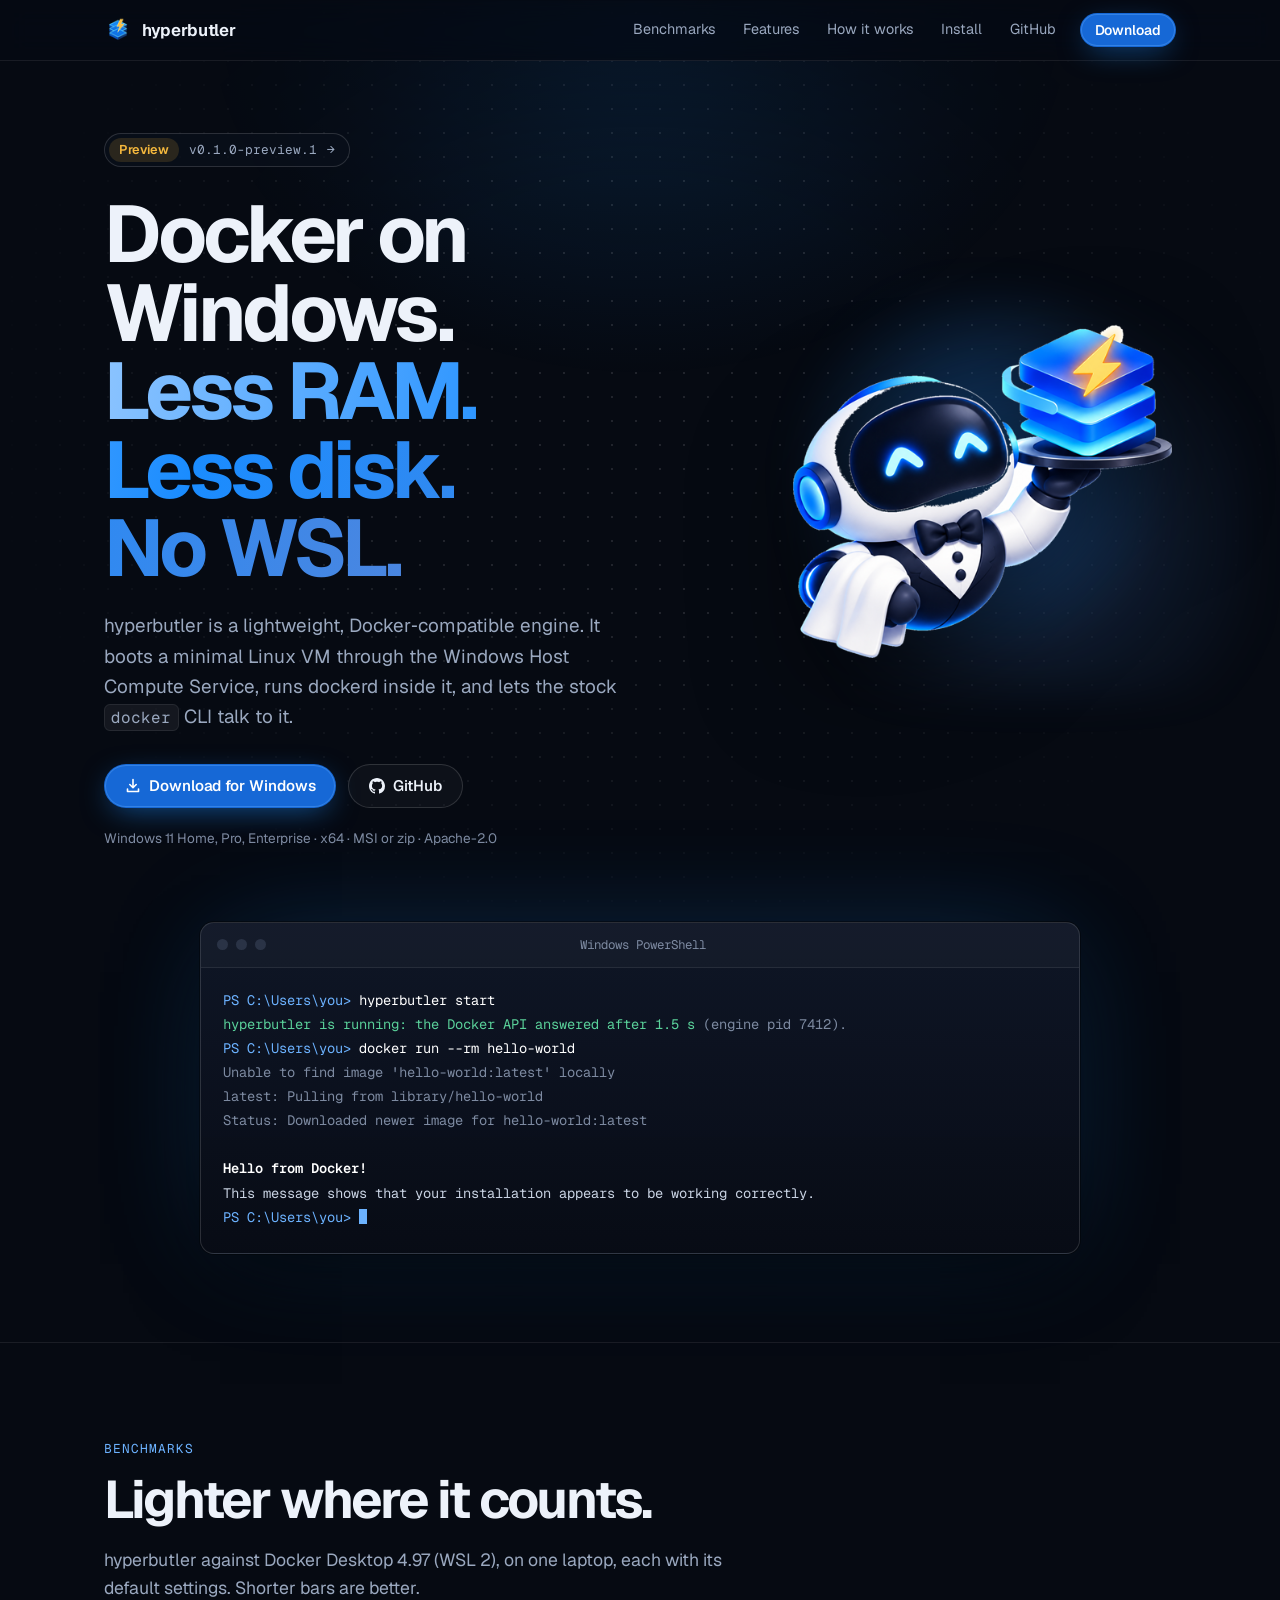
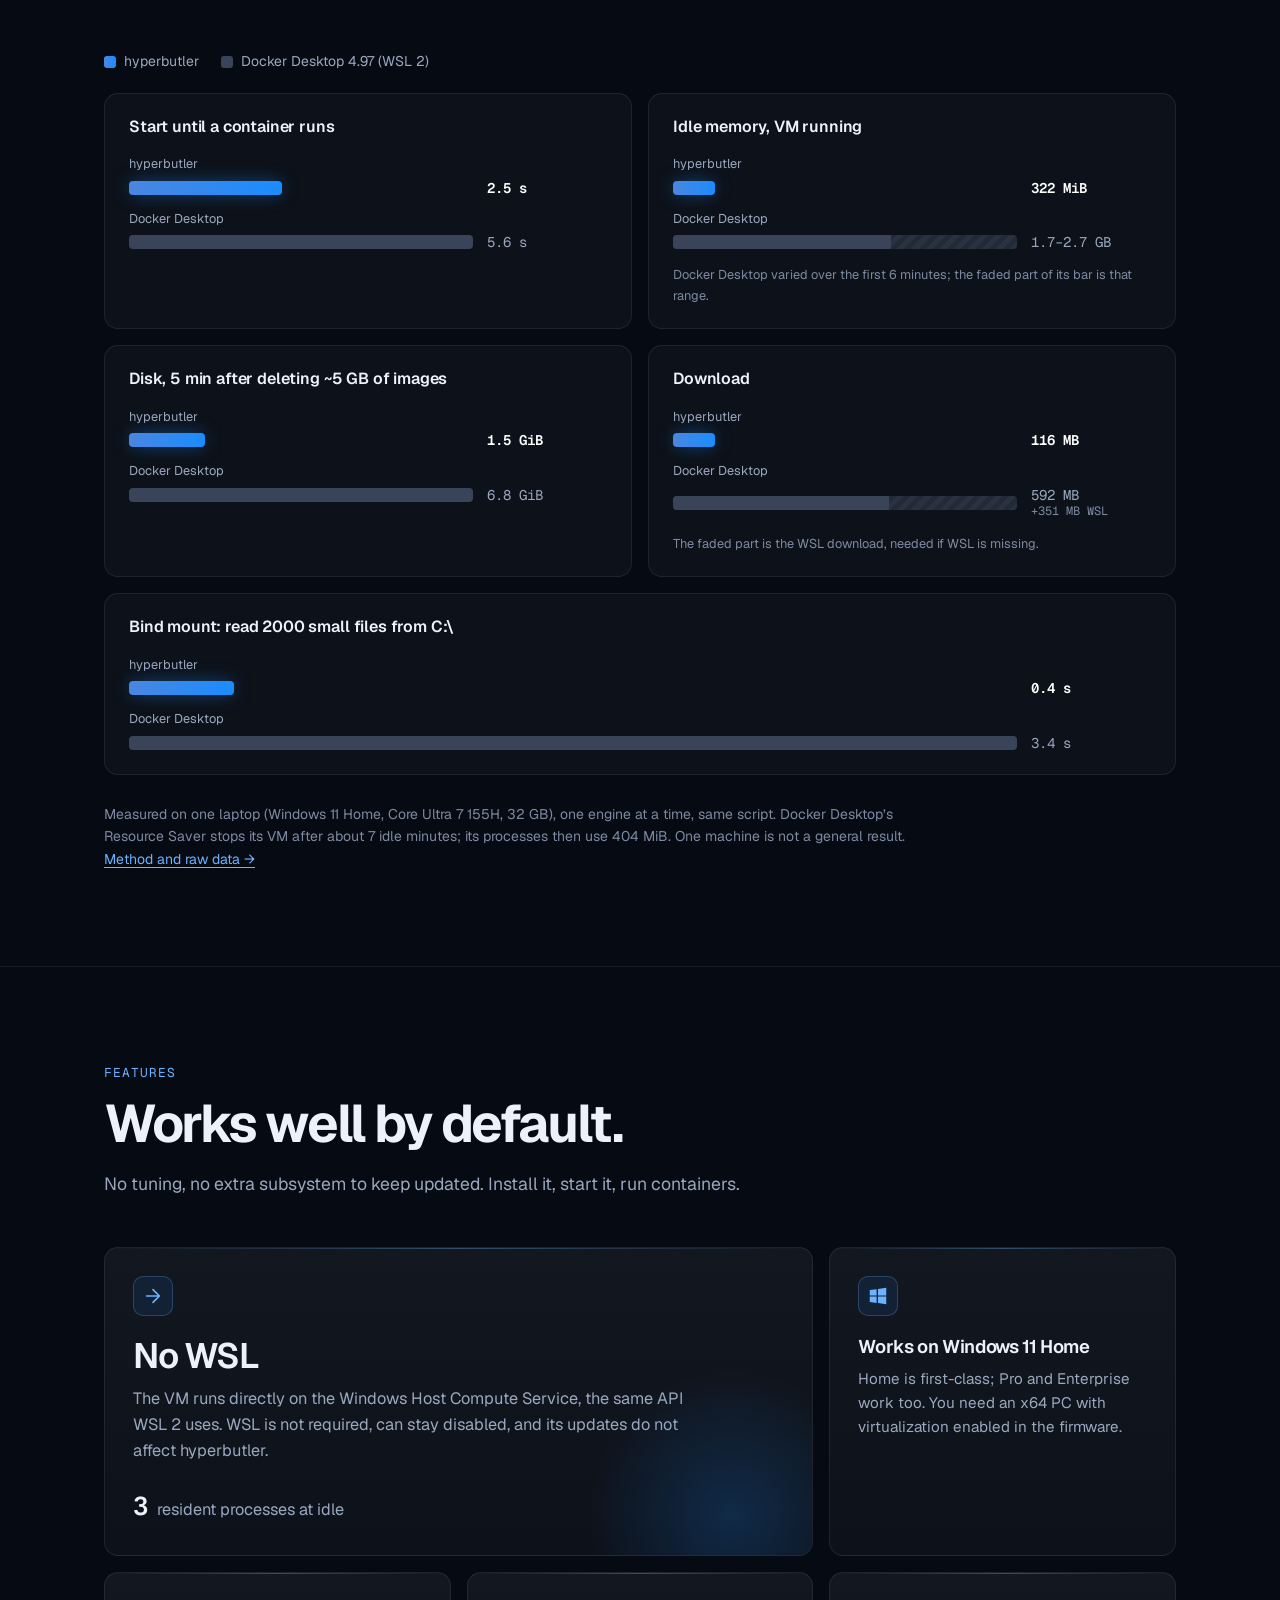
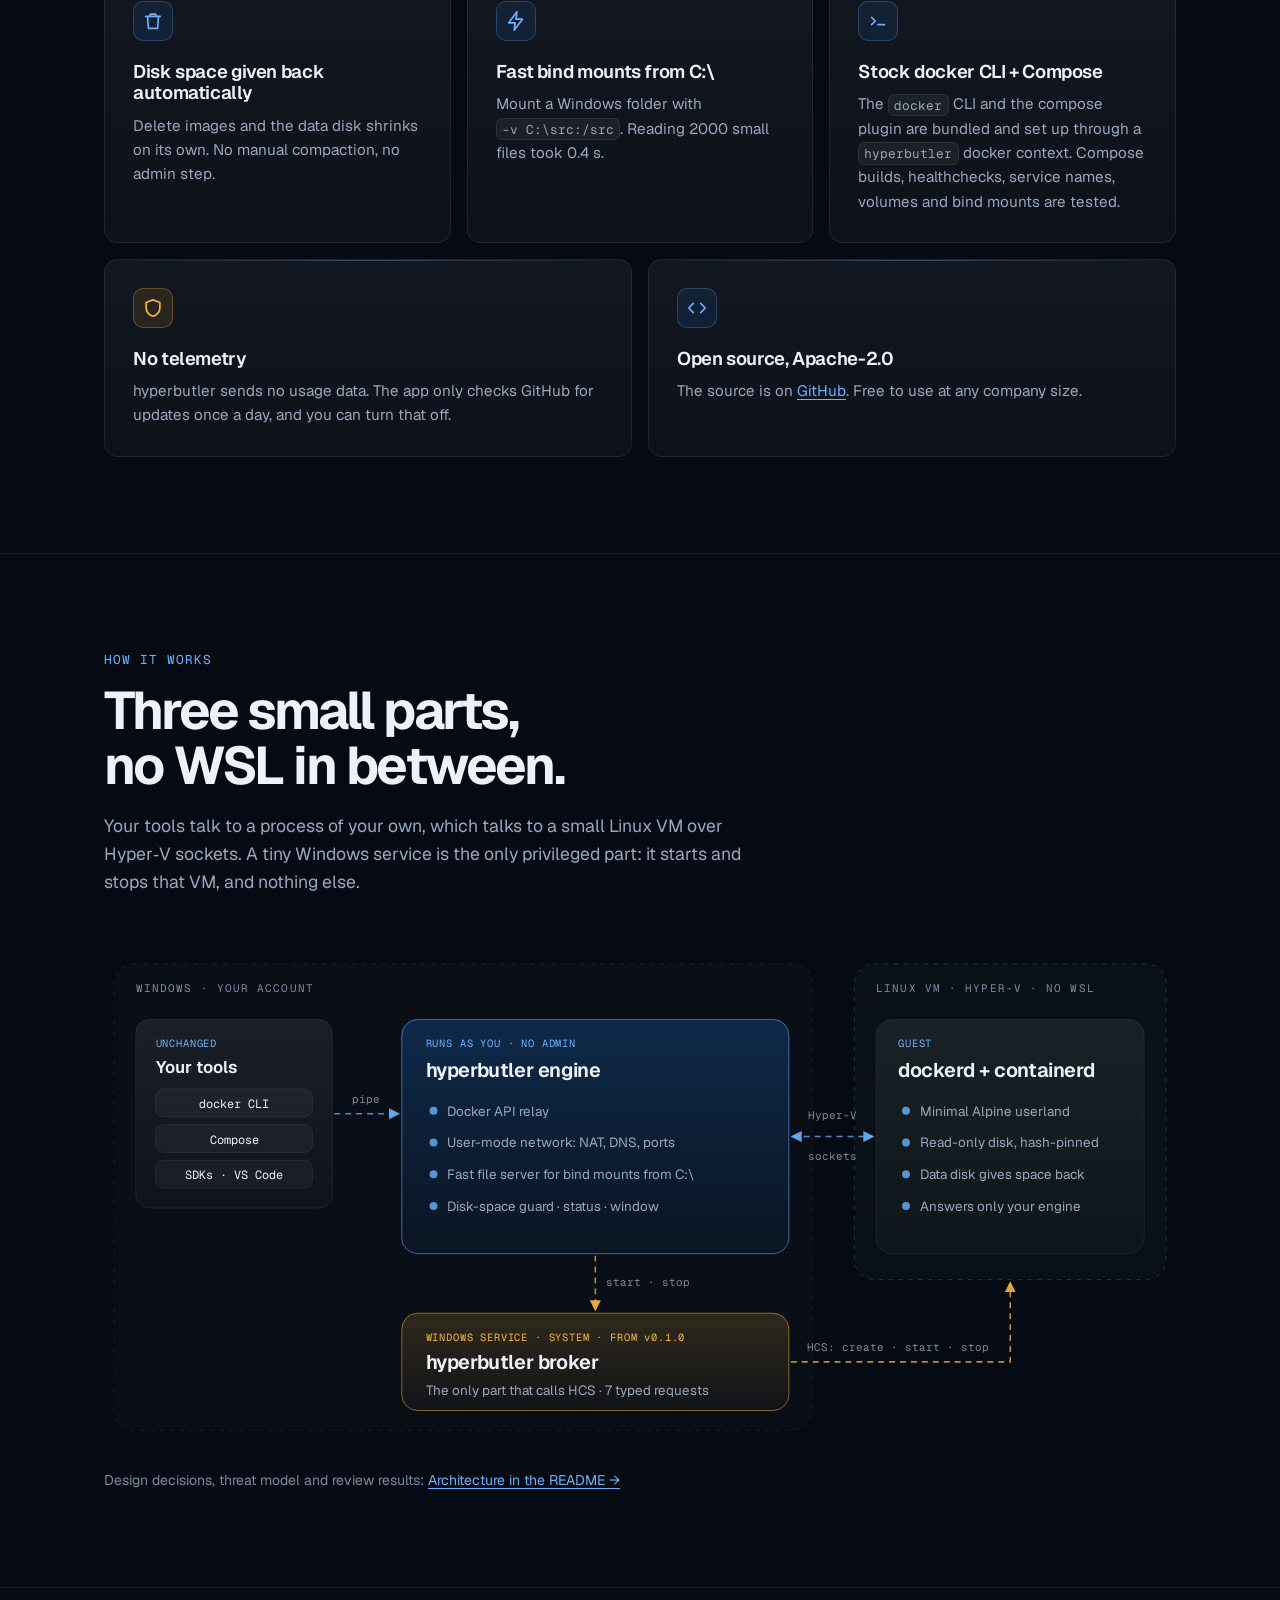
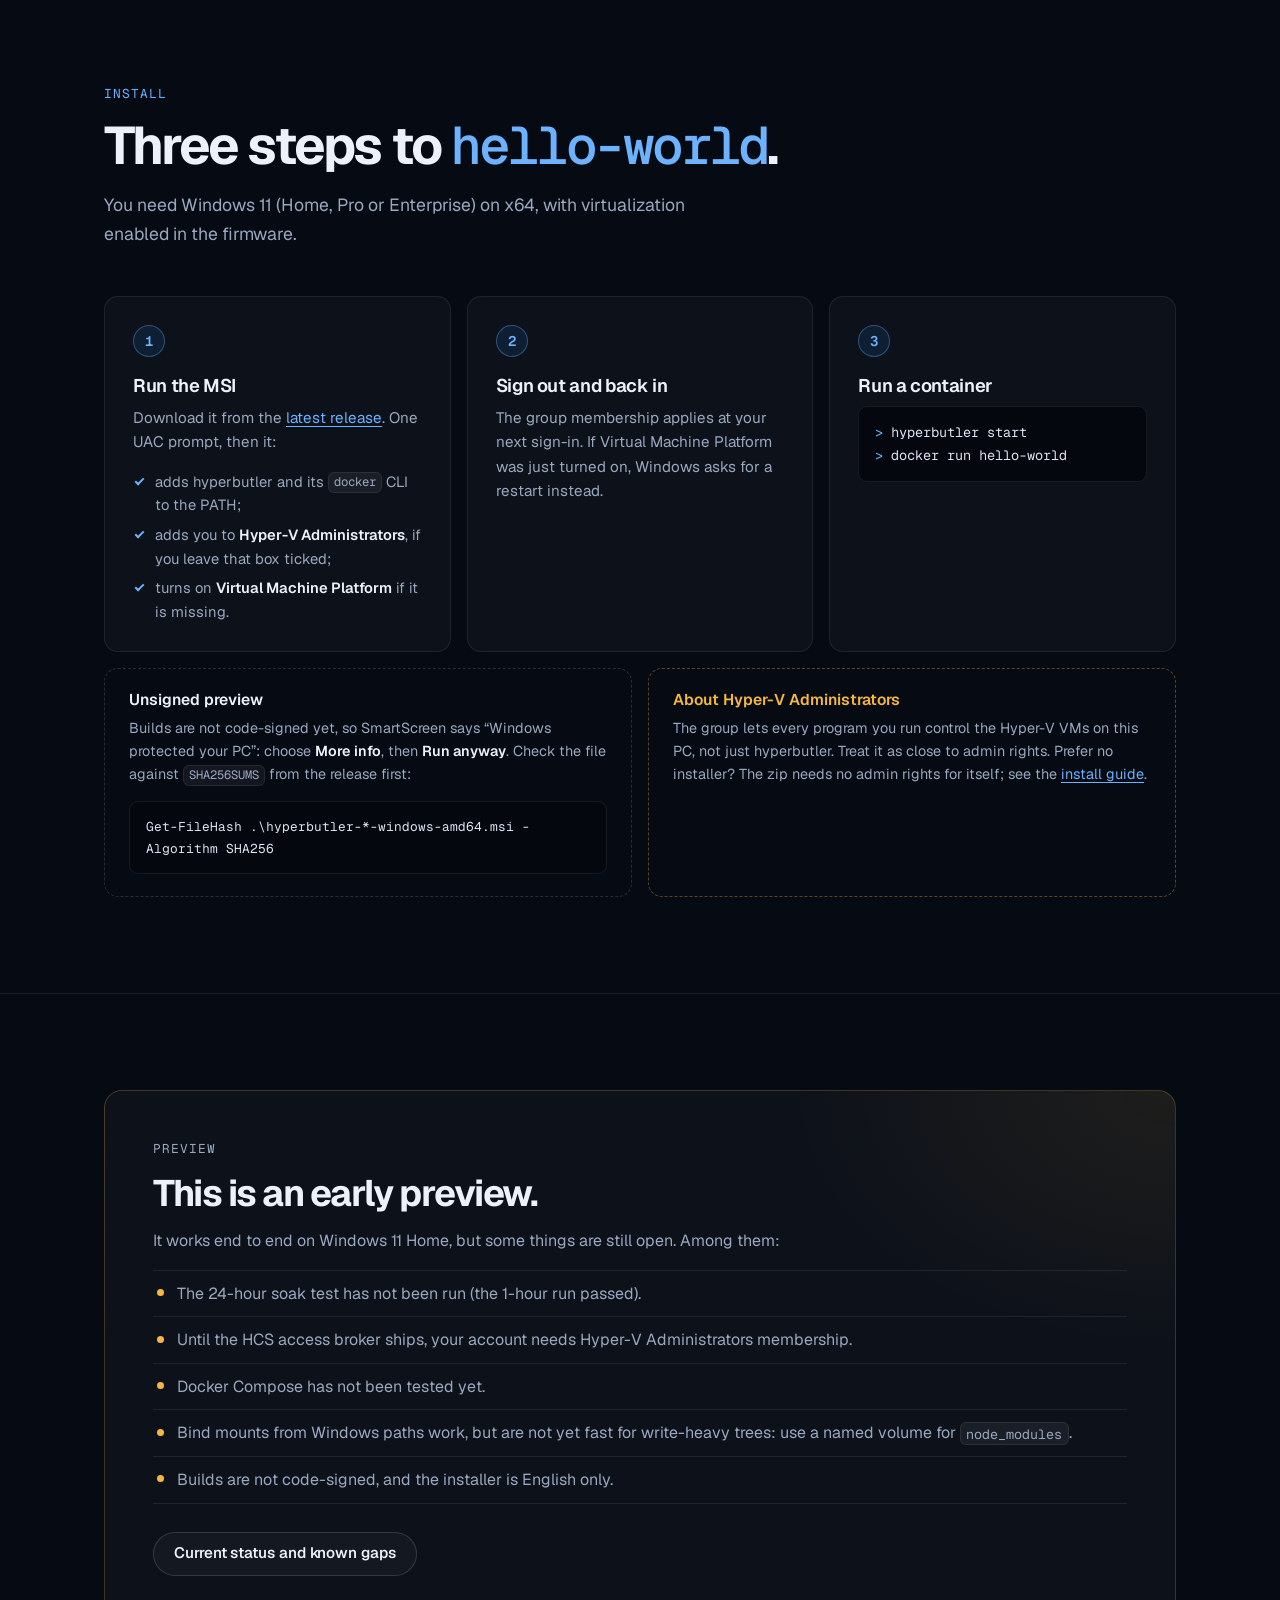
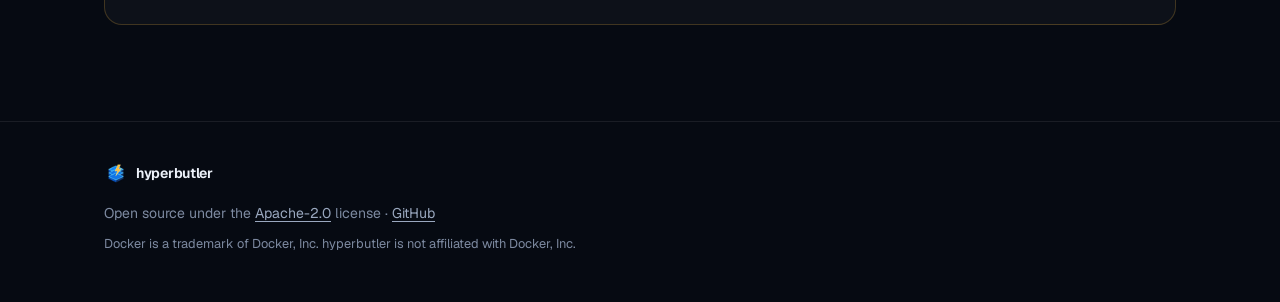
==== public/index.html @ 921aefa5 "Link to the README's How it works section Signed-off-by: SangheeSon <sonsanghee3@gmail.com>" ====
<!doctype html>
<html lang="en">
<head>
  <meta charset="utf-8">
  <meta name="viewport" content="width=device-width, initial-scale=1">
  <title>hyperbutler: Docker on Windows with less RAM, less disk, and no WSL</title>
  <meta name="description" content="Run Docker on Windows with less RAM, less disk, and no WSL. hyperbutler runs dockerd in a small Hyper-V VM through the Host Compute Service and works with the stock docker CLI and Compose. Open source, Apache-2.0.">
  <meta name="color-scheme" content="dark">
  <meta name="theme-color" content="#060a12">

  <!--
    SITE URL: the only places that name the domain (link-preview crawlers ignore a
    relative og:image); every other URL on the site is relative.
  -->
  <link rel="canonical" href="https://hyperbutler.dev/">
  <meta property="og:url" content="https://hyperbutler.dev/">
  <meta property="og:image" content="https://hyperbutler.dev/img/preview-light.png">

  <meta property="og:type" content="website">
  <meta property="og:site_name" content="hyperbutler">
  <meta property="og:title" content="hyperbutler: Docker on Windows with less RAM, less disk, and no WSL">
  <meta property="og:description" content="Run Docker on Windows with less RAM, less disk, and no WSL. Works with the stock docker CLI and Compose. Open source, Apache-2.0.">
  <meta property="og:image:width" content="1600">
  <meta property="og:image:height" content="650">
  <meta property="og:image:alt" content="The hyperbutler logo: a robot butler carrying a stack of layers on a tray">
  <meta name="twitter:card" content="summary_large_image">

  <link rel="icon" type="image/png" sizes="32x32" href="img/icon-32.png">
  <link rel="icon" type="image/png" sizes="256x256" href="img/icon-256.png">
  <link rel="apple-touch-icon" href="img/icon-256.png">
  <link rel="preload" href="fonts/Geist-Variable.woff2" as="font" type="font/woff2" crossorigin>
  <link rel="stylesheet" href="style.css">
</head>
<body>
  <a class="skip" href="#main">Skip to content</a>

  <header class="nav">
    <div class="wrap nav-row">
      <a class="brand" href="./" aria-label="hyperbutler home">
        <img src="img/icon-32.png" width="32" height="32" alt="">
        <span>hyperbutler</span>
      </a>
      <nav class="nav-links" aria-label="Main">
        <ul>
          <li class="nav-sec"><a href="#benchmarks">Benchmarks</a></li>
          <li class="nav-sec"><a href="#features">Features</a></li>
          <li class="nav-sec"><a href="#how">How it works</a></li>
          <li class="nav-sec"><a href="#install">Install</a></li>
          <li><a href="https://github.com/Higangssh/hyperbutler">GitHub</a></li>
          <li><a class="btn btn-sm btn-primary" href="https://github.com/Higangssh/hyperbutler/releases/latest">Download</a></li>
        </ul>
      </nav>
    </div>
  </header>

  <main id="main">
    <section class="hero" aria-labelledby="hero-title">
      <div class="hero-bg" aria-hidden="true"></div>
      <div class="wrap hero-grid">
        <div class="hero-copy">
          <a class="pill" href="#preview">
            <span class="pill-tag">Preview</span>
            <span>v0.1.0-preview.1</span>
            <span class="pill-arrow" aria-hidden="true">&rarr;</span>
          </a>
          <h1 id="hero-title" class="hero-title">Docker on Windows.<br><span class="grad">Less&nbsp;RAM. Less&nbsp;disk. No&nbsp;WSL.</span></h1>
          <p class="hero-sub">
            hyperbutler is a lightweight, Docker&#8209;compatible engine. It boots a minimal Linux
            VM through the Windows Host Compute Service, runs dockerd inside it, and lets the
            stock <code>docker</code> CLI talk to it.
          </p>
          <div class="cta">
            <a class="btn btn-primary" href="https://github.com/Higangssh/hyperbutler/releases/latest">
              <svg class="btn-ico" viewBox="0 0 16 16" width="16" height="16" aria-hidden="true"><path d="M8 1.5v8.2m0 0L4.8 6.5M8 9.7l3.2-3.2M2.5 11v2.5h11V11" fill="none" stroke="currentColor" stroke-width="1.6" stroke-linecap="round" stroke-linejoin="round"/></svg>
              Download for Windows
            </a>
            <a class="btn btn-ghost" href="https://github.com/Higangssh/hyperbutler">
              <svg class="btn-ico" viewBox="0 0 16 16" width="16" height="16" aria-hidden="true"><path fill="currentColor" d="M8 0C3.58 0 0 3.58 0 8c0 3.54 2.29 6.53 5.47 7.59.4.07.55-.17.55-.38 0-.19-.01-.82-.01-1.49-2.01.37-2.53-.49-2.69-.94-.09-.23-.48-.94-.82-1.13-.28-.15-.68-.52-.01-.53.63-.01 1.08.58 1.23.82.72 1.21 1.87.87 2.33.66.07-.52.28-.87.51-1.07-1.78-.2-3.64-.89-3.64-3.95 0-.87.31-1.59.82-2.15-.08-.2-.36-1.02.08-2.12 0 0 .67-.21 2.2.82.64-.18 1.32-.27 2-.27.68 0 1.36.09 2 .27 1.53-1.04 2.2-.82 2.2-.82.44 1.1.16 1.92.08 2.12.51.56.82 1.27.82 2.15 0 3.07-1.87 3.75-3.65 3.95.29.25.54.73.54 1.48 0 1.07-.01 1.93-.01 2.2 0 .21.15.46.55.38A8.01 8.01 0 0 0 16 8c0-4.42-3.58-8-8-8Z"/></svg>
              GitHub
            </a>
          </div>
          <p class="hero-meta">Windows 11 Home, Pro, Enterprise &middot; x64 &middot; MSI or zip &middot; Apache-2.0</p>
        </div>
        <div class="hero-art">
          <div class="glow" aria-hidden="true"></div>
          <img src="img/mascot-480.png" width="480" height="423"
               alt="The hyperbutler mascot, a robot butler in a bow tie, holding up a tray with a glowing stack of layers">
        </div>
      </div>

      <div class="wrap">
        <figure class="term" aria-labelledby="term-cap">
          <div class="term-bar" aria-hidden="true">
            <span class="dot"></span><span class="dot"></span><span class="dot"></span>
            <span class="term-title">Windows PowerShell</span>
          </div>
<pre class="term-body"><code><span class="ln l1"><span class="ps">PS C:\Users\you&gt;</span> <span class="cmd">hyperbutler start</span></span>
<span class="ln l2"><span class="ok">hyperbutler is running: the Docker API answered after 1.5 s</span> <span class="dim">(engine pid 7412).</span></span>
<span class="ln l3"><span class="ps">PS C:\Users\you&gt;</span> <span class="cmd">docker run --rm hello-world</span></span>
<span class="ln l4"><span class="dim">Unable to find image 'hello-world:latest' locally</span></span>
<span class="ln l5"><span class="dim">latest: Pulling from library/hello-world</span></span>
<span class="ln l6"><span class="dim">Status: Downloaded newer image for hello-world:latest</span></span>
<span class="ln l7"></span>
<span class="ln l8"><span class="hi">Hello from Docker!</span></span>
<span class="ln l9">This message shows that your installation appears to be working correctly.</span>
<span class="ln l10"><span class="ps">PS C:\Users\you&gt;</span> <span class="cursor"></span></span></code></pre>
          <figcaption id="term-cap" class="sr-only">A PowerShell session: hyperbutler start reports that the Docker API answered after 1.5 seconds, then docker run hello-world prints Hello from Docker.</figcaption>
        </figure>
      </div>
    </section>

    <section id="benchmarks" class="section" aria-labelledby="bench-title">
      <div class="wrap">
        <p class="eyebrow">Benchmarks</p>
        <h2 id="bench-title" class="h2">Lighter where it counts.</h2>
        <p class="lead">
          hyperbutler against Docker Desktop 4.97 (WSL&nbsp;2), on one laptop, each with its
          default settings. Shorter bars are better.
        </p>

        <div class="legend" aria-hidden="true">
          <span class="key key-hb">hyperbutler</span>
          <span class="key key-dd">Docker Desktop 4.97 (WSL 2)</span>
        </div>

        <div class="bench-grid">
          <article class="bench">
            <h3>Start until a container runs</h3>
            <dl class="bars">
              <div class="bar-row">
                <dt>hyperbutler</dt>
                <dd><span class="bar bar-hb w-start-hb"></span><span class="val val-hb">2.5 s</span></dd>
              </div>
              <div class="bar-row">
                <dt>Docker Desktop</dt>
                <dd><span class="bar bar-dd w-full"></span><span class="val">5.6 s</span></dd>
              </div>
            </dl>
          </article>

          <article class="bench">
            <h3>Idle memory, VM running</h3>
            <dl class="bars">
              <div class="bar-row">
                <dt>hyperbutler</dt>
                <dd><span class="bar bar-hb w-mem-hb"></span><span class="val val-hb">322 MiB</span></dd>
              </div>
              <div class="bar-row">
                <dt>Docker Desktop</dt>
                <dd><span class="bar bar-dd bar-range w-full"><span class="seg w-mem-dd-lo"></span></span><span class="val">1.7&ndash;2.7 GB</span></dd>
              </div>
            </dl>
            <p class="bench-note">Docker Desktop varied over the first 6 minutes; the faded part of its bar is that range.</p>
          </article>

          <article class="bench">
            <h3>Disk, 5 min after deleting ~5&nbsp;GB of images</h3>
            <dl class="bars">
              <div class="bar-row">
                <dt>hyperbutler</dt>
                <dd><span class="bar bar-hb w-disk-hb"></span><span class="val val-hb">1.5 GiB</span></dd>
              </div>
              <div class="bar-row">
                <dt>Docker Desktop</dt>
                <dd><span class="bar bar-dd w-full"></span><span class="val">6.8 GiB</span></dd>
              </div>
            </dl>
          </article>

          <article class="bench">
            <h3>Download</h3>
            <dl class="bars">
              <div class="bar-row">
                <dt>hyperbutler</dt>
                <dd><span class="bar bar-hb w-dl-hb"></span><span class="val val-hb">116 MB</span></dd>
              </div>
              <div class="bar-row">
                <dt>Docker Desktop</dt>
                <dd><span class="bar bar-dd bar-range w-full"><span class="seg w-dl-dd"></span></span><span class="val">592 MB <span class="val-extra">+351 MB WSL</span></span></dd>
              </div>
            </dl>
            <p class="bench-note">The faded part is the WSL download, needed if WSL is missing.</p>
          </article>

          <article class="bench bench-wide">
            <h3>Bind mount: read 2000 small files from C:\</h3>
            <dl class="bars">
              <div class="bar-row">
                <dt>hyperbutler</dt>
                <dd><span class="bar bar-hb w-bind-hb"></span><span class="val val-hb">0.4 s</span></dd>
              </div>
              <div class="bar-row">
                <dt>Docker Desktop</dt>
                <dd><span class="bar bar-dd w-full"></span><span class="val">3.4 s</span></dd>
              </div>
            </dl>
          </article>
        </div>

        <p class="footnote">
          Measured on one laptop (Windows 11 Home, Core Ultra 7 155H, 32 GB), one engine at a
          time, same script. Docker Desktop&rsquo;s Resource Saver stops its VM after about 7 idle
          minutes; its processes then use 404&nbsp;MiB. One machine is not a general result.
          <a href="https://github.com/Higangssh/hyperbutler/blob/main/docs/compare-docker-desktop.md">Method and raw data<span aria-hidden="true"> &rarr;</span></a>
        </p>
      </div>
    </section>

    <section id="features" class="section" aria-labelledby="feat-title">
      <div class="wrap">
        <p class="eyebrow">Features</p>
        <h2 id="feat-title" class="h2">Works well by default.</h2>
        <p class="lead">No tuning, no extra subsystem to keep updated. Install it, start it, run containers.</p>

        <ul class="bento">
          <li class="tile tile-hero">
            <span class="tile-ico" aria-hidden="true">
              <svg viewBox="0 0 24 24" width="22" height="22"><path d="M5 12h14M12 5l7 7-7 7" fill="none" stroke="currentColor" stroke-width="1.8" stroke-linecap="round" stroke-linejoin="round"/></svg>
            </span>
            <h3>No WSL</h3>
            <p>
              The VM runs directly on the Windows Host Compute Service, the same API WSL&nbsp;2
              uses. WSL is not required, can stay disabled, and its updates do not affect
              hyperbutler.
            </p>
            <p class="tile-stat"><span class="num">3</span> resident processes at idle</p>
          </li>
          <li class="tile">
            <span class="tile-ico" aria-hidden="true">
              <svg viewBox="0 0 24 24" width="22" height="22"><path d="M3 5.5 10.5 4.5v7H3zM12 4.3 21 3v8.5h-9zM3 12.5h7.5v7L3 18.5zM12 12.5h9V21l-9-1.3z" fill="currentColor"/></svg>
            </span>
            <h3>Works on Windows&nbsp;11 Home</h3>
            <p>Home is first-class; Pro and Enterprise work too. You need an x64 PC with virtualization enabled in the firmware.</p>
          </li>
          <li class="tile">
            <span class="tile-ico" aria-hidden="true">
              <svg viewBox="0 0 24 24" width="22" height="22"><path d="M4 7h16M9 7V4.5h6V7M6 7l1 13h10l1-13" fill="none" stroke="currentColor" stroke-width="1.8" stroke-linecap="round" stroke-linejoin="round"/></svg>
            </span>
            <h3>Disk space given back automatically</h3>
            <p>Delete images and the data disk shrinks on its own. No manual compaction, no admin step.</p>
          </li>
          <li class="tile">
            <span class="tile-ico" aria-hidden="true">
              <svg viewBox="0 0 24 24" width="22" height="22"><path d="M13 2 4 14h7l-1 8 9-12h-7z" fill="none" stroke="currentColor" stroke-width="1.8" stroke-linejoin="round"/></svg>
            </span>
            <h3>Fast bind mounts from C:\</h3>
            <p>Mount a Windows folder with <code>-v C:\src:/src</code>. Reading 2000 small files took 0.4&nbsp;s.</p>
          </li>
          <li class="tile">
            <span class="tile-ico" aria-hidden="true">
              <svg viewBox="0 0 24 24" width="22" height="22"><path d="m5 8 4 4-4 4M12 16h7" fill="none" stroke="currentColor" stroke-width="1.8" stroke-linecap="round" stroke-linejoin="round"/></svg>
            </span>
            <h3>Stock docker CLI + Compose</h3>
            <p>The <code>docker</code> CLI and the compose plugin are bundled and set up through a <code>hyperbutler</code> docker context. Compose builds, healthchecks, service names, volumes and bind mounts are tested.</p>
          </li>
          <li class="tile tile-half">
            <span class="tile-ico tile-ico-amber" aria-hidden="true">
              <svg viewBox="0 0 24 24" width="22" height="22"><path d="M12 3 4.5 6v5.5c0 4.5 3.2 8.2 7.5 9.5 4.3-1.3 7.5-5 7.5-9.5V6z" fill="none" stroke="currentColor" stroke-width="1.8" stroke-linejoin="round"/></svg>
            </span>
            <h3>No telemetry</h3>
            <p>hyperbutler sends no usage data. The app only checks GitHub for updates once a day, and you can turn that off.</p>
          </li>
          <li class="tile tile-half">
            <span class="tile-ico" aria-hidden="true">
              <svg viewBox="0 0 24 24" width="22" height="22"><path d="m8 7-5 5 5 5M16 7l5 5-5 5" fill="none" stroke="currentColor" stroke-width="1.8" stroke-linecap="round" stroke-linejoin="round"/></svg>
            </span>
            <h3>Open source, Apache-2.0</h3>
            <p>The source is on <a href="https://github.com/Higangssh/hyperbutler">GitHub</a>. Free to use at any company size.</p>
          </li>
        </ul>
      </div>
    </section>

    <section id="how" class="section" aria-labelledby="how-title">
      <div class="wrap">
        <p class="eyebrow">How it works</p>
        <h2 id="how-title" class="h2">Three small parts, no WSL in between.</h2>
        <p class="lead">
          Your tools talk to a process of your own, which talks to a small Linux VM over Hyper&#8209;V
          sockets. A tiny Windows service is the only privileged part: it starts and stops that VM,
          and nothing else.
        </p>

        <svg class="arch-svg" viewBox="0 0 1080 500" role="img" aria-labelledby="arch-svg-title">
          <title id="arch-svg-title">Your tools talk over a named pipe to the hyperbutler engine, which runs as you. The engine talks over Hyper-V sockets to a Linux VM running dockerd. The broker service starts and stops that VM through the Windows Host Compute Service.</title>
          <defs>
            <marker id="ah" viewBox="0 0 10 10" refX="8" refY="5" markerWidth="7" markerHeight="7" orient="auto-start-reverse">
              <path d="M0 0 10 5 0 10z" class="ah"/>
            </marker>
            <marker id="ah-amber" viewBox="0 0 10 10" refX="8" refY="5" markerWidth="7" markerHeight="7" orient="auto-start-reverse">
              <path d="M0 0 10 5 0 10z" class="ah-amber"/>
            </marker>
            <linearGradient id="g-engine" x1="0" y1="0" x2="0" y2="1">
              <stop offset="0" stop-color="#1a8cff" stop-opacity=".22"/>
              <stop offset="1" stop-color="#1a8cff" stop-opacity=".05"/>
            </linearGradient>
            <linearGradient id="g-node" x1="0" y1="0" x2="0" y2="1">
              <stop offset="0" stop-color="#ffffff" stop-opacity=".07"/>
              <stop offset="1" stop-color="#ffffff" stop-opacity=".02"/>
            </linearGradient>
            <linearGradient id="g-broker" x1="0" y1="0" x2="0" y2="1">
              <stop offset="0" stop-color="#f5b83d" stop-opacity=".16"/>
              <stop offset="1" stop-color="#f5b83d" stop-opacity=".03"/>
            </linearGradient>
          </defs>

          <rect class="region" x="10" y="20" width="704" height="470" rx="20"/>
          <text class="region-label" x="32" y="48">WINDOWS · YOUR ACCOUNT</text>
          <rect class="region region-vm" x="756" y="20" width="314" height="318" rx="20"/>
          <text class="region-label" x="778" y="48">LINUX VM · HYPER-V · NO WSL</text>

          <!-- your tools -->
          <rect class="node" x="32" y="76" width="198" height="190" rx="14" fill="url(#g-node)"/>
          <text class="eyebrow-s" x="52" y="104">UNCHANGED</text>
          <text class="title-s" x="52" y="130">Your tools</text>
          <rect class="chip" x="52" y="146" width="158" height="28" rx="8"/>
          <text class="chip-t" x="131" y="165">docker CLI</text>
          <rect class="chip" x="52" y="182" width="158" height="28" rx="8"/>
          <text class="chip-t" x="131" y="201">Compose</text>
          <rect class="chip" x="52" y="218" width="158" height="28" rx="8"/>
          <text class="chip-t" x="131" y="237">SDKs · VS Code</text>

          <!-- engine -->
          <rect class="node node-engine" x="300" y="76" width="390" height="236" rx="16" fill="url(#g-engine)"/>
          <text class="eyebrow-s" x="324" y="104">RUNS AS YOU · NO ADMIN</text>
          <text class="title-l" x="324" y="134">hyperbutler engine</text>
          <g class="row"><circle cx="332" cy="168" r="4"/><text x="346" y="173">Docker API relay</text></g>
          <g class="row"><circle cx="332" cy="200" r="4"/><text x="346" y="205">User-mode network: NAT, DNS, ports</text></g>
          <g class="row"><circle cx="332" cy="232" r="4"/><text x="346" y="237">Fast file server for bind mounts from C:\</text></g>
          <g class="row"><circle cx="332" cy="264" r="4"/><text x="346" y="269">Disk-space guard · status · window</text></g>

          <!-- guest -->
          <rect class="node" x="778" y="76" width="270" height="236" rx="16" fill="url(#g-node)"/>
          <text class="eyebrow-s" x="800" y="104">GUEST</text>
          <text class="title-l" x="800" y="134">dockerd + containerd</text>
          <g class="row"><circle cx="808" cy="168" r="4"/><text x="822" y="173">Minimal Alpine userland</text></g>
          <g class="row"><circle cx="808" cy="200" r="4"/><text x="822" y="205">Read-only disk, hash-pinned</text></g>
          <g class="row"><circle cx="808" cy="232" r="4"/><text x="822" y="237">Data disk gives space back</text></g>
          <g class="row"><circle cx="808" cy="264" r="4"/><text x="822" y="269">Answers only your engine</text></g>

          <!-- broker -->
          <rect class="node node-broker" x="300" y="372" width="390" height="98" rx="16" fill="url(#g-broker)"/>
          <text class="eyebrow-s eyebrow-amber" x="324" y="400">WINDOWS SERVICE · SYSTEM · FROM v0.1.0</text>
          <text class="title-l" x="324" y="428">hyperbutler broker</text>
          <text class="body-s" x="324" y="454">The only part that calls HCS · 7 typed requests</text>

          <!-- links -->
          <path class="link flow" d="M232 171 H296" marker-end="url(#ah)"/>
          <text class="link-t" x="264" y="160" text-anchor="middle">pipe</text>
          <path class="link flow" d="M694 194 H774" marker-start="url(#ah)" marker-end="url(#ah)"/>
          <text class="link-t" x="734" y="176" text-anchor="middle">Hyper-V</text>
          <text class="link-t" x="734" y="218" text-anchor="middle">sockets</text>
          <path class="link link-amber flow" d="M495 314 V368" marker-end="url(#ah-amber)"/>
          <text class="link-t" x="506" y="345">start · stop</text>
          <path class="link link-amber flow" d="M692 421 H913 V342" marker-end="url(#ah-amber)"/>
          <text class="link-t" x="800" y="410" text-anchor="middle">HCS: create · start · stop</text>
        </svg>

        <div class="arch" role="img" aria-label="The docker CLI and Compose talk over a named pipe to the hyperbutler engine, which runs as you. The engine talks over Hyper-V sockets to a Linux VM running dockerd. The broker service starts and stops the VM through the Windows Host Compute Service.">
          <div class="arch-node arch-apps">
            <p class="arch-who">Your tools</p>
            <h3>docker CLI &middot; Compose &middot; SDKs</h3>
            <p>Unchanged. They use a <code>hyperbutler</code> docker context.</p>
          </div>
          <div class="arch-link" aria-hidden="true"><span>named pipe</span></div>
          <div class="arch-node arch-engine">
            <p class="arch-who">Runs as you, no admin</p>
            <h3>hyperbutler engine</h3>
            <ul>
              <li>Docker API relay</li>
              <li>User-mode network: NAT, DNS, published ports</li>
              <li>Fast file server for bind mounts from <code>C:\</code></li>
              <li>Disk-space guard, status, the window</li>
            </ul>
          </div>
          <div class="arch-link" aria-hidden="true"><span>Hyper&#8209;V sockets</span></div>
          <div class="arch-node arch-vm">
            <p class="arch-who">Linux VM on HCS</p>
            <h3>dockerd + containerd</h3>
            <ul>
              <li>Minimal Alpine, read-only system disk pinned by hash</li>
              <li>Data disk gives freed space back to Windows</li>
              <li>Answers only your engine, with a per-VM secret</li>
            </ul>
          </div>
          <div class="arch-node arch-broker">
            <p class="arch-who">Windows service <span class="arch-tag">from v0.1.0</span></p>
            <h3>hyperbutler broker</h3>
            <p>
              The only part that calls the Host Compute Service. Seven short, typed requests
              (start, stop, status&hellip;) over a pipe only you can open, a fixed VM template, and
              no paths or command lines from the caller. So you need neither admin rights nor the
              Hyper&#8209;V Administrators group.
            </p>
          </div>
        </div>

        <p class="footnote">
          Design decisions, threat model and review results:
          <a href="https://github.com/Higangssh/hyperbutler#how-it-works">Architecture in the README<span aria-hidden="true"> &rarr;</span></a>
        </p>
      </div>
    </section>

    <section id="install" class="section" aria-labelledby="install-title">
      <div class="wrap">
        <p class="eyebrow">Install</p>
        <h2 id="install-title" class="h2">Three steps to <span class="mono-inline">hello-world</span>.</h2>
        <p class="lead">You need Windows 11 (Home, Pro or Enterprise) on x64, with virtualization enabled in the firmware.</p>

        <ol class="steps">
          <li class="step">
            <span class="step-num" aria-hidden="true">1</span>
            <h3>Run the MSI</h3>
            <p>Download it from the <a href="https://github.com/Higangssh/hyperbutler/releases/latest">latest release</a>. One UAC prompt, then it:</p>
            <ul class="ticks">
              <li>adds hyperbutler and its <code>docker</code> CLI to the PATH;</li>
              <li>adds you to <strong>Hyper-V Administrators</strong>, if you leave that box ticked;</li>
              <li>turns on <strong>Virtual Machine Platform</strong> if it is missing.</li>
            </ul>
          </li>
          <li class="step">
            <span class="step-num" aria-hidden="true">2</span>
            <h3>Sign out and back in</h3>
            <p>The group membership applies at your next sign-in. If Virtual Machine Platform was just turned on, Windows asks for a restart instead.</p>
          </li>
          <li class="step">
            <span class="step-num" aria-hidden="true">3</span>
            <h3>Run a container</h3>
<pre class="code"><code><span class="ps">&gt;</span> hyperbutler start
<span class="ps">&gt;</span> docker run hello-world</code></pre>
          </li>
        </ol>

        <div class="callouts">
          <div class="callout">
            <h3>Unsigned preview</h3>
            <p>
              Builds are not code-signed yet, so SmartScreen says &ldquo;Windows protected your
              PC&rdquo;: choose <strong>More info</strong>, then <strong>Run anyway</strong>.
              Check the file against <code>SHA256SUMS</code> from the release first:
            </p>
<pre class="code"><code>Get-FileHash .\hyperbutler-*-windows-amd64.msi -Algorithm SHA256</code></pre>
          </div>
          <div class="callout callout-warn">
            <h3>About Hyper-V Administrators</h3>
            <p>
              The group lets every program you run control the Hyper-V VMs on this PC, not just
              hyperbutler. Treat it as close to admin rights. Prefer no installer? The zip needs
              no admin rights for itself; see the
              <a href="https://github.com/Higangssh/hyperbutler/blob/main/docs/install.md">install guide</a>.
            </p>
          </div>
        </div>
      </div>
    </section>

    <section id="preview" class="section" aria-labelledby="preview-title">
      <div class="wrap">
        <div class="preview-card">
          <p class="eyebrow eyebrow-amber">Preview</p>
          <h2 id="preview-title" class="h2 h2-sm">This is an early preview.</h2>
          <p>It works end to end on Windows 11 Home, but some things are still open. Among them:</p>
          <ul class="gaps">
            <li>The 24-hour soak test has not been run (the 1-hour run passed).</li>
            <li>Until the HCS access broker ships, your account needs Hyper-V Administrators membership.</li>
            <li>Docker Compose has not been tested yet.</li>
            <li>Bind mounts from Windows paths work, but are not yet fast for write-heavy trees: use a named volume for <code>node_modules</code>.</li>
            <li>Builds are not code-signed, and the installer is English only.</li>
          </ul>
          <p><a class="btn btn-ghost" href="https://github.com/Higangssh/hyperbutler#current-status">Current status and known gaps</a></p>
        </div>
      </div>
    </section>
  </main>

  <footer class="footer">
    <div class="wrap footer-row">
      <div class="footer-brand">
        <img src="img/icon-32.png" width="24" height="24" alt="">
        <span>hyperbutler</span>
      </div>
      <p>
        Open source under the
        <a href="https://github.com/Higangssh/hyperbutler/blob/main/LICENSE">Apache-2.0</a> license
        &middot; <a href="https://github.com/Higangssh/hyperbutler">GitHub</a>
      </p>
      <p class="fine">Docker is a trademark of Docker, Inc. hyperbutler is not affiliated with Docker, Inc.</p>
    </div>
  </footer>
</body>
</html>
---- public/style.css ----
/* hyperbutler.dev: one stylesheet, no inline styles (the CSP has no 'unsafe-inline'). */

@font-face {
  font-family: "Geist";
  src: url("fonts/Geist-Variable.woff2") format("woff2");
  font-weight: 100 900;
  font-style: normal;
  font-display: swap;
}

@font-face {
  font-family: "Geist Mono";
  src: url("fonts/GeistMono-Variable.woff2") format("woff2");
  font-weight: 100 900;
  font-style: normal;
  font-display: swap;
}

:root {
  color-scheme: dark;
  --bg: #060a12;
  --surface: rgba(255, 255, 255, 0.03);
  --surface-2: rgba(255, 255, 255, 0.055);
  --line: rgba(255, 255, 255, 0.08);
  --line-2: rgba(255, 255, 255, 0.14);
  --text: #edf2fa;
  --muted: #9aa8bf;
  --faint: #7d8aa1;
  --blue: #1a8cff;
  --blue-2: #4a86e0;
  --blue-text: #6cb2ff;
  --btn: #1668d6;
  --btn-hover: #1a78f0;
  --amber: #f5b83d;
  --green: #5ad19a;
  --radius: 14px;
  --radius-sm: 9px;
  --wrap: 1120px;
  --sans: "Geist", ui-sans-serif, system-ui, -apple-system, "Segoe UI", Roboto, sans-serif;
  --mono: "Geist Mono", ui-monospace, "Cascadia Code", Consolas, monospace;
}

*,
*::before,
*::after { box-sizing: border-box; }

html {
  -webkit-text-size-adjust: 100%;
  text-size-adjust: 100%;
  scroll-behavior: smooth;
  scroll-padding-top: 76px;
}

body {
  margin: 0;
  background: var(--bg);
  color: var(--text);
  font-family: var(--sans);
  font-size: 1rem;
  line-height: 1.6;
  -webkit-font-smoothing: antialiased;
  -moz-osx-font-smoothing: grayscale;
  overflow-x: hidden;
}

img,
svg { display: block; max-width: 100%; height: auto; }

a { color: var(--blue-text); text-decoration-thickness: 1px; text-underline-offset: 3px; }
a:hover { color: #9dcbff; }

:focus-visible {
  outline: 2px solid var(--blue-text);
  outline-offset: 3px;
  border-radius: 6px;
}

code,
pre { font-family: var(--mono); font-size: 0.9em; }

:not(pre) > code {
  padding: 0.12em 0.4em;
  border: 1px solid var(--line);
  border-radius: 6px;
  background: var(--surface-2);
  font-size: 0.84em;
  white-space: nowrap;
}

h1, h2, h3 { margin: 0; line-height: 1.15; }
p { margin: 0 0 1em; }
p:last-child { margin-bottom: 0; }

.wrap {
  width: 100%;
  max-width: var(--wrap);
  margin: 0 auto;
  padding: 0 24px;
}

.sr-only {
  position: absolute;
  width: 1px;
  height: 1px;
  overflow: hidden;
  clip: rect(0 0 0 0);
  clip-path: inset(50%);
  white-space: nowrap;
}

.skip {
  position: absolute;
  left: 12px;
  top: -60px;
  z-index: 100;
  padding: 10px 14px;
  border-radius: 8px;
  background: var(--text);
  color: var(--bg);
  font-weight: 600;
}
.skip:focus { top: 12px; color: var(--bg); }

/* ---------- Buttons ---------- */

.btn {
  display: inline-flex;
  align-items: center;
  gap: 8px;
  min-height: 44px;
  padding: 0 20px;
  border: 1px solid transparent;
  border-radius: 999px;
  font-weight: 560;
  font-size: 0.95rem;
  letter-spacing: -0.005em;
  text-decoration: none;
  white-space: nowrap;
  transition: background-color 0.15s, border-color 0.15s, transform 0.15s;
}
.btn-ico { flex: none; width: 16px; height: 16px; }

.btn-primary {
  background: var(--btn);
  color: #fff;
  box-shadow: 0 0 0 1px rgba(108, 178, 255, 0.35) inset, 0 8px 30px -8px rgba(26, 140, 255, 0.6);
}
.btn-primary:hover { background: var(--btn-hover); color: #fff; transform: translateY(-1px); }

.btn-ghost {
  border-color: var(--line-2);
  background: var(--surface);
  color: var(--text);
}
.btn-ghost:hover { border-color: rgba(255, 255, 255, 0.28); background: var(--surface-2); color: var(--text); }

.btn-sm { min-height: 34px; padding: 0 14px; font-size: 0.875rem; }

/* ---------- Nav ---------- */

.nav {
  position: sticky;
  top: 0;
  z-index: 50;
  border-bottom: 1px solid var(--line);
  background: rgba(6, 10, 18, 0.72);
  -webkit-backdrop-filter: blur(14px) saturate(150%);
  backdrop-filter: blur(14px) saturate(150%);
}

.nav-row {
  display: flex;
  align-items: center;
  justify-content: space-between;
  gap: 16px;
  min-height: 60px;
}

.brand {
  display: inline-flex;
  align-items: center;
  gap: 10px;
  color: var(--text);
  font-weight: 650;
  font-size: 1.05rem;
  letter-spacing: -0.02em;
  text-decoration: none;
}
.brand:hover { color: var(--text); }
.brand img { width: 28px; height: 28px; }

.nav-links ul {
  display: flex;
  align-items: center;
  gap: 4px;
  margin: 0;
  padding: 0;
  list-style: none;
}
.nav-links a:not(.btn) {
  display: inline-block;
  padding: 8px 12px;
  border-radius: 8px;
  color: var(--muted);
  font-size: 0.9rem;
  text-decoration: none;
}
.nav-links a:not(.btn):hover { color: var(--text); background: var(--surface-2); }
.nav-links li:last-child { margin-left: 8px; }

/* ---------- Hero ---------- */

.hero {
  position: relative;
  padding: 72px 0 88px;
  isolation: isolate;
}

.hero-bg {
  position: absolute;
  inset: -60px 0 0;
  z-index: -1;
  background-image: radial-gradient(rgba(255, 255, 255, 0.11) 1px, transparent 1px);
  background-size: 24px 24px;
  -webkit-mask-image: radial-gradient(ellipse 70% 55% at 50% 30%, #000 30%, transparent 75%);
  mask-image: radial-gradient(ellipse 70% 55% at 50% 30%, #000 30%, transparent 75%);
}
.hero-bg::after {
  content: "";
  position: absolute;
  inset: 0;
  background: radial-gradient(ellipse 50% 40% at 50% 0%, rgba(26, 140, 255, 0.16), transparent 70%);
}

.hero-grid {
  display: grid;
  grid-template-columns: minmax(0, 1.25fr) minmax(0, 0.75fr);
  align-items: center;
  gap: 40px;
}

.pill {
  display: inline-flex;
  align-items: center;
  gap: 10px;
  margin-bottom: 28px;
  padding: 4px 14px 4px 4px;
  border: 1px solid var(--line-2);
  border-radius: 999px;
  background: rgba(10, 16, 28, 0.7);
  color: var(--muted);
  font-family: var(--mono);
  font-size: 0.8rem;
  text-decoration: none;
}
.pill:hover { border-color: rgba(245, 184, 61, 0.5); color: var(--text); }
.pill-tag {
  padding: 2px 10px;
  border-radius: 999px;
  background: rgba(245, 184, 61, 0.14);
  color: var(--amber);
  font-family: var(--sans);
  font-weight: 600;
}
.pill-arrow { transition: transform 0.15s; }
.pill:hover .pill-arrow { transform: translateX(2px); }

.hero-title {
  font-size: clamp(2.6rem, 1.4rem + 5.2vw, 5rem);
  font-weight: 700;
  line-height: 0.98;
  letter-spacing: -0.045em;
  text-wrap: balance;
}
.grad {
  background: linear-gradient(100deg, #8cc4ff 0%, var(--blue) 45%, var(--blue-2) 100%);
  -webkit-background-clip: text;
  background-clip: text;
  color: transparent;
}

.hero-sub {
  max-width: 34rem;
  margin: 24px 0 32px;
  color: var(--muted);
  font-size: clamp(1.02rem, 0.95rem + 0.3vw, 1.18rem);
  line-height: 1.6;
}

.cta { display: flex; flex-wrap: wrap; gap: 12px; }

.hero-meta {
  margin-top: 20px;
  color: var(--faint);
  font-size: 0.85rem;
}

.hero-art {
  position: relative;
  display: grid;
  place-items: center;
}
.hero-art img {
  position: relative;
  width: min(100%, 400px);
  filter: drop-shadow(0 30px 50px rgba(0, 0, 0, 0.5));
}
.glow {
  position: absolute;
  inset: -10% -20%;
  background:
    radial-gradient(circle at 50% 45%, rgba(26, 140, 255, 0.38), transparent 55%),
    radial-gradient(circle at 60% 60%, rgba(74, 134, 224, 0.22), transparent 60%);
  filter: blur(20px);
}

/* ---------- Terminal ---------- */

.term {
  max-width: 880px;
  margin: 72px auto 0;
  border: 1px solid var(--line-2);
  border-radius: var(--radius);
  background: linear-gradient(180deg, rgba(16, 24, 40, 0.92), rgba(8, 12, 22, 0.96));
  box-shadow:
    0 0 0 1px rgba(0, 0, 0, 0.4),
    0 30px 80px -20px rgba(0, 0, 0, 0.8),
    0 0 120px -30px rgba(26, 140, 255, 0.35);
  overflow: hidden;
}

.term-bar {
  display: flex;
  align-items: center;
  gap: 8px;
  padding: 12px 16px;
  border-bottom: 1px solid var(--line);
  background: rgba(255, 255, 255, 0.025);
}
.dot { width: 11px; height: 11px; border-radius: 50%; background: #2a3346; }
.term-title {
  flex: 1;
  margin-right: 51px;
  color: var(--faint);
  font-family: var(--mono);
  font-size: 0.78rem;
  text-align: center;
}

.term-body {
  margin: 0;
  padding: 20px 22px 24px;
  overflow-x: auto;
  color: #c9d3e3;
  font-size: 0.86rem;
  line-height: 1.75;
}
.term-body code { font-size: inherit; }
.ps { color: var(--blue-text); }
.cmd { display: inline-block; color: #fff; vertical-align: top; }
.ok { color: var(--green); }
.dim { color: var(--faint); }
.hi { color: #fff; font-weight: 600; }

.cursor {
  display: inline-block;
  width: 0.6em;
  height: 1.1em;
  vertical-align: -0.2em;
  background: var(--blue-text);
}

/* CSS-only playback: lines appear in turn, commands are "typed". */
@media (prefers-reduced-motion: no-preference) {
  .ln { animation: line-in 0.25s ease-out both; }
  .l1 { animation-delay: 0.3s; }
  .l1 .cmd { animation: type 0.9s steps(17, end) 0.5s both; }
  .l2 { animation-delay: 1.9s; }
  .l3 { animation-delay: 2.5s; }
  .l3 .cmd { animation: type 1.2s steps(27, end) 2.7s both; }
  .l4 { animation-delay: 4.2s; }
  .l5 { animation-delay: 4.5s; }
  .l6 { animation-delay: 5s; }
  .l7, .l8 { animation-delay: 5.5s; }
  .l9 { animation-delay: 5.65s; }
  .l10 { animation-delay: 6s; }
  .cursor { animation: blink 1.1s steps(1, end) 6s infinite; }
}

@keyframes line-in { from { opacity: 0; } to { opacity: 1; } }
@keyframes type { from { clip-path: inset(0 100% 0 0); } to { clip-path: inset(0 0 0 0); } }
@keyframes blink { 50% { opacity: 0; } }

/* ---------- Sections ---------- */

.section { padding: 96px 0; border-top: 1px solid var(--line); }

.eyebrow {
  margin-bottom: 14px;
  color: var(--blue-text);
  font-family: var(--mono);
  font-size: 0.8rem;
  letter-spacing: 0.08em;
  text-transform: uppercase;
}
.eyebrow-amber { color: var(--amber); }

.h2 {
  max-width: 20ch;
  font-size: clamp(2rem, 1.3rem + 2.8vw, 3.3rem);
  font-weight: 680;
  letter-spacing: -0.04em;
  line-height: 1.04;
  text-wrap: balance;
}
.h2-sm { font-size: clamp(1.7rem, 1.3rem + 1.6vw, 2.3rem); }
.mono-inline { font-family: var(--mono); font-weight: 560; letter-spacing: -0.06em; color: var(--blue-text); }

.lead {
  max-width: 40rem;
  margin: 18px 0 48px;
  color: var(--muted);
  font-size: 1.1rem;
}

/* ---------- Benchmarks ---------- */

.legend {
  display: flex;
  flex-wrap: wrap;
  gap: 8px 22px;
  margin-bottom: 20px;
  color: var(--muted);
  font-size: 0.875rem;
}
.key { display: inline-flex; align-items: center; gap: 8px; }
.key::before { content: ""; width: 12px; height: 12px; border-radius: 3px; }
.key-hb::before { background: linear-gradient(90deg, var(--blue-2), var(--blue)); }
.key-dd::before { background: #3a4458; }

.bench-grid {
  display: grid;
  grid-template-columns: repeat(2, minmax(0, 1fr));
  gap: 16px;
}

.bench {
  padding: 24px 24px 22px;
  border: 1px solid var(--line);
  border-radius: var(--radius);
  background: var(--surface);
}
.bench-wide { grid-column: 1 / -1; }
.bench h3 {
  margin-bottom: 18px;
  font-size: 1rem;
  font-weight: 600;
  letter-spacing: -0.01em;
}

.bars { margin: 0; }
.bar-row + .bar-row { margin-top: 12px; }
.bar-row dt {
  margin-bottom: 4px;
  color: var(--muted);
  font-size: 0.8rem;
}
.bar-row dd {
  display: grid;
  grid-template-columns: minmax(0, 1fr) 7.5rem;
  align-items: center;
  gap: 14px;
  margin: 0;
}

.bar {
  position: relative;
  display: block;
  height: 14px;
  min-width: 6px;
  border-radius: 4px;
  overflow: hidden;
}
.bar-hb {
  background: linear-gradient(90deg, var(--blue-2), var(--blue));
  box-shadow: 0 0 18px -2px rgba(26, 140, 255, 0.55);
}
.bar-dd { background: #3a4458; }
.bar-range {
  background: repeating-linear-gradient(-45deg, #2a3242 0 5px, #222937 5px 10px);
}
.seg { display: block; height: 100%; background: #3a4458; }

.val {
  font-family: var(--mono);
  font-size: 0.875rem;
  font-variant-numeric: tabular-nums;
  color: var(--muted);
  line-height: 1.3;
}
.val-hb { color: #fff; font-weight: 600; }
.val-extra { display: block; color: var(--faint); font-size: 0.75rem; }

.bench-note { margin: 14px 0 0; color: var(--faint); font-size: 0.8rem; }

/* Bar lengths, each relative to the longest bar in its chart. */
.w-full { width: 100%; }
.w-start-hb { width: 44.6%; }    /* 2.5 s of 5.6 s */
.w-mem-hb { width: 12.1%; }      /* 322 MiB of 2660 MiB (the top of Docker Desktop's range) */
.w-mem-dd-lo { width: 63.5%; }   /* 1690 MiB of 2660 MiB */
.w-disk-hb { width: 22.1%; }     /* 1.5 GiB of 6.8 GiB */
.w-dl-hb { width: 12.3%; }       /* 116 MB of 943 MB (592 + 351) */
.w-dl-dd { width: 62.8%; }       /* 592 MB of 943 MB */
.w-bind-hb { width: 11.8%; }     /* 0.4 s of 3.4 s */

.footnote {
  max-width: 52rem;
  margin-top: 28px;
  color: var(--faint);
  font-size: 0.875rem;
}

/* ---------- Bento ---------- */

.bento {
  display: grid;
  grid-template-columns: repeat(6, minmax(0, 1fr));
  gap: 16px;
  margin: 0;
  padding: 0;
  list-style: none;
}

.tile {
  position: relative;
  grid-column: span 2;
  padding: 28px;
  border: 1px solid var(--line);
  border-radius: var(--radius);
  background: linear-gradient(180deg, var(--surface-2), var(--surface));
  overflow: hidden;
}
.tile::before {
  content: "";
  position: absolute;
  inset: 0 0 auto;
  height: 1px;
  background: linear-gradient(90deg, transparent, rgba(108, 178, 255, 0.35), transparent);
}
.tile-hero { grid-column: span 4; }
.tile-hero::after {
  content: "";
  position: absolute;
  right: -80px;
  bottom: -120px;
  width: 320px;
  height: 320px;
  background: radial-gradient(circle, rgba(26, 140, 255, 0.2), transparent 65%);
  pointer-events: none;
}
.tile-half { grid-column: span 3; }

.tile h3 {
  margin-bottom: 10px;
  font-size: 1.15rem;
  font-weight: 620;
  letter-spacing: -0.02em;
}
.tile-hero h3 { font-size: clamp(1.6rem, 1.2rem + 1.4vw, 2.2rem); letter-spacing: -0.035em; }
.tile p { color: var(--muted); font-size: 0.95rem; }
.tile-hero p { max-width: 36rem; font-size: 1.02rem; }

.tile-ico {
  display: inline-grid;
  place-items: center;
  width: 40px;
  height: 40px;
  margin-bottom: 20px;
  border: 1px solid rgba(108, 178, 255, 0.25);
  border-radius: 10px;
  background: rgba(26, 140, 255, 0.1);
  color: var(--blue-text);
}
.tile-ico-amber {
  border-color: rgba(245, 184, 61, 0.3);
  background: rgba(245, 184, 61, 0.1);
  color: var(--amber);
}

.tile-stat {
  position: relative;
  z-index: 1;
  margin-top: 22px;
  color: var(--muted);
  font-size: 0.9rem;
}
.tile-stat .num {
  margin-right: 6px;
  color: var(--text);
  font-family: var(--mono);
  font-size: 1.6rem;
  font-weight: 600;
  letter-spacing: -0.04em;
}

/* ---------- How it works ---------- */

/* The drawing on wide screens; the cards below it on narrow ones. */
.arch-svg { display: block; width: 100%; height: auto; overflow: visible; }
.arch-svg + .arch { display: none; }

.arch-svg .region { fill: rgba(255, 255, 255, 0.015); stroke: var(--line); stroke-dasharray: 4 6; }
.arch-svg .region-vm { fill: rgba(90, 209, 154, 0.03); stroke: rgba(90, 209, 154, 0.25); }
.arch-svg .region-label { fill: var(--faint); font-family: var(--mono); font-size: 11px; letter-spacing: 0.1em; }

.arch-svg .node { stroke: var(--line); }
.arch-svg .node-engine { stroke: rgba(108, 178, 255, 0.55); }
.arch-svg .node-broker { stroke: rgba(245, 184, 61, 0.5); }

.arch-svg text { font-family: var(--sans); }
.arch-svg .eyebrow-s { fill: var(--blue-text); font-family: var(--mono); font-size: 10.5px; letter-spacing: 0.08em; }
.arch-svg .eyebrow-amber { fill: var(--amber); }
.arch-svg .title-s { fill: var(--text); font-size: 17px; font-weight: 620; }
.arch-svg .title-l { fill: var(--text); font-size: 20px; font-weight: 640; letter-spacing: -0.02em; }
.arch-svg .body-s, .arch-svg .row text { fill: var(--muted); font-size: 13.5px; }
.arch-svg .row circle { fill: var(--blue-text); opacity: 0.8; }

.arch-svg .chip { fill: rgba(255, 255, 255, 0.04); stroke: var(--line); }
.arch-svg .chip-t { fill: var(--text); font-family: var(--mono); font-size: 12px; text-anchor: middle; }

.arch-svg .link { fill: none; stroke: rgba(108, 178, 255, 0.75); stroke-width: 1.6; }
.arch-svg .link-amber { stroke: rgba(245, 184, 61, 0.75); }
.arch-svg .ah { fill: rgba(108, 178, 255, 0.9); }
.arch-svg .ah-amber { fill: rgba(245, 184, 61, 0.9); }
.arch-svg .link-t { fill: var(--faint); font-family: var(--mono); font-size: 11px; }
.arch-svg .flow { stroke-dasharray: 6 5; animation: arch-flow 1.4s linear infinite; }
@keyframes arch-flow { to { stroke-dashoffset: -22; } }

.arch {
  display: grid;
  grid-template-columns: minmax(0, 0.9fr) 92px minmax(0, 1.2fr) 92px minmax(0, 1.1fr);
  grid-template-areas:
    "apps l1 engine l2 vm"
    ".    .  broker .  .";
  align-items: stretch;
  row-gap: 16px;
}
.arch-apps { grid-area: apps; }
.arch-engine { grid-area: engine; }
.arch-vm { grid-area: vm; }
.arch-broker { grid-area: broker; }
.arch > .arch-link:nth-of-type(2) { grid-area: l1; }
.arch > .arch-link:nth-of-type(4) { grid-area: l2; }

.arch-node {
  position: relative;
  padding: 24px;
  border: 1px solid var(--line);
  border-radius: var(--radius);
  background: linear-gradient(180deg, var(--surface-2), var(--surface));
}
.arch-engine { border-color: rgba(108, 178, 255, 0.35); }
.arch-broker { border-color: rgba(245, 184, 61, 0.3); }
.arch-broker::before {
  content: "";
  position: absolute;
  left: 50%;
  top: -17px;
  width: 1px;
  height: 16px;
  background: rgba(245, 184, 61, 0.5);
}
.arch-who {
  margin-bottom: 6px;
  color: var(--blue-text);
  font-family: var(--mono);
  font-size: 0.75rem;
  letter-spacing: 0.04em;
}
.arch-broker .arch-who { color: var(--amber); }
.arch-tag {
  margin-left: 6px;
  padding: 1px 7px;
  border: 1px solid rgba(245, 184, 61, 0.35);
  border-radius: 99px;
  font-size: 0.7rem;
}
.arch-node h3 { margin-bottom: 10px; font-size: 1.08rem; font-weight: 620; letter-spacing: -0.02em; }
.arch-node p, .arch-node li { color: var(--muted); font-size: 0.9rem; }
.arch-node ul { margin: 0; padding-left: 18px; }
.arch-node li + li { margin-top: 4px; }

.arch-link {
  position: relative;
  display: grid;
  place-items: center;
}
.arch-link::before {
  content: "";
  position: absolute;
  left: 6px;
  right: 6px;
  top: 50%;
  height: 1px;
  background: linear-gradient(90deg, rgba(108, 178, 255, 0.15), rgba(108, 178, 255, 0.7), rgba(108, 178, 255, 0.15));
}
.arch-link span {
  position: relative;
  padding: 2px 6px;
  background: var(--bg);
  color: var(--faint);
  font-family: var(--mono);
  font-size: 0.68rem;
  text-align: center;
}

/* ---------- Install ---------- */

.steps {
  display: grid;
  grid-template-columns: repeat(3, minmax(0, 1fr));
  gap: 16px;
  margin: 0;
  padding: 0;
  list-style: none;
}

.step {
  padding: 28px;
  border: 1px solid var(--line);
  border-radius: var(--radius);
  background: var(--surface);
}
.step h3 { margin-bottom: 10px; font-size: 1.15rem; font-weight: 620; letter-spacing: -0.02em; }
.step p { color: var(--muted); font-size: 0.95rem; }

.step-num {
  display: inline-grid;
  place-items: center;
  width: 32px;
  height: 32px;
  margin-bottom: 18px;
  border: 1px solid rgba(108, 178, 255, 0.35);
  border-radius: 50%;
  background: rgba(26, 140, 255, 0.12);
  color: var(--blue-text);
  font-family: var(--mono);
  font-size: 0.875rem;
  font-weight: 600;
}

.ticks {
  margin: 0;
  padding: 0;
  list-style: none;
  color: var(--muted);
  font-size: 0.92rem;
}
.ticks li { position: relative; padding-left: 22px; }
.ticks li + li { margin-top: 6px; }
.ticks li::before {
  content: "";
  position: absolute;
  left: 2px;
  top: 0.55em;
  width: 9px;
  height: 5px;
  border-left: 2px solid var(--blue-text);
  border-bottom: 2px solid var(--blue-text);
  transform: rotate(-45deg);
}
.ticks strong, .step strong, .callout strong { color: var(--text); font-weight: 600; }

.code {
  margin: 4px 0 0;
  padding: 14px 16px;
  border: 1px solid var(--line);
  border-radius: var(--radius-sm);
  background: #04070d;
  color: #dbe4f2;
  font-size: 0.85rem;
  line-height: 1.7;
  overflow-x: auto;
}
.code code { font-size: inherit; }

.callouts {
  display: grid;
  grid-template-columns: repeat(2, minmax(0, 1fr));
  gap: 16px;
  margin-top: 16px;
}
.callout {
  min-width: 0;
  padding: 22px 24px;
  border: 1px dashed var(--line-2);
  border-radius: var(--radius);
}
.callout h3 { margin-bottom: 8px; font-size: 0.98rem; font-weight: 600; }
.callout p { color: var(--muted); font-size: 0.9rem; }
.callout .code { margin-top: 12px; font-size: 0.8rem; white-space: pre-wrap; overflow-wrap: anywhere; }
.callout-warn { border-color: rgba(245, 184, 61, 0.35); }
.callout-warn h3 { color: var(--amber); }

/* ---------- Preview ---------- */

.preview-card {
  padding: clamp(24px, 4vw, 48px);
  border: 1px solid rgba(245, 184, 61, 0.22);
  border-radius: calc(var(--radius) + 4px);
  background:
    radial-gradient(ellipse 60% 80% at 100% 0%, rgba(245, 184, 61, 0.07), transparent 60%),
    var(--surface);
}
.preview-card > p { color: var(--muted); }
.preview-card .h2 { margin-bottom: 16px; }

.gaps {
  margin: 0 0 28px;
  padding: 0;
  list-style: none;
  color: var(--muted);
}
.gaps li {
  position: relative;
  padding: 10px 0 10px 24px;
  border-top: 1px solid var(--line);
}
.gaps li:last-child { border-bottom: 1px solid var(--line); }
.gaps li::before {
  content: "";
  position: absolute;
  left: 4px;
  top: 1.15em;
  width: 7px;
  height: 7px;
  border-radius: 50%;
  background: var(--amber);
}
.gaps code { white-space: normal; }

/* ---------- Footer ---------- */

.footer {
  padding: 40px 0 48px;
  border-top: 1px solid var(--line);
  color: var(--faint);
  font-size: 0.875rem;
}
.footer-row { display: grid; gap: 10px; }
.footer-brand {
  display: flex;
  align-items: center;
  gap: 8px;
  margin-bottom: 6px;
  color: var(--text);
  font-weight: 650;
  letter-spacing: -0.02em;
}
.footer-brand img { width: 24px; height: 24px; }
.footer p { margin: 0; }
.footer a { color: var(--muted); }
.footer a:hover { color: var(--text); }
.fine { font-size: 0.8rem; }

/* ---------- 404 ---------- */

.notfound {
  position: relative;
  display: grid;
  place-items: center;
  min-height: calc(100vh - 61px);
  padding: 48px 0;
  text-align: center;
  isolation: isolate;
}
.notfound-code {
  margin-bottom: 12px;
  color: var(--blue-text);
  font-family: var(--mono);
  font-size: 0.85rem;
  letter-spacing: 0.08em;
}
.notfound h1 {
  margin-bottom: 14px;
  font-size: clamp(2.4rem, 1.6rem + 3vw, 3.6rem);
  font-weight: 700;
  letter-spacing: -0.045em;
}
.notfound p { color: var(--muted); }
.notfound .cta { justify-content: center; margin-top: 28px; }

/* ---------- Responsive ---------- */

@media (max-width: 960px) {
  .hero-grid { grid-template-columns: 1fr; gap: 16px; }
  .hero-art { order: -1; justify-self: start; }
  .hero-art img { width: 160px; }
  .glow { inset: -30% -40%; }
  .steps { grid-template-columns: 1fr; }
  .tile, .tile-half { grid-column: span 3; }
  .arch {
    grid-template-columns: 1fr;
    grid-template-areas: "apps" "l1" "engine" "l2" "vm" "broker";
    row-gap: 0;
  }
  .arch-link { height: 44px; }
  .arch-link::before { left: 50%; right: auto; top: 0; bottom: 0; width: 1px; height: auto; }
  .arch-broker { margin-top: 16px; }
  .arch-broker::before { display: none; }
  .tile-hero { grid-column: 1 / -1; }
}

@media (max-width: 720px) {
  .nav-sec { display: none; }
  .hero { padding: 32px 0 64px; }
  .term { margin-top: 48px; }
  .section { padding: 72px 0; }
  .bench-grid, .callouts { grid-template-columns: 1fr; }
  .bento { grid-template-columns: 1fr; }
  .tile, .tile-hero, .tile-half { grid-column: 1 / -1; }
  .arch-svg { display: none; }
  .arch-svg + .arch { display: grid; }
  .lead { margin-bottom: 36px; }
  .term-body, .code { white-space: pre-wrap; overflow-wrap: anywhere; }
}

@media (max-width: 420px) {
  .wrap { padding: 0 16px; }
  .btn { padding: 0 16px; }
  .cta .btn { flex: 1 1 100%; justify-content: center; }
  .bench, .tile, .step { padding: 20px; }
  .bar-row dd { grid-template-columns: minmax(0, 1fr) 6.2rem; gap: 10px; }
  .term-body { padding: 16px; font-size: 0.72rem; }
  .term-title { margin-right: 0; }
  .nav-links li:last-child { margin-left: 2px; }
}

@media (prefers-reduced-motion: reduce) {
  html { scroll-behavior: auto; }
  .arch-svg .flow { animation: none; }
  *, *::before, *::after { transition: none !important; }
}
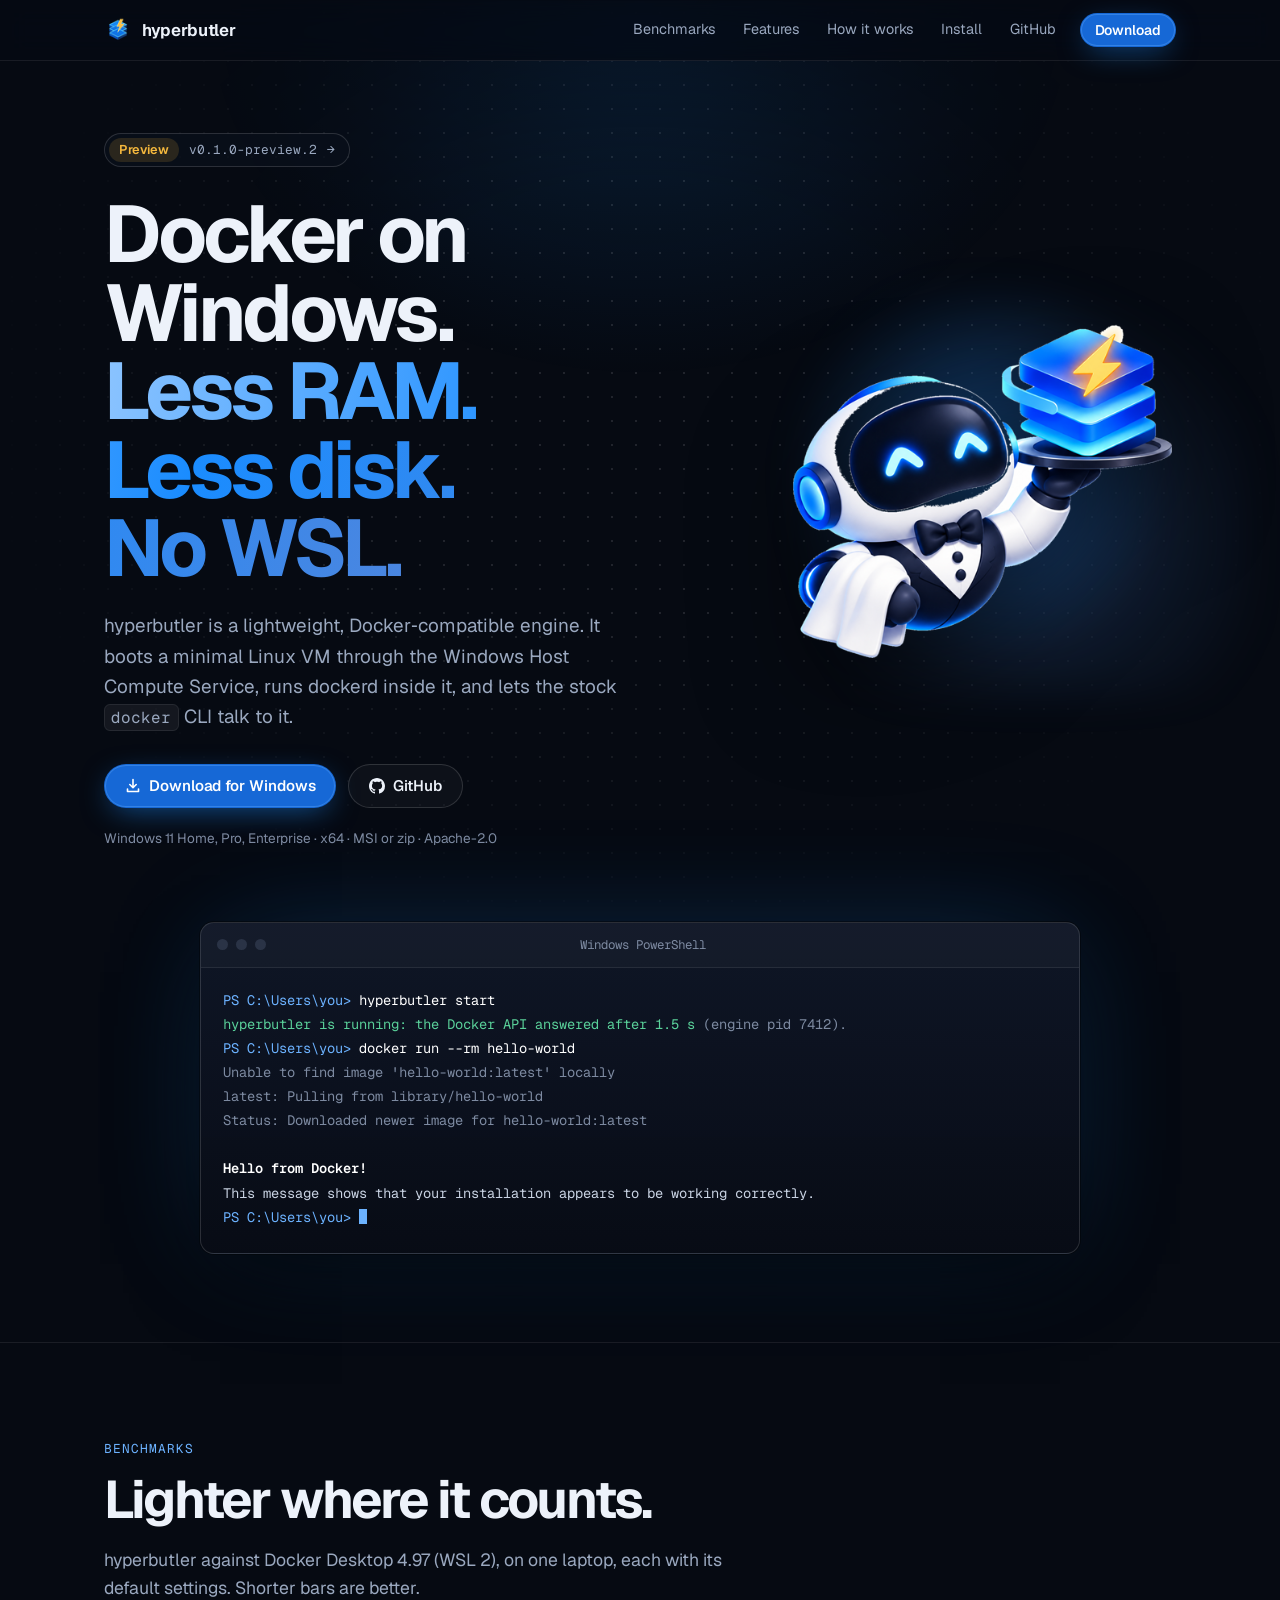
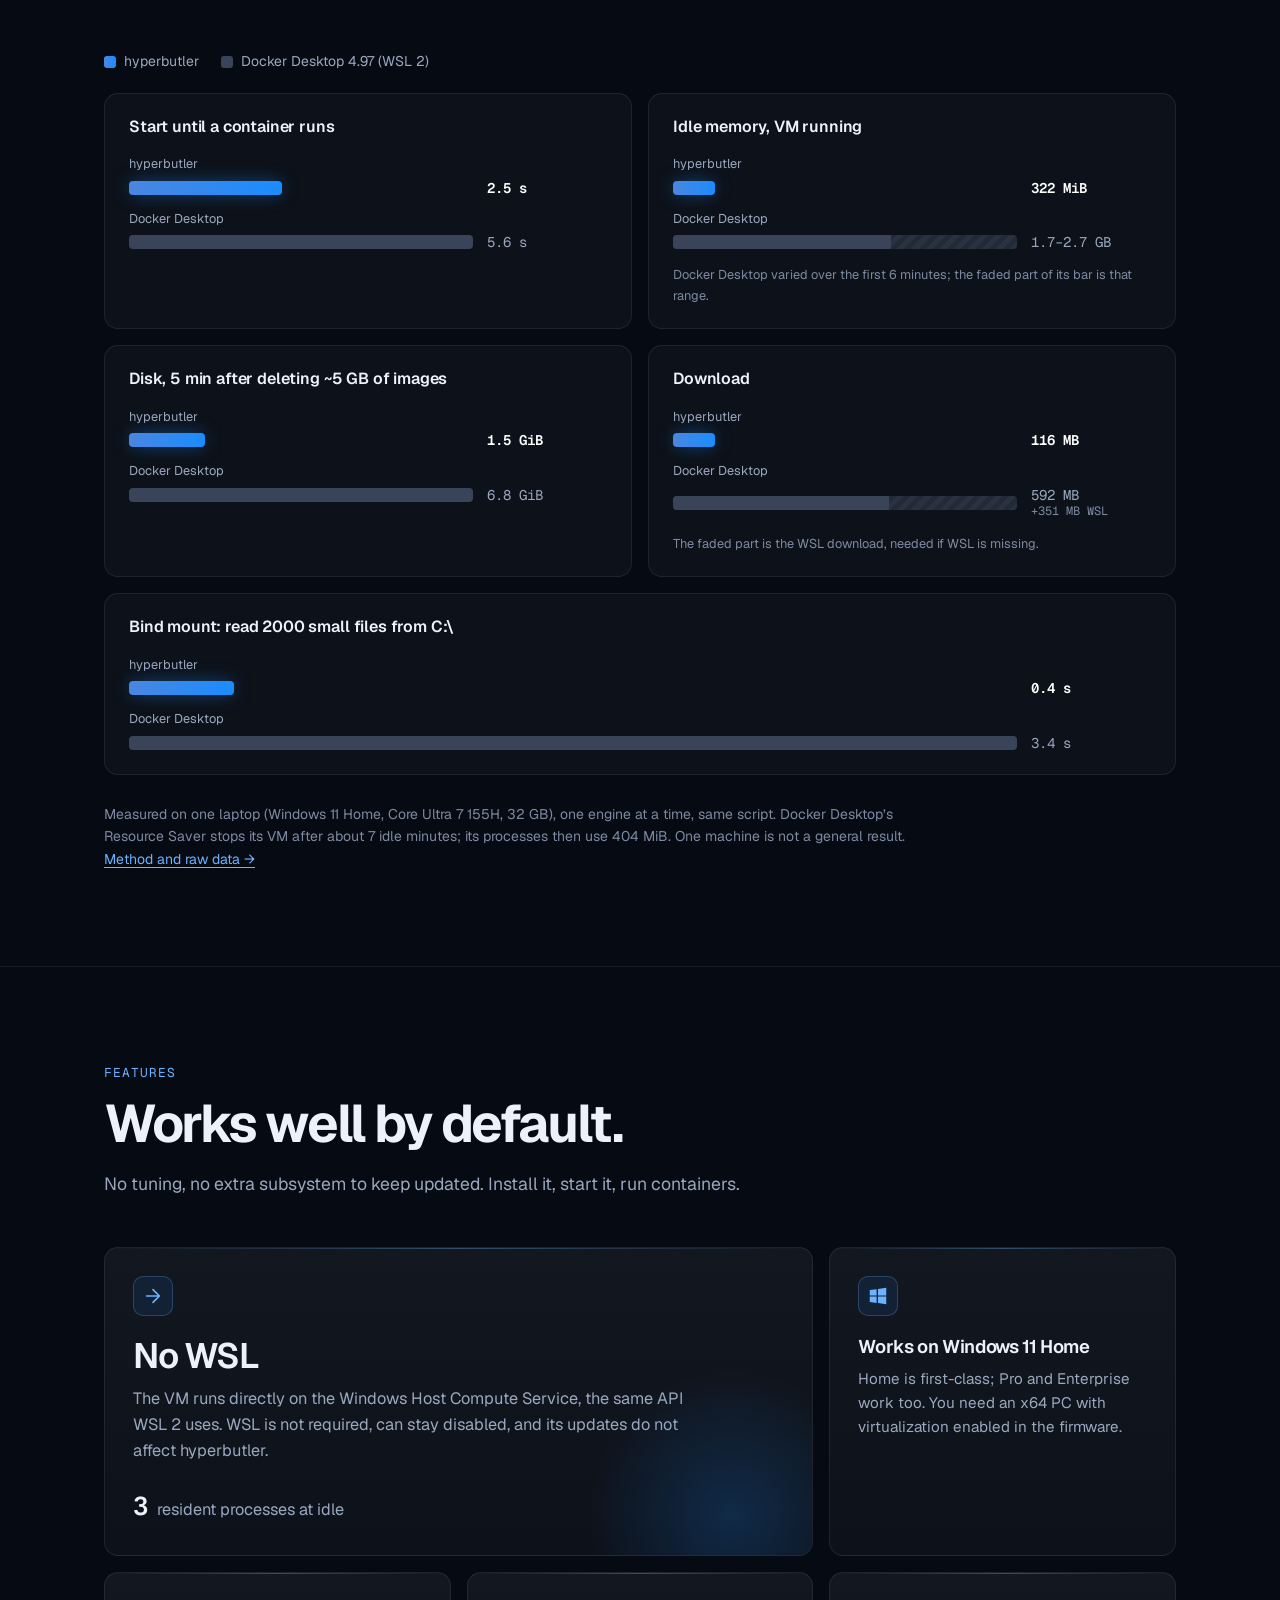
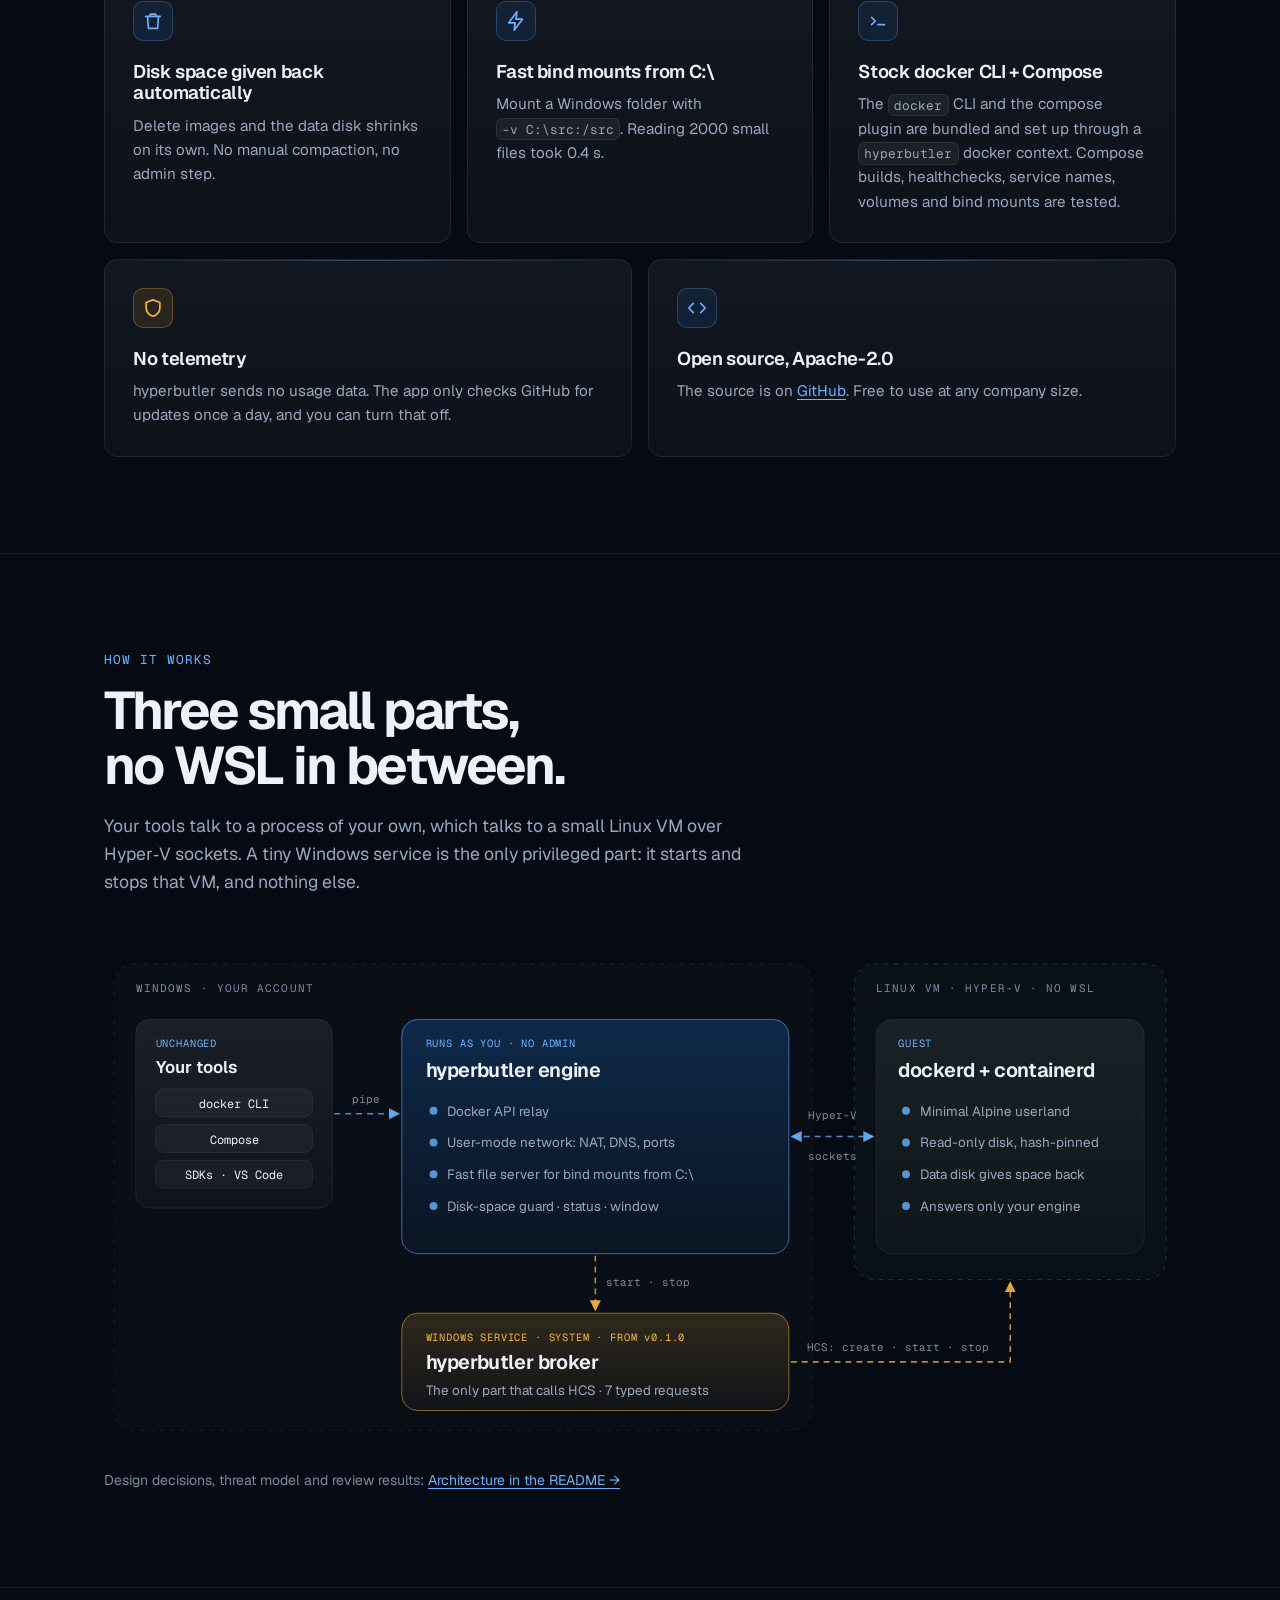
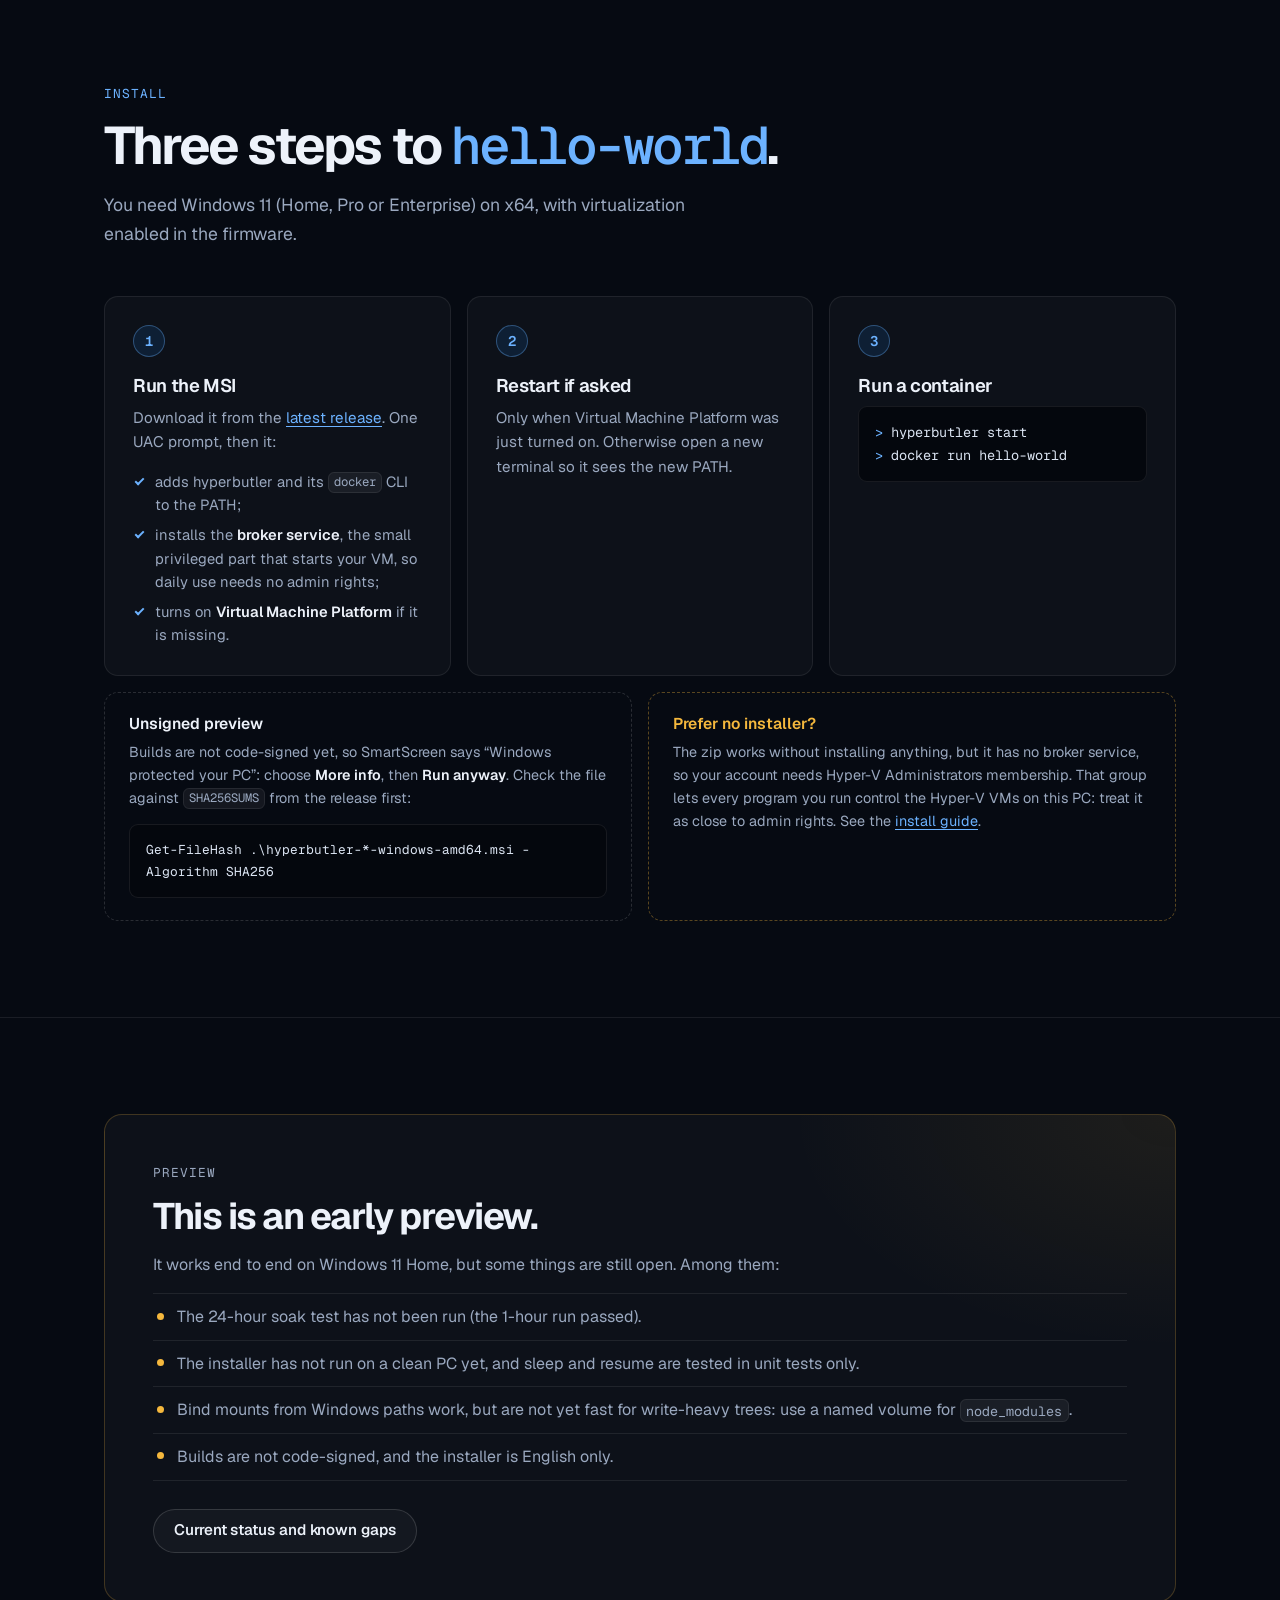
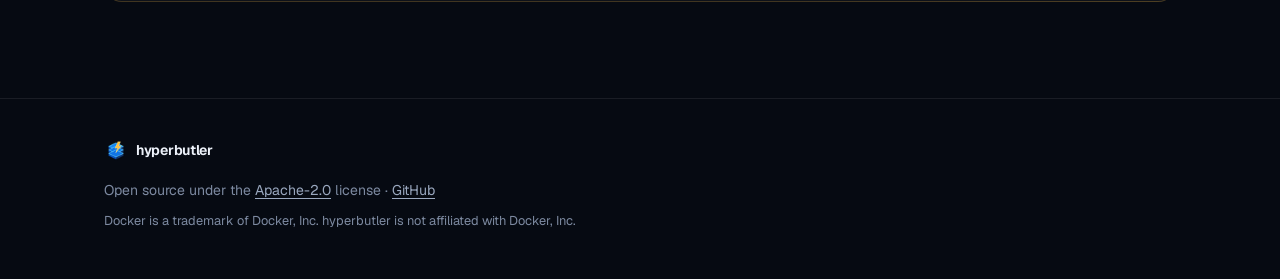
==== commit 43d12722: "site: v0.1.0-preview.2 and the broker install flow The pill names preview.2. The MSI step says it in" ====
--- a/public/index.html
+++ b/public/index.html
@@ -60,7 +60,7 @@
         <div class="hero-copy">
           <a class="pill" href="#preview">
             <span class="pill-tag">Preview</span>
-            <span>v0.1.0-preview.1</span>
+            <span>v0.1.0-preview.2</span>
             <span class="pill-arrow" aria-hidden="true">&rarr;</span>
           </a>
           <h1 id="hero-title" class="hero-title">Docker on Windows.<br><span class="grad">Less&nbsp;RAM. Less&nbsp;disk. No&nbsp;WSL.</span></h1>
@@ -415,14 +415,14 @@
             <p>Download it from the <a href="https://github.com/Higangssh/hyperbutler/releases/latest">latest release</a>. One UAC prompt, then it:</p>
             <ul class="ticks">
               <li>adds hyperbutler and its <code>docker</code> CLI to the PATH;</li>
-              <li>adds you to <strong>Hyper-V Administrators</strong>, if you leave that box ticked;</li>
+              <li>installs the <strong>broker service</strong>, the small privileged part that starts your VM, so daily use needs no admin rights;</li>
               <li>turns on <strong>Virtual Machine Platform</strong> if it is missing.</li>
             </ul>
           </li>
           <li class="step">
             <span class="step-num" aria-hidden="true">2</span>
-            <h3>Sign out and back in</h3>
-            <p>The group membership applies at your next sign-in. If Virtual Machine Platform was just turned on, Windows asks for a restart instead.</p>
+            <h3>Restart if asked</h3>
+            <p>Only when Virtual Machine Platform was just turned on. Otherwise open a new terminal so it sees the new PATH.</p>
           </li>
           <li class="step">
             <span class="step-num" aria-hidden="true">3</span>
@@ -443,11 +443,11 @@
 <pre class="code"><code>Get-FileHash .\hyperbutler-*-windows-amd64.msi -Algorithm SHA256</code></pre>
           </div>
           <div class="callout callout-warn">
-            <h3>About Hyper-V Administrators</h3>
+            <h3>Prefer no installer?</h3>
             <p>
-              The group lets every program you run control the Hyper-V VMs on this PC, not just
-              hyperbutler. Treat it as close to admin rights. Prefer no installer? The zip needs
-              no admin rights for itself; see the
+              The zip works without installing anything, but it has no broker service, so your
+              account needs Hyper-V Administrators membership. That group lets every program you
+              run control the Hyper-V VMs on this PC: treat it as close to admin rights. See the
               <a href="https://github.com/Higangssh/hyperbutler/blob/main/docs/install.md">install guide</a>.
             </p>
           </div>
@@ -463,12 +463,11 @@
           <p>It works end to end on Windows 11 Home, but some things are still open. Among them:</p>
           <ul class="gaps">
             <li>The 24-hour soak test has not been run (the 1-hour run passed).</li>
-            <li>Until the HCS access broker ships, your account needs Hyper-V Administrators membership.</li>
-            <li>Docker Compose has not been tested yet.</li>
+            <li>The installer has not run on a clean PC yet, and sleep and resume are tested in unit tests only.</li>
             <li>Bind mounts from Windows paths work, but are not yet fast for write-heavy trees: use a named volume for <code>node_modules</code>.</li>
             <li>Builds are not code-signed, and the installer is English only.</li>
           </ul>
-          <p><a class="btn btn-ghost" href="https://github.com/Higangssh/hyperbutler#current-status">Current status and known gaps</a></p>
+          <p><a class="btn btn-ghost" href="https://github.com/Higangssh/hyperbutler/blob/main/docs/status.md">Current status and known gaps</a></p>
         </div>
       </div>
     </section>
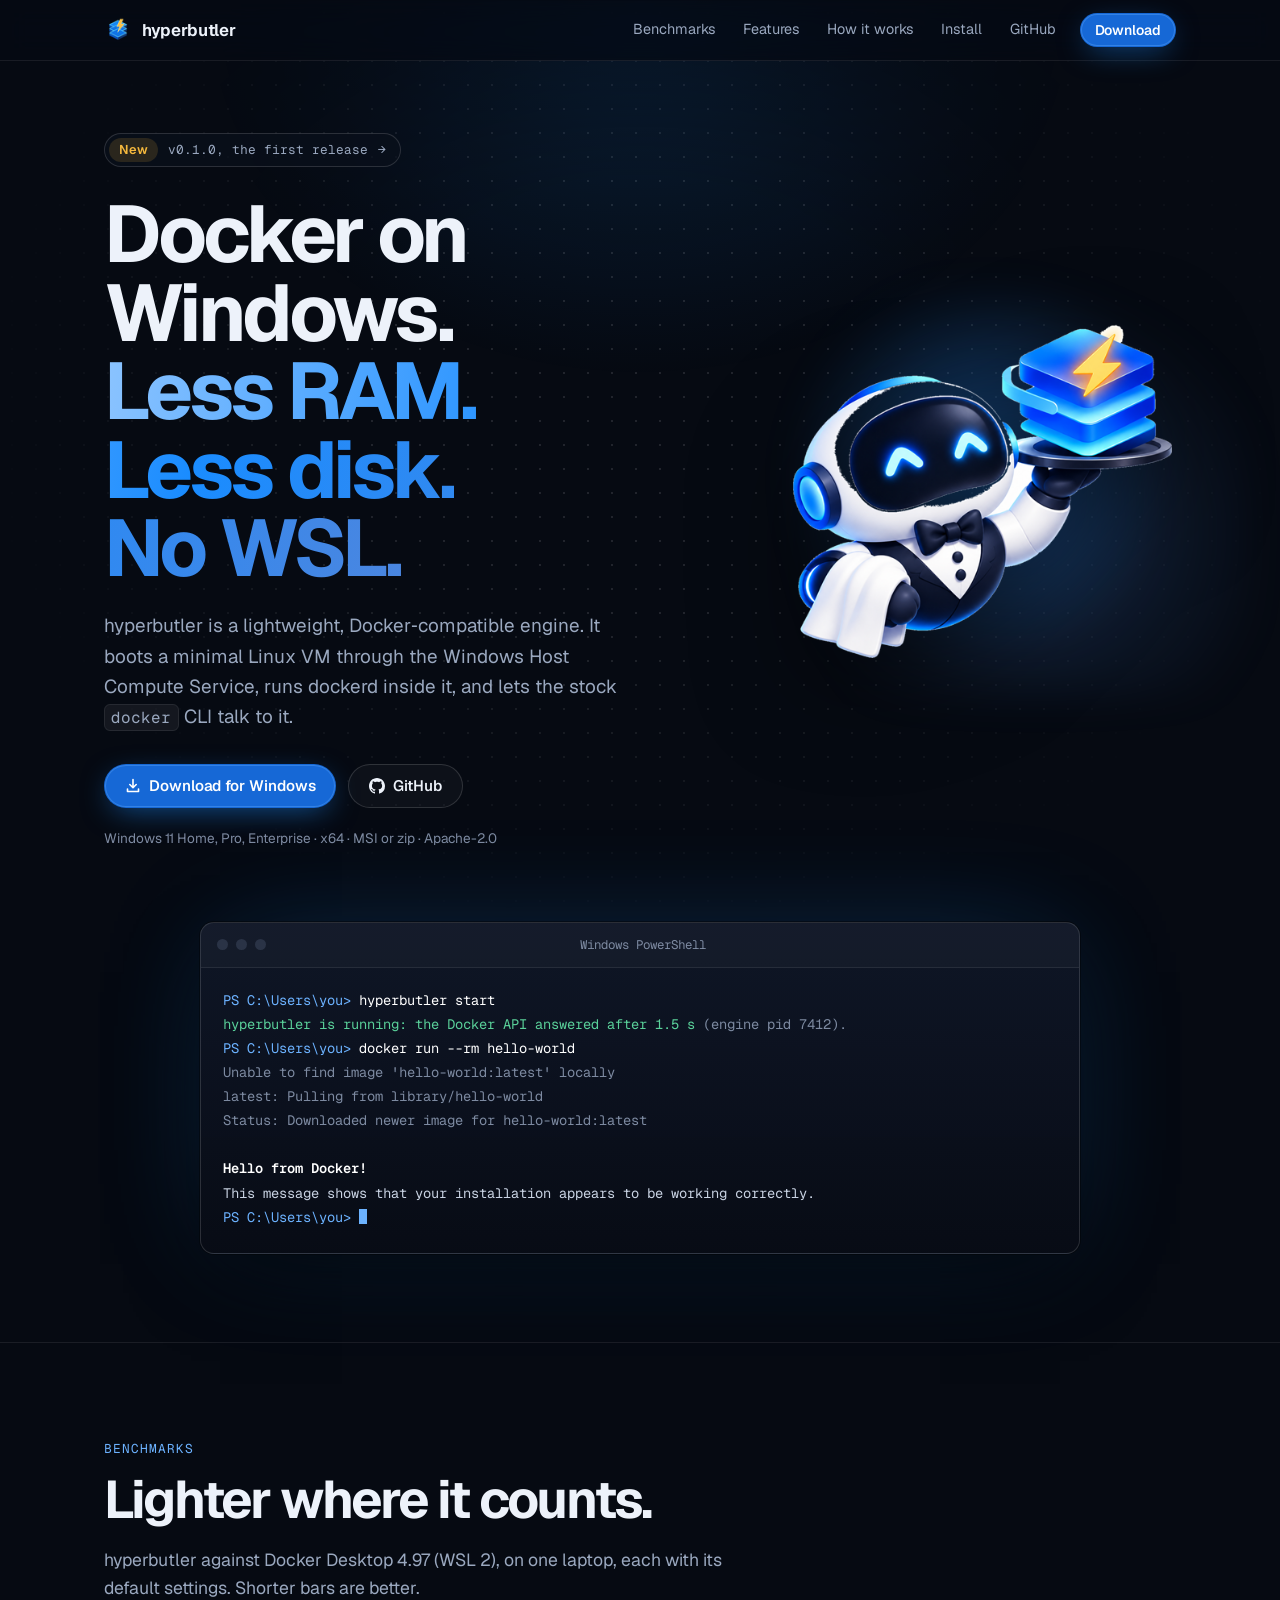
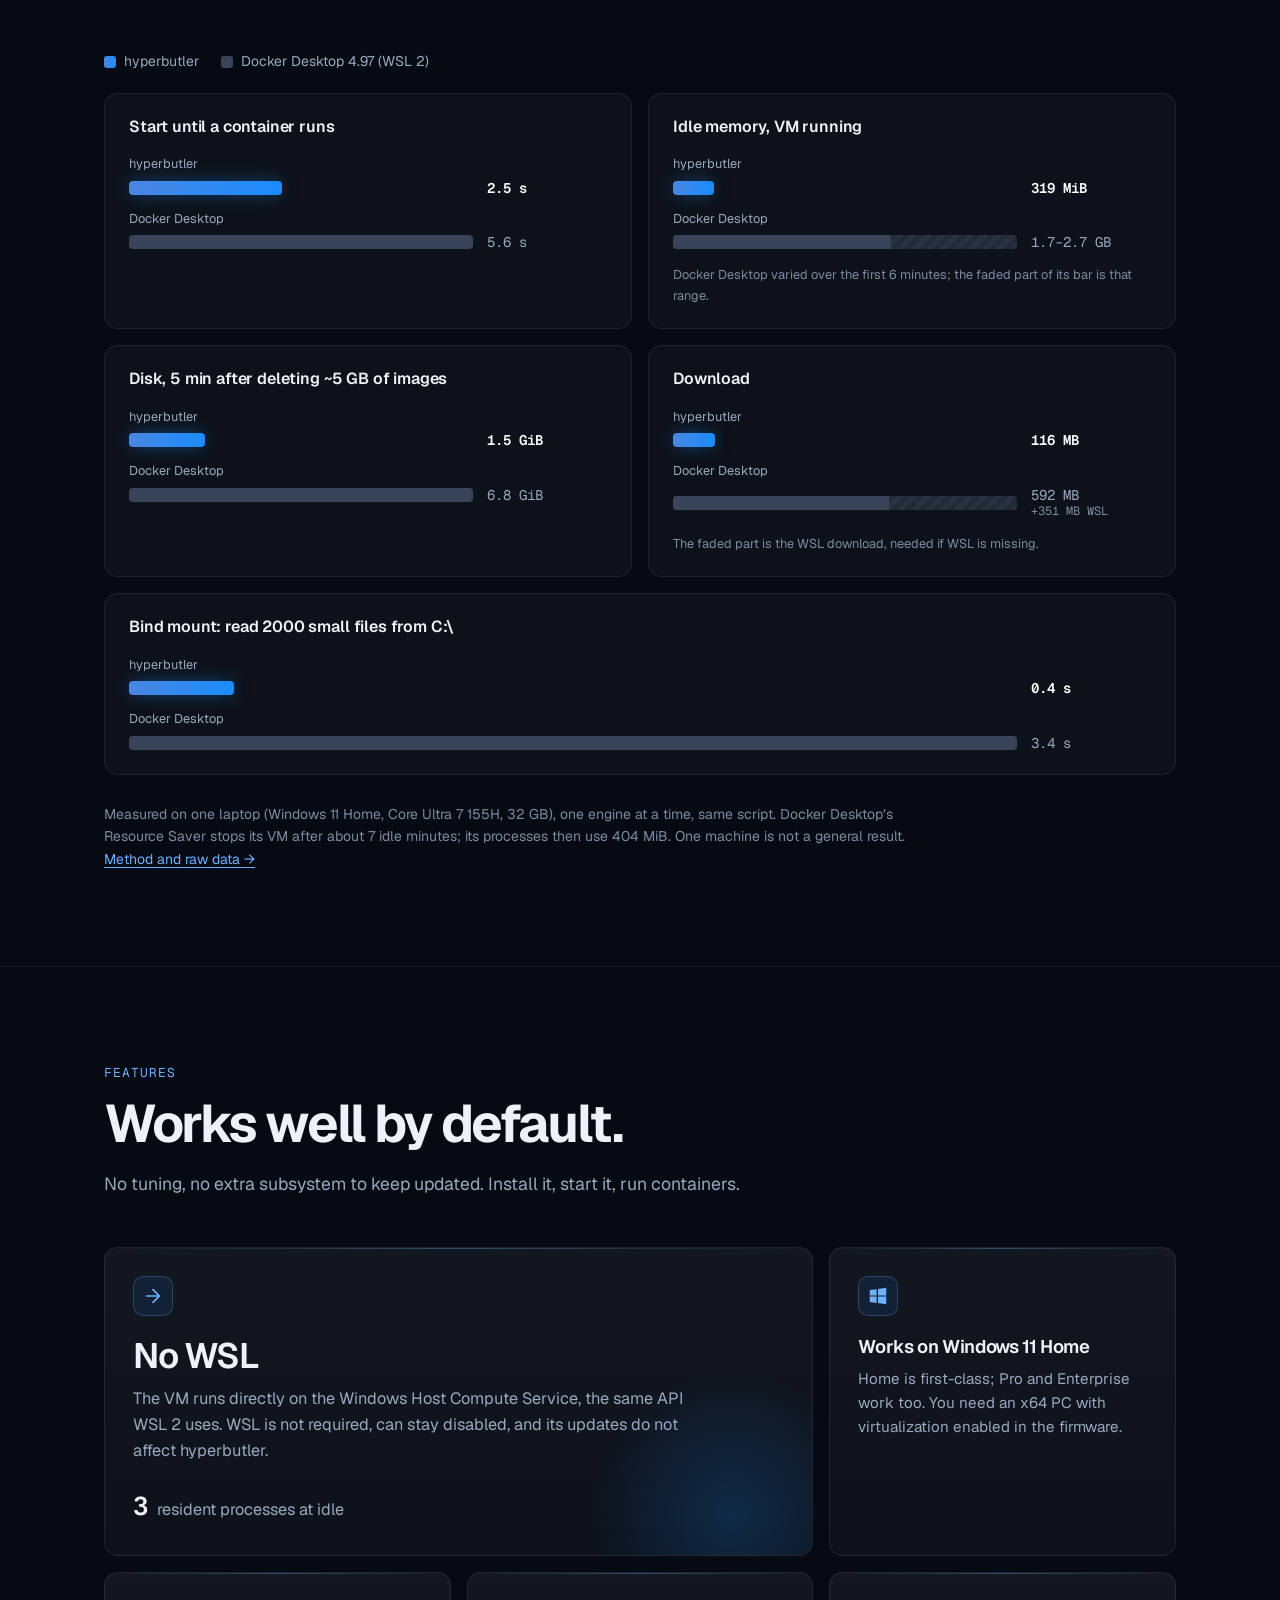
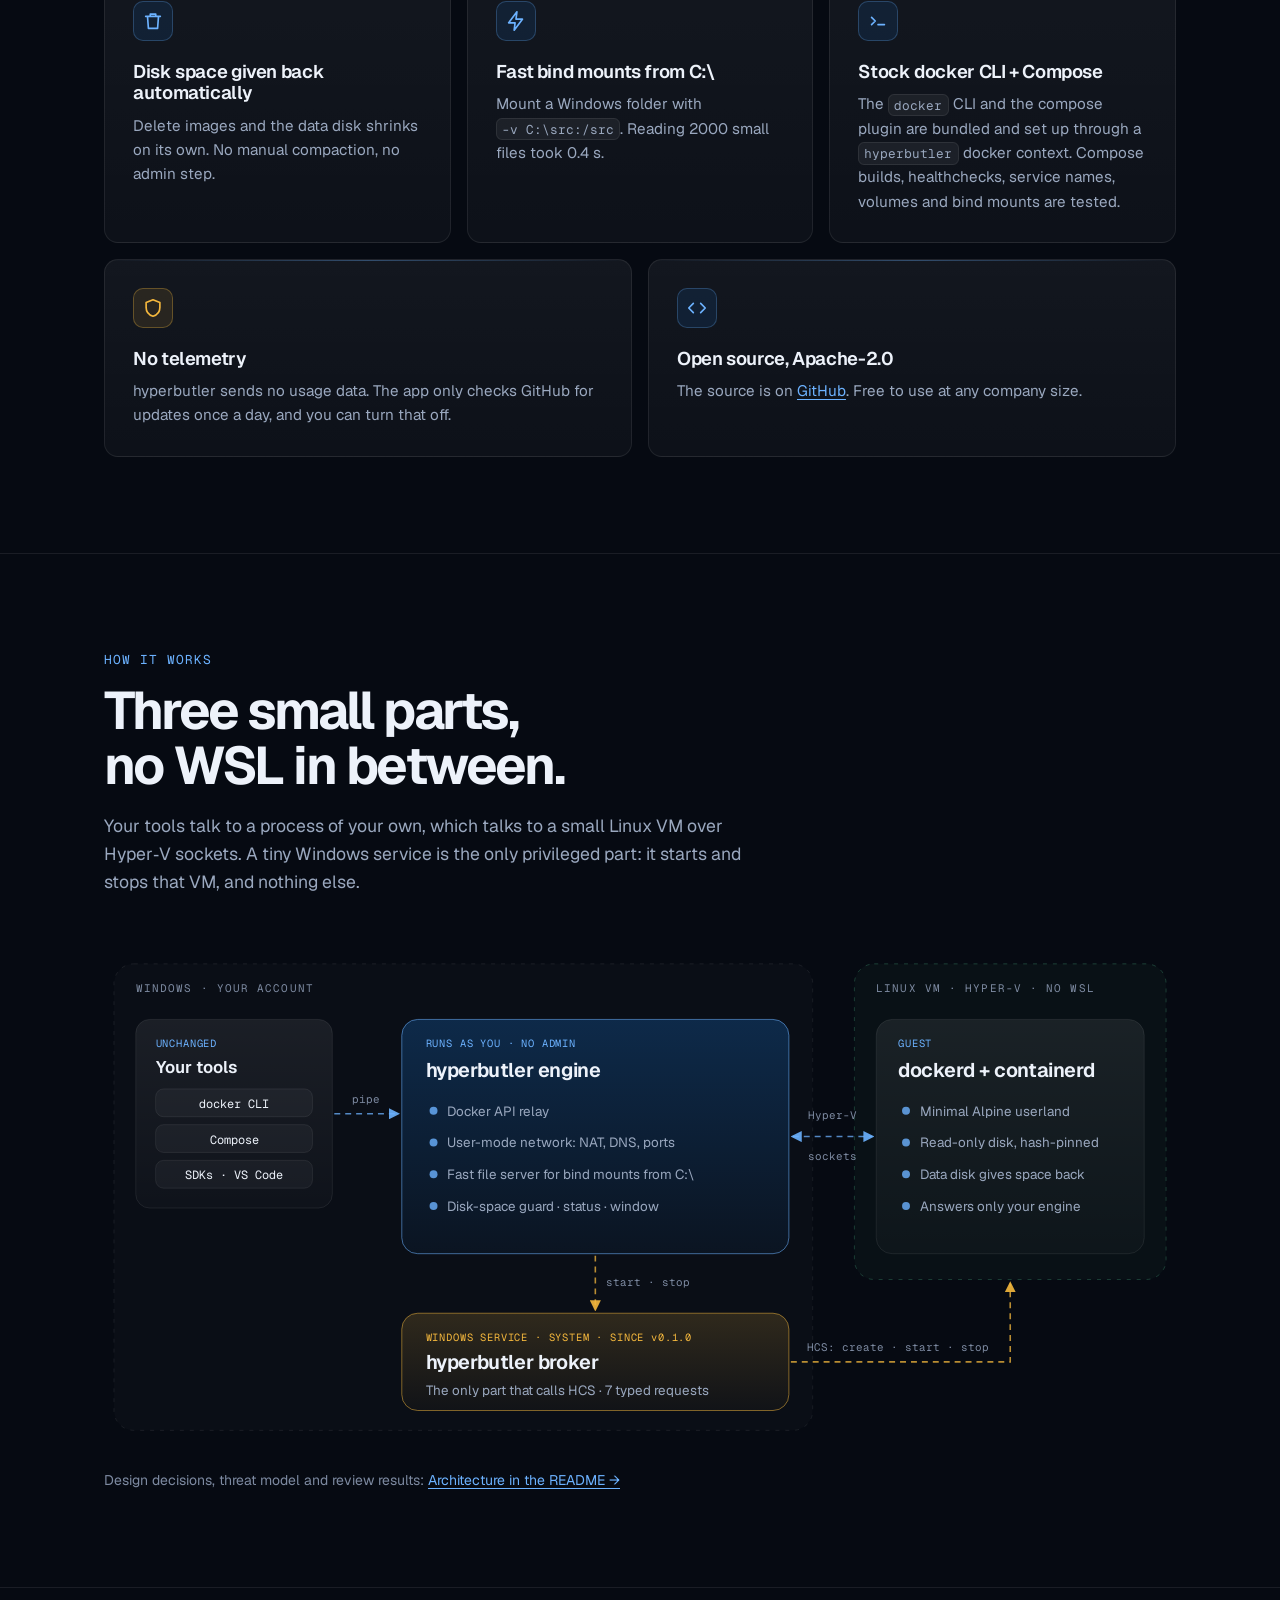
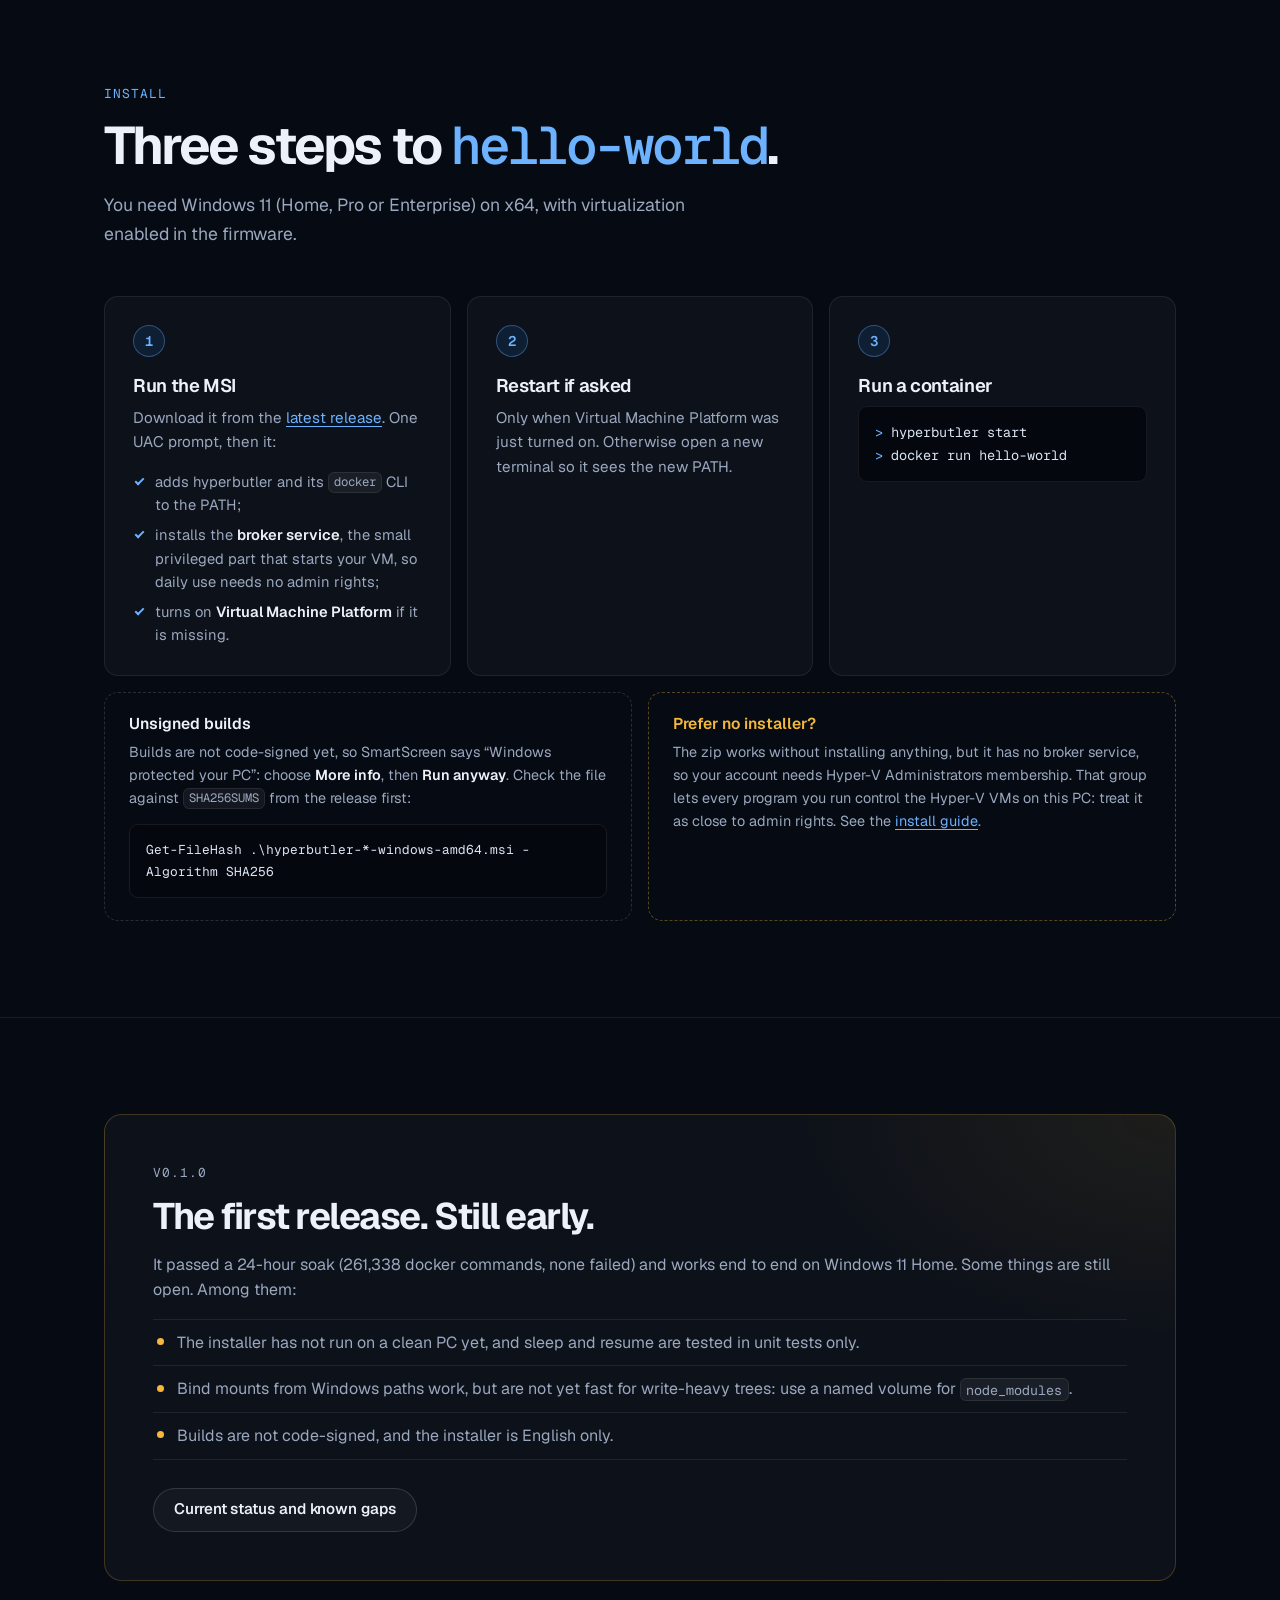
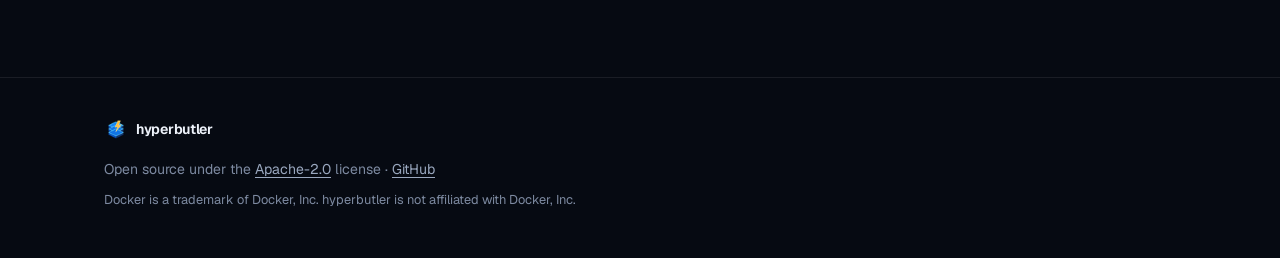
==== commit 7e0b534d: "site: v0.1.0, the first release Signed-off-by: SangheeSon <sonsanghee3@gmail.com>" ====
--- a/public/index.html
+++ b/public/index.html
@@ -58,9 +58,9 @@
       <div class="hero-bg" aria-hidden="true"></div>
       <div class="wrap hero-grid">
         <div class="hero-copy">
-          <a class="pill" href="#preview">
-            <span class="pill-tag">Preview</span>
-            <span>v0.1.0-preview.2</span>
+          <a class="pill" href="#status">
+            <span class="pill-tag">New</span>
+            <span>v0.1.0, the first release</span>
             <span class="pill-arrow" aria-hidden="true">&rarr;</span>
           </a>
           <h1 id="hero-title" class="hero-title">Docker on Windows.<br><span class="grad">Less&nbsp;RAM. Less&nbsp;disk. No&nbsp;WSL.</span></h1>
@@ -143,7 +143,7 @@
             <dl class="bars">
               <div class="bar-row">
                 <dt>hyperbutler</dt>
-                <dd><span class="bar bar-hb w-mem-hb"></span><span class="val val-hb">322 MiB</span></dd>
+                <dd><span class="bar bar-hb w-mem-hb"></span><span class="val val-hb">319 MiB</span></dd>
               </div>
               <div class="bar-row">
                 <dt>Docker Desktop</dt>
@@ -340,7 +340,7 @@
 
           <!-- broker -->
           <rect class="node node-broker" x="300" y="372" width="390" height="98" rx="16" fill="url(#g-broker)"/>
-          <text class="eyebrow-s eyebrow-amber" x="324" y="400">WINDOWS SERVICE · SYSTEM · FROM v0.1.0</text>
+          <text class="eyebrow-s eyebrow-amber" x="324" y="400">WINDOWS SERVICE · SYSTEM · SINCE v0.1.0</text>
           <text class="title-l" x="324" y="428">hyperbutler broker</text>
           <text class="body-s" x="324" y="454">The only part that calls HCS · 7 typed requests</text>
 
@@ -384,7 +384,7 @@
             </ul>
           </div>
           <div class="arch-node arch-broker">
-            <p class="arch-who">Windows service <span class="arch-tag">from v0.1.0</span></p>
+            <p class="arch-who">Windows service <span class="arch-tag">since v0.1.0</span></p>
             <h3>hyperbutler broker</h3>
             <p>
               The only part that calls the Host Compute Service. Seven short, typed requests
@@ -434,7 +434,7 @@
 
         <div class="callouts">
           <div class="callout">
-            <h3>Unsigned preview</h3>
+            <h3>Unsigned builds</h3>
             <p>
               Builds are not code-signed yet, so SmartScreen says &ldquo;Windows protected your
               PC&rdquo;: choose <strong>More info</strong>, then <strong>Run anyway</strong>.
@@ -455,14 +455,13 @@
       </div>
     </section>
 
-    <section id="preview" class="section" aria-labelledby="preview-title">
+    <section id="status" class="section" aria-labelledby="status-title">
       <div class="wrap">
         <div class="preview-card">
-          <p class="eyebrow eyebrow-amber">Preview</p>
-          <h2 id="preview-title" class="h2 h2-sm">This is an early preview.</h2>
-          <p>It works end to end on Windows 11 Home, but some things are still open. Among them:</p>
+          <p class="eyebrow eyebrow-amber">v0.1.0</p>
+          <h2 id="status-title" class="h2 h2-sm">The first release. Still early.</h2>
+          <p>It passed a 24-hour soak (261,338 docker commands, none failed) and works end to end on Windows 11 Home. Some things are still open. Among them:</p>
           <ul class="gaps">
-            <li>The 24-hour soak test has not been run (the 1-hour run passed).</li>
             <li>The installer has not run on a clean PC yet, and sleep and resume are tested in unit tests only.</li>
             <li>Bind mounts from Windows paths work, but are not yet fast for write-heavy trees: use a named volume for <code>node_modules</code>.</li>
             <li>Builds are not code-signed, and the installer is English only.</li>
--- a/public/style.css
+++ b/public/style.css
@@ -506,7 +506,7 @@
 /* Bar lengths, each relative to the longest bar in its chart. */
 .w-full { width: 100%; }
 .w-start-hb { width: 44.6%; }    /* 2.5 s of 5.6 s */
-.w-mem-hb { width: 12.1%; }      /* 322 MiB of 2660 MiB (the top of Docker Desktop's range) */
+.w-mem-hb { width: 12.0%; }      /* 319 MiB of 2660 MiB (the top of Docker Desktop's range) */
 .w-mem-dd-lo { width: 63.5%; }   /* 1690 MiB of 2660 MiB */
 .w-disk-hb { width: 22.1%; }     /* 1.5 GiB of 6.8 GiB */
 .w-dl-hb { width: 12.3%; }       /* 116 MB of 943 MB (592 + 351) */
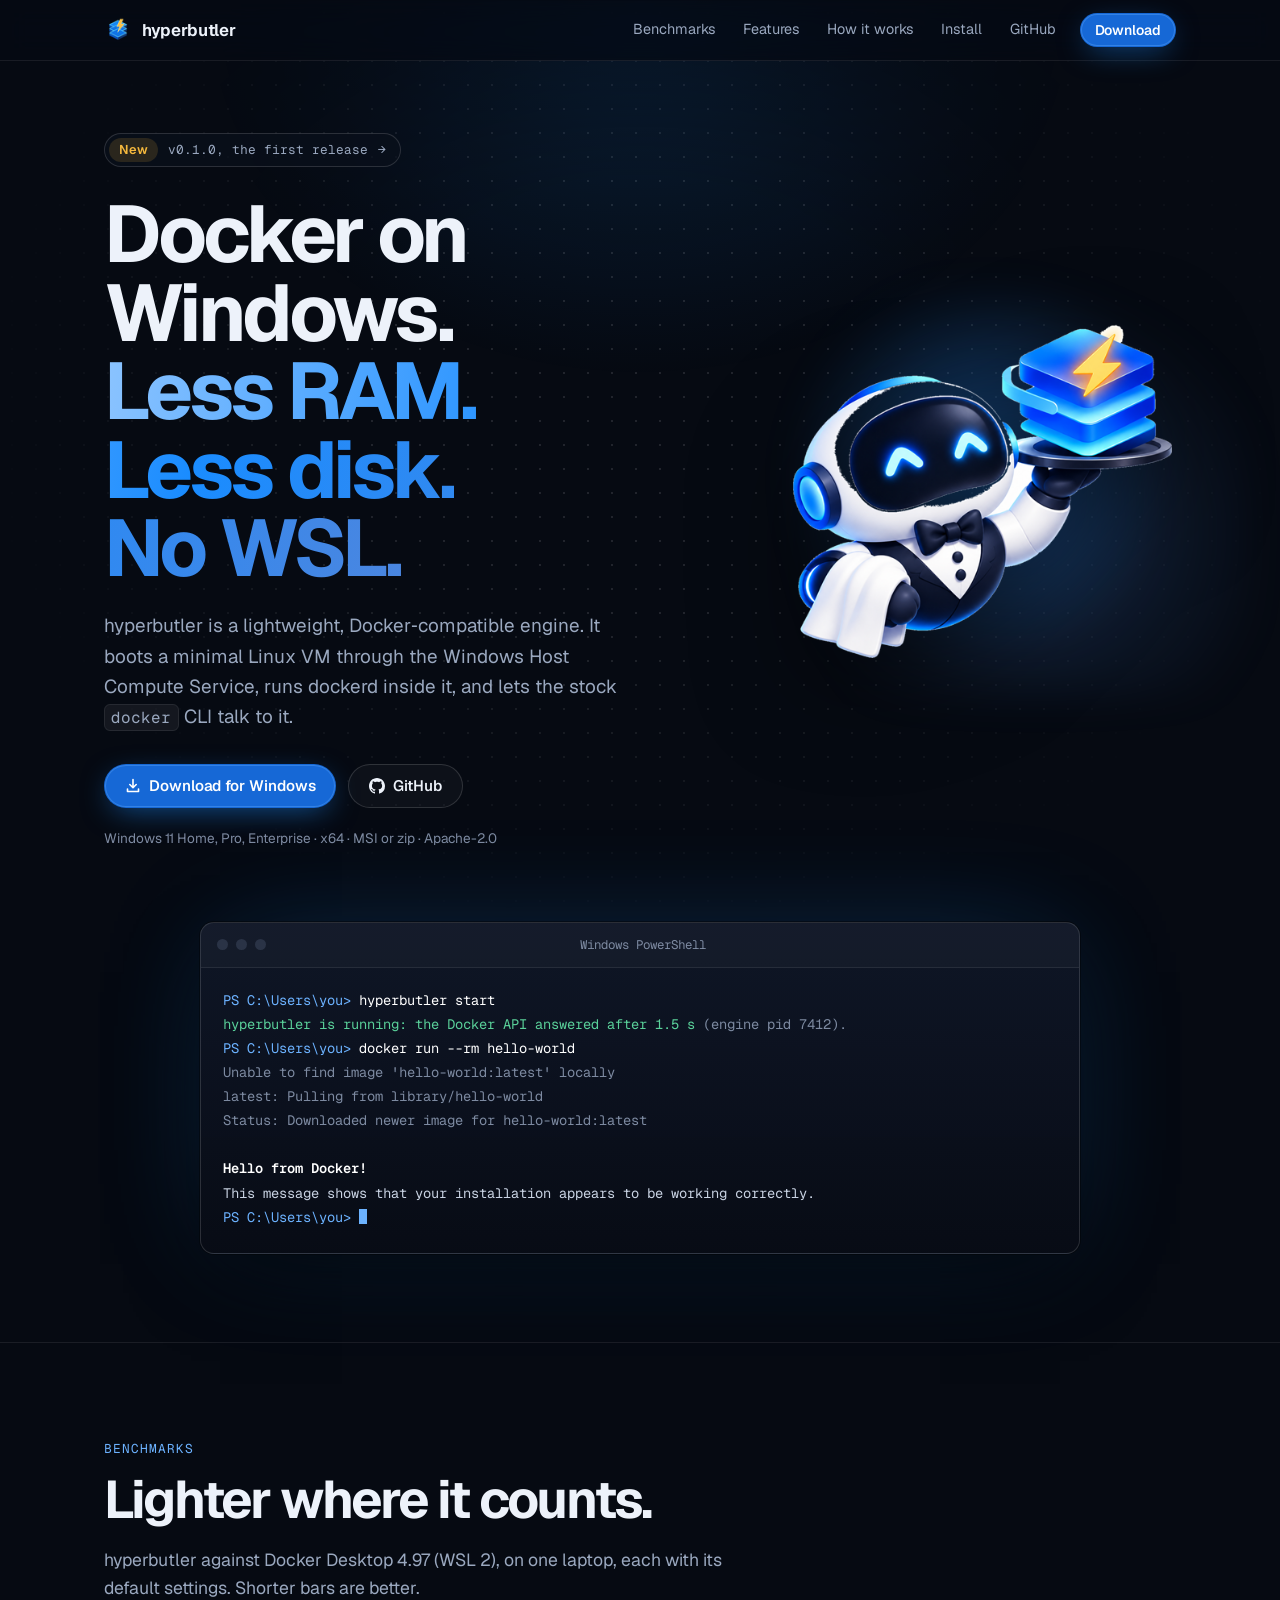
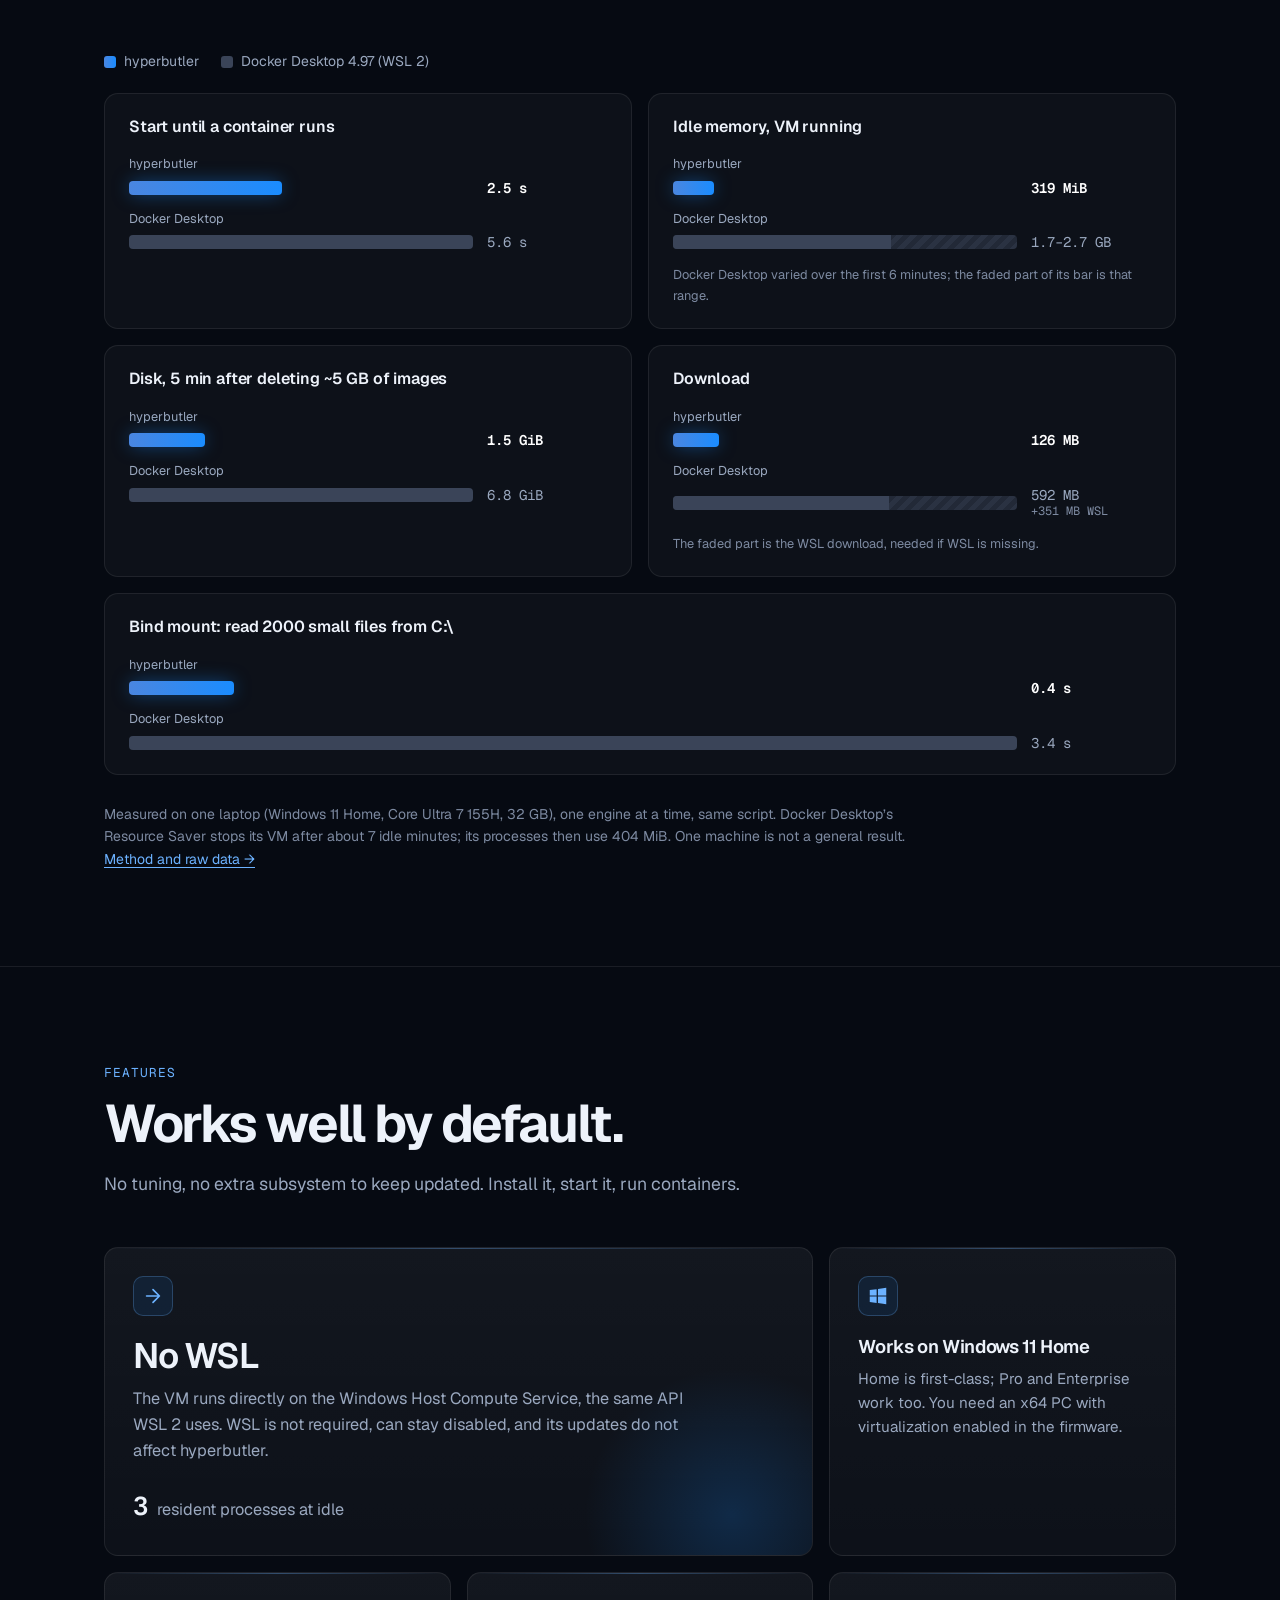
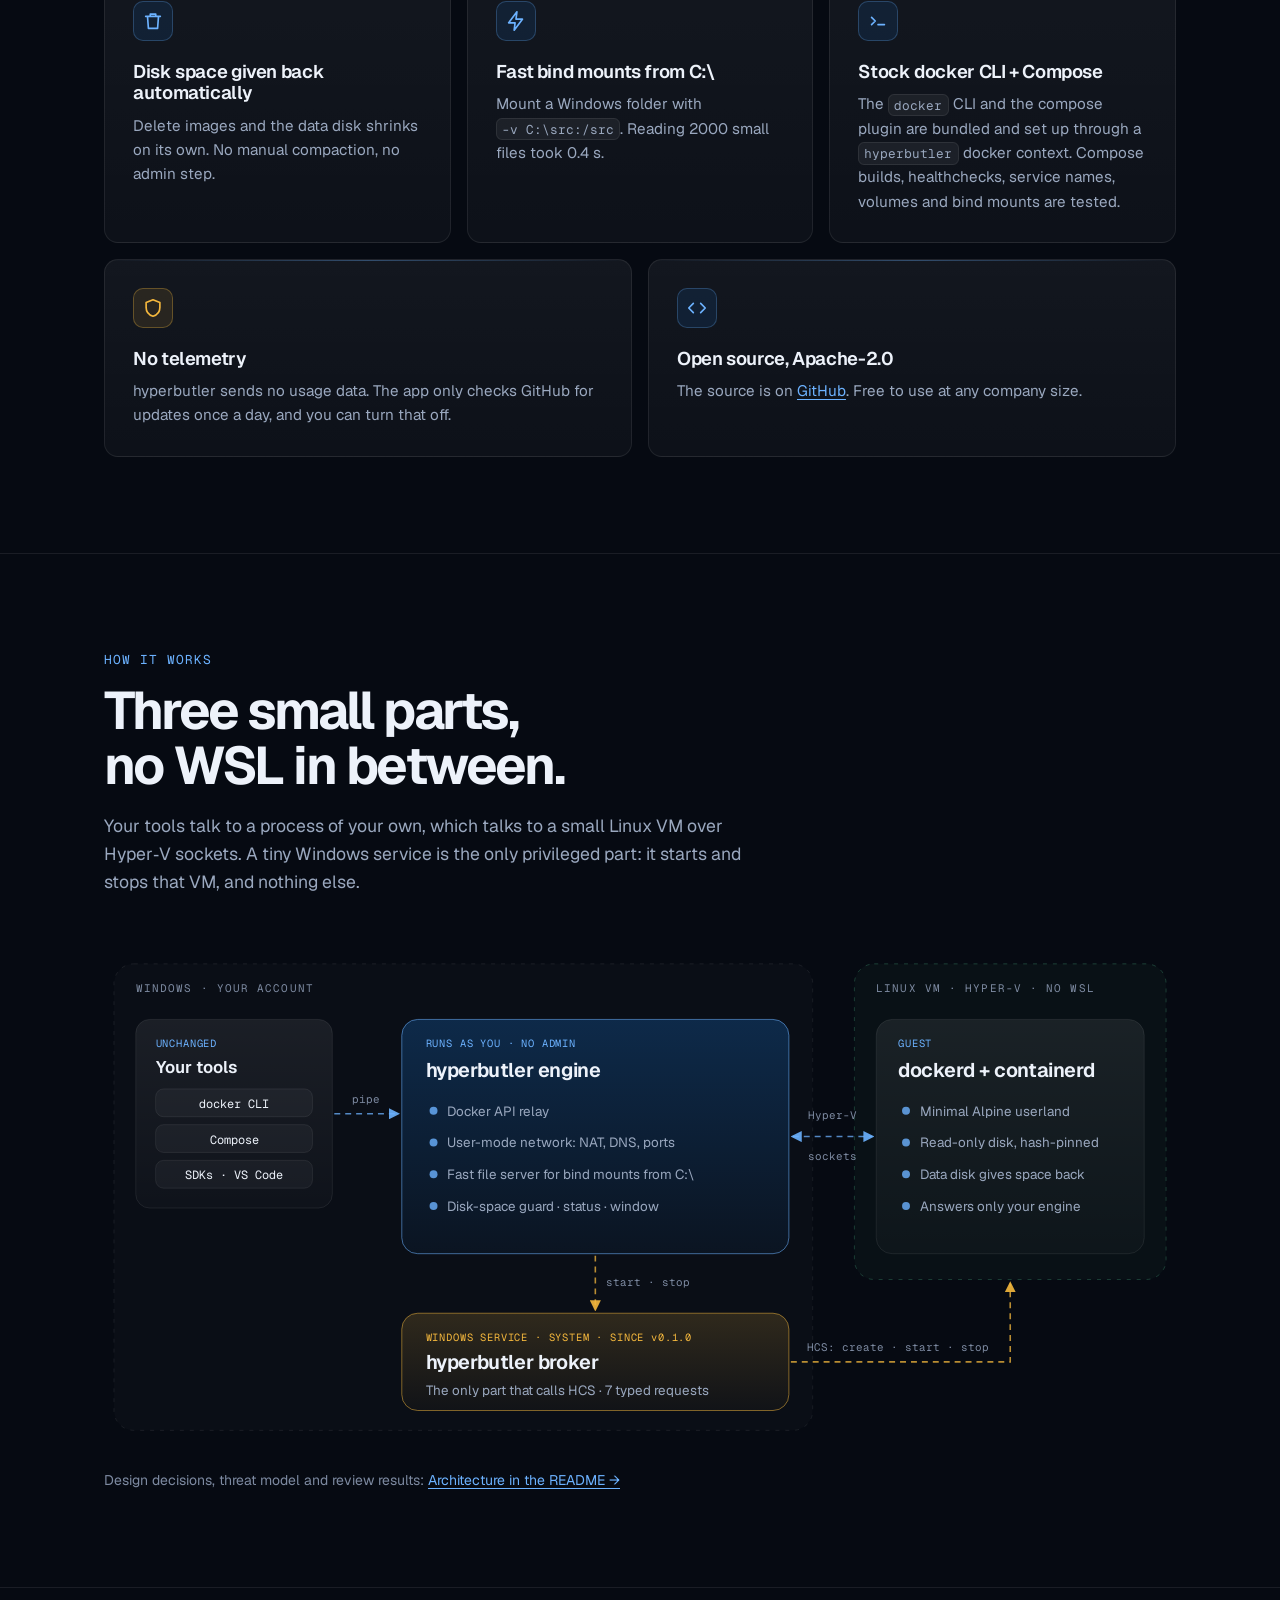
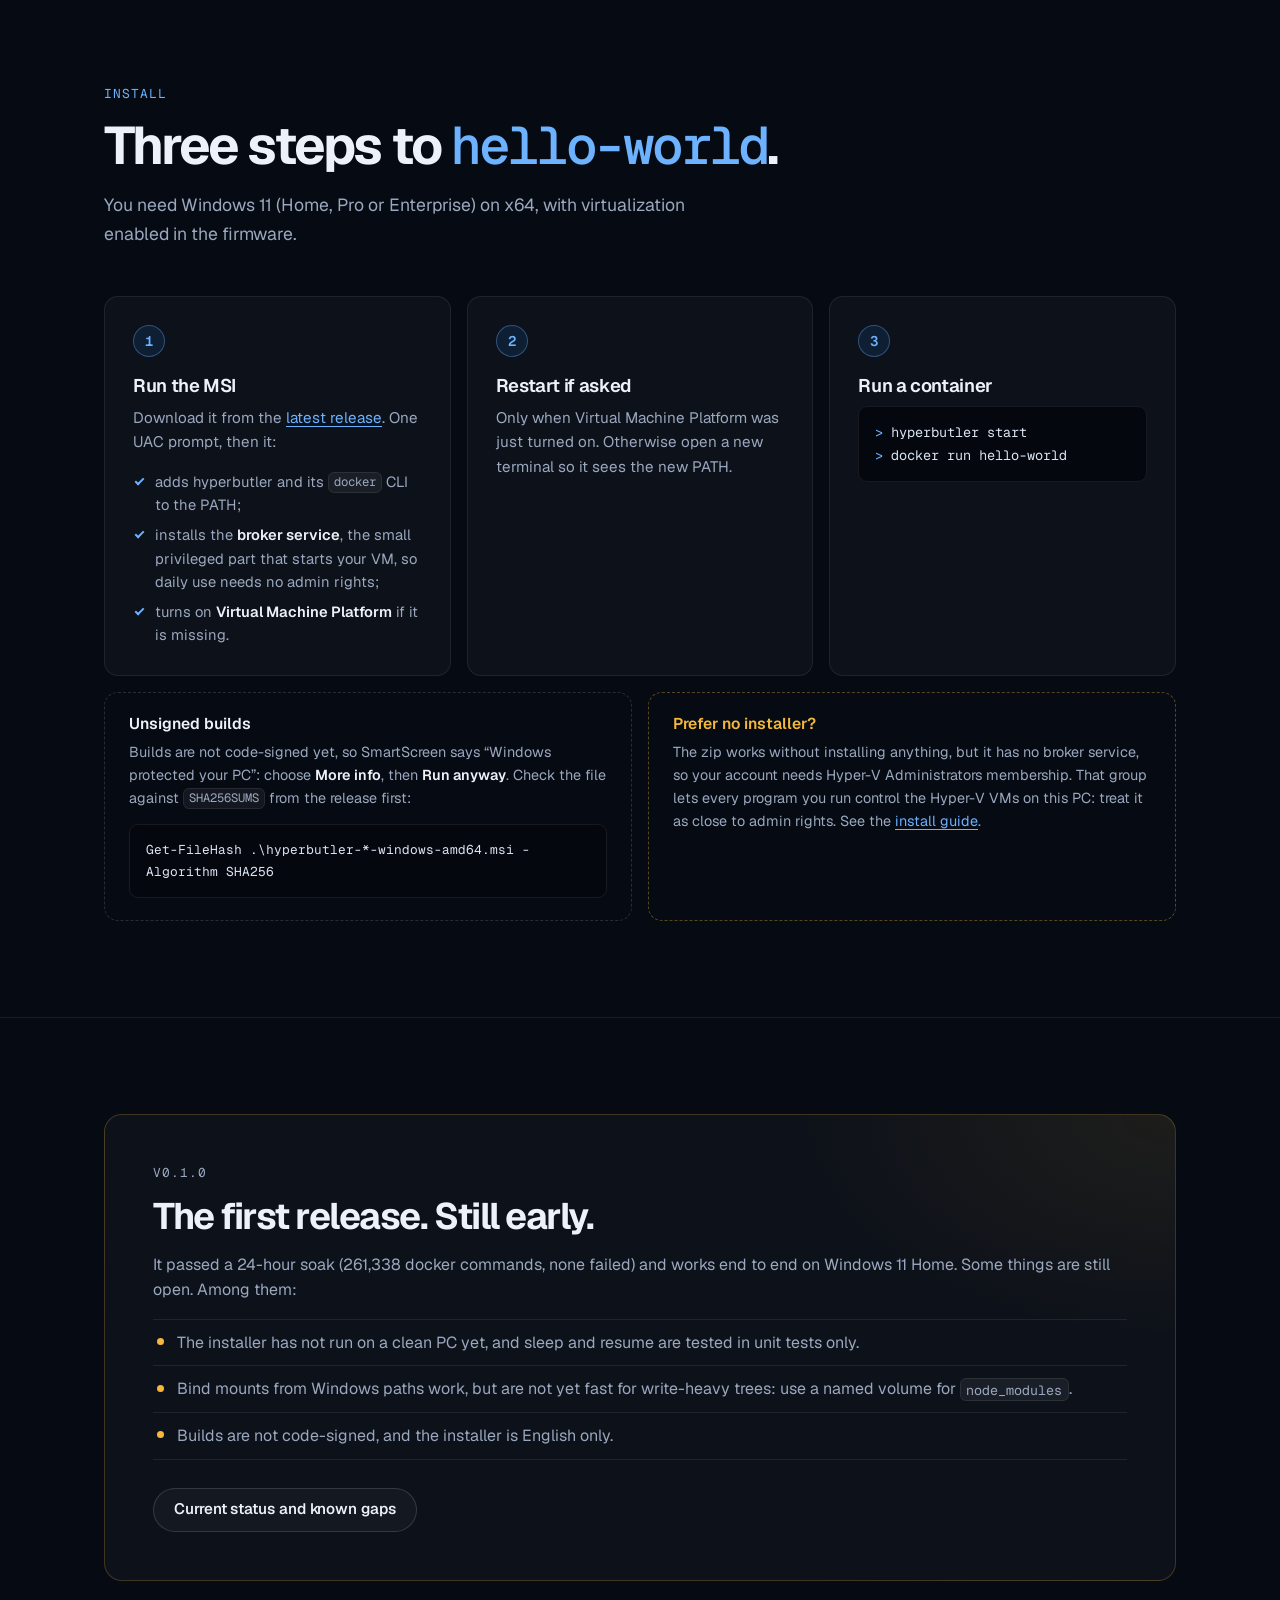
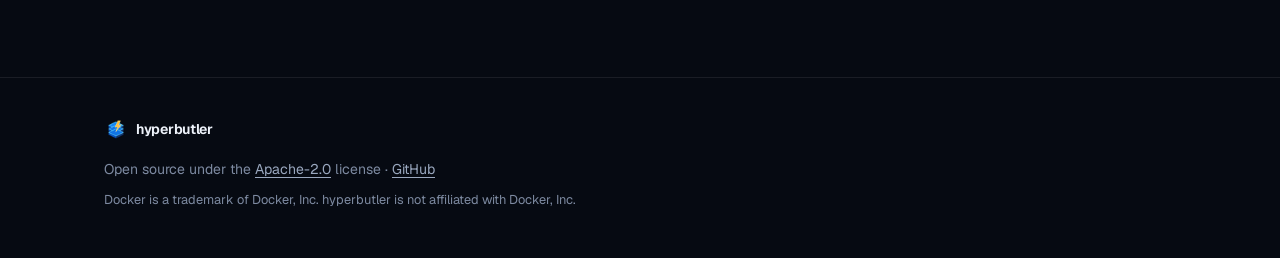
==== commit 2832f0e8: "site: the v0.1.0 MSI is 126 MB Signed-off-by: SangheeSon <sonsanghee3@gmail.com>" ====
--- a/public/index.html
+++ b/public/index.html
@@ -172,7 +172,7 @@
             <dl class="bars">
               <div class="bar-row">
                 <dt>hyperbutler</dt>
-                <dd><span class="bar bar-hb w-dl-hb"></span><span class="val val-hb">116 MB</span></dd>
+                <dd><span class="bar bar-hb w-dl-hb"></span><span class="val val-hb">126 MB</span></dd>
               </div>
               <div class="bar-row">
                 <dt>Docker Desktop</dt>
--- a/public/style.css
+++ b/public/style.css
@@ -509,7 +509,7 @@
 .w-mem-hb { width: 12.0%; }      /* 319 MiB of 2660 MiB (the top of Docker Desktop's range) */
 .w-mem-dd-lo { width: 63.5%; }   /* 1690 MiB of 2660 MiB */
 .w-disk-hb { width: 22.1%; }     /* 1.5 GiB of 6.8 GiB */
-.w-dl-hb { width: 12.3%; }       /* 116 MB of 943 MB (592 + 351) */
+.w-dl-hb { width: 13.4%; }       /* 126 MB of 943 MB (592 + 351) */
 .w-dl-dd { width: 62.8%; }       /* 592 MB of 943 MB */
 .w-bind-hb { width: 11.8%; }     /* 0.4 s of 3.4 s */
 
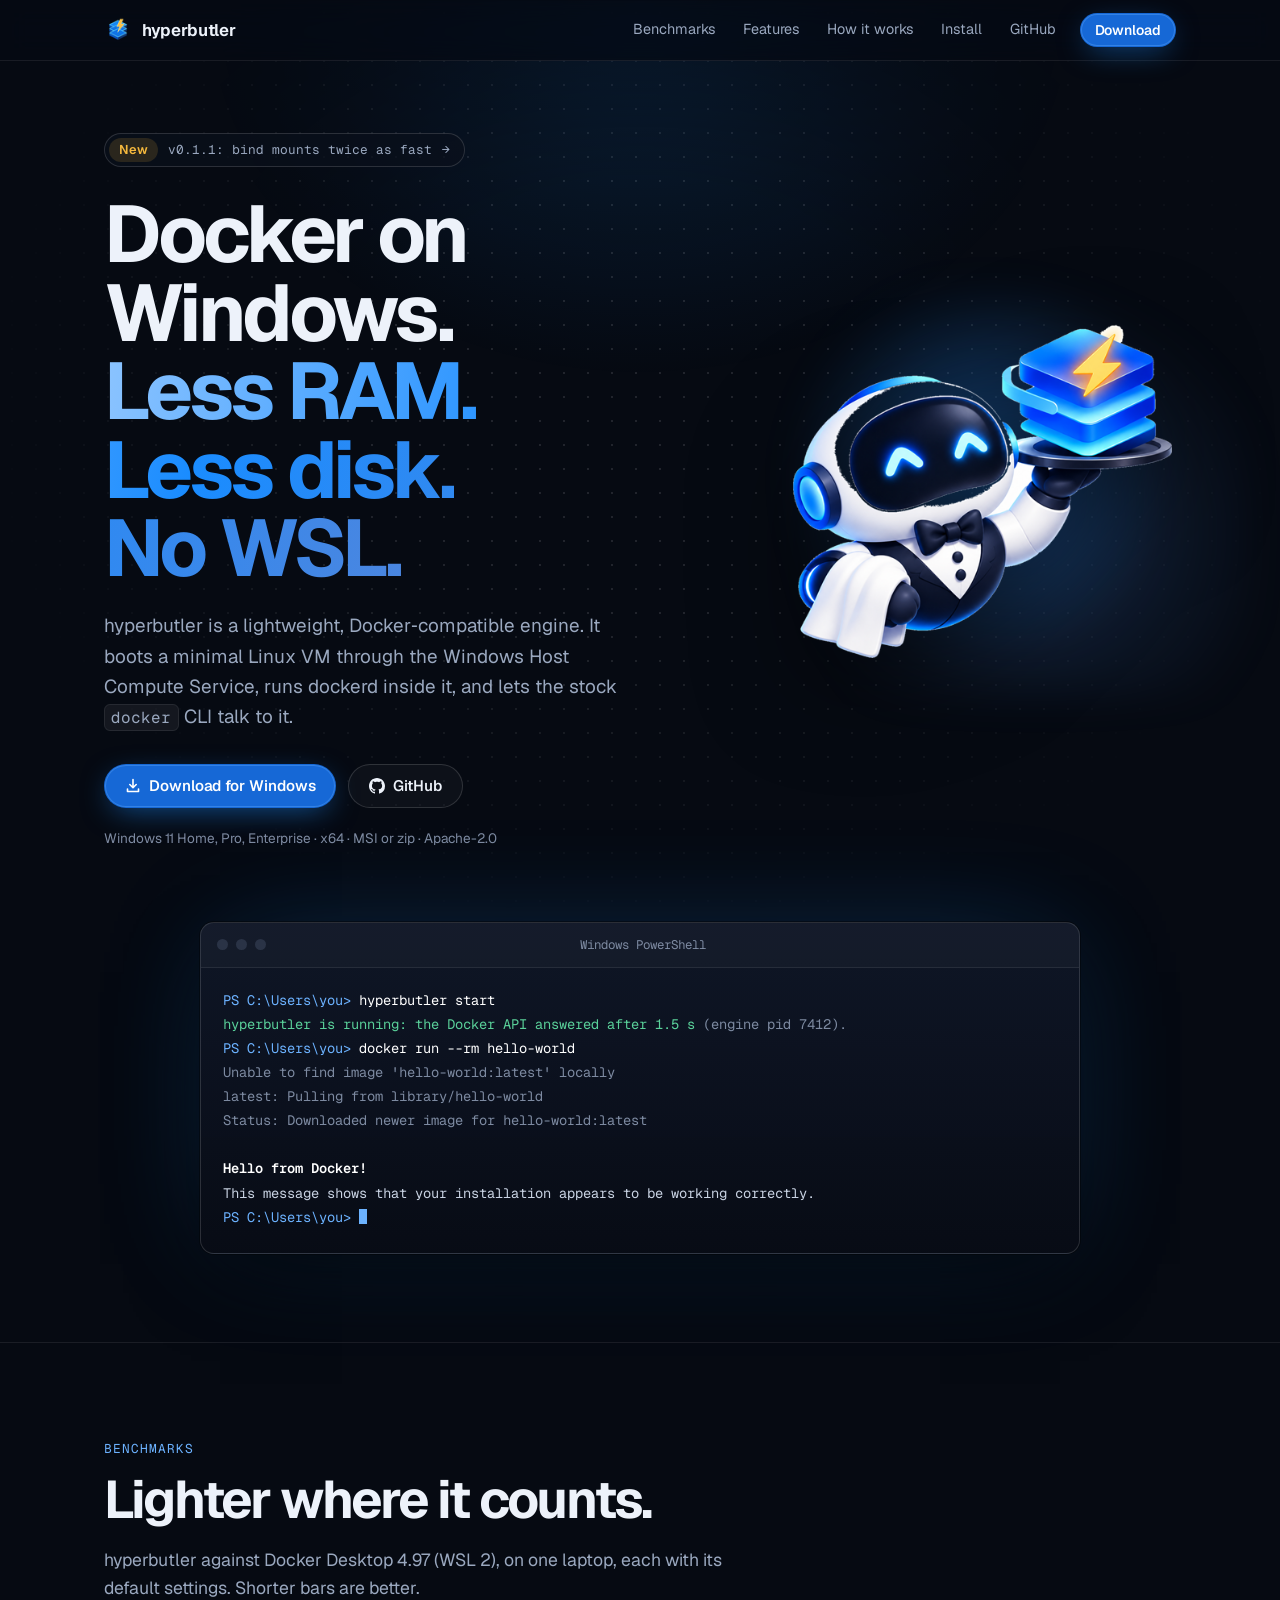
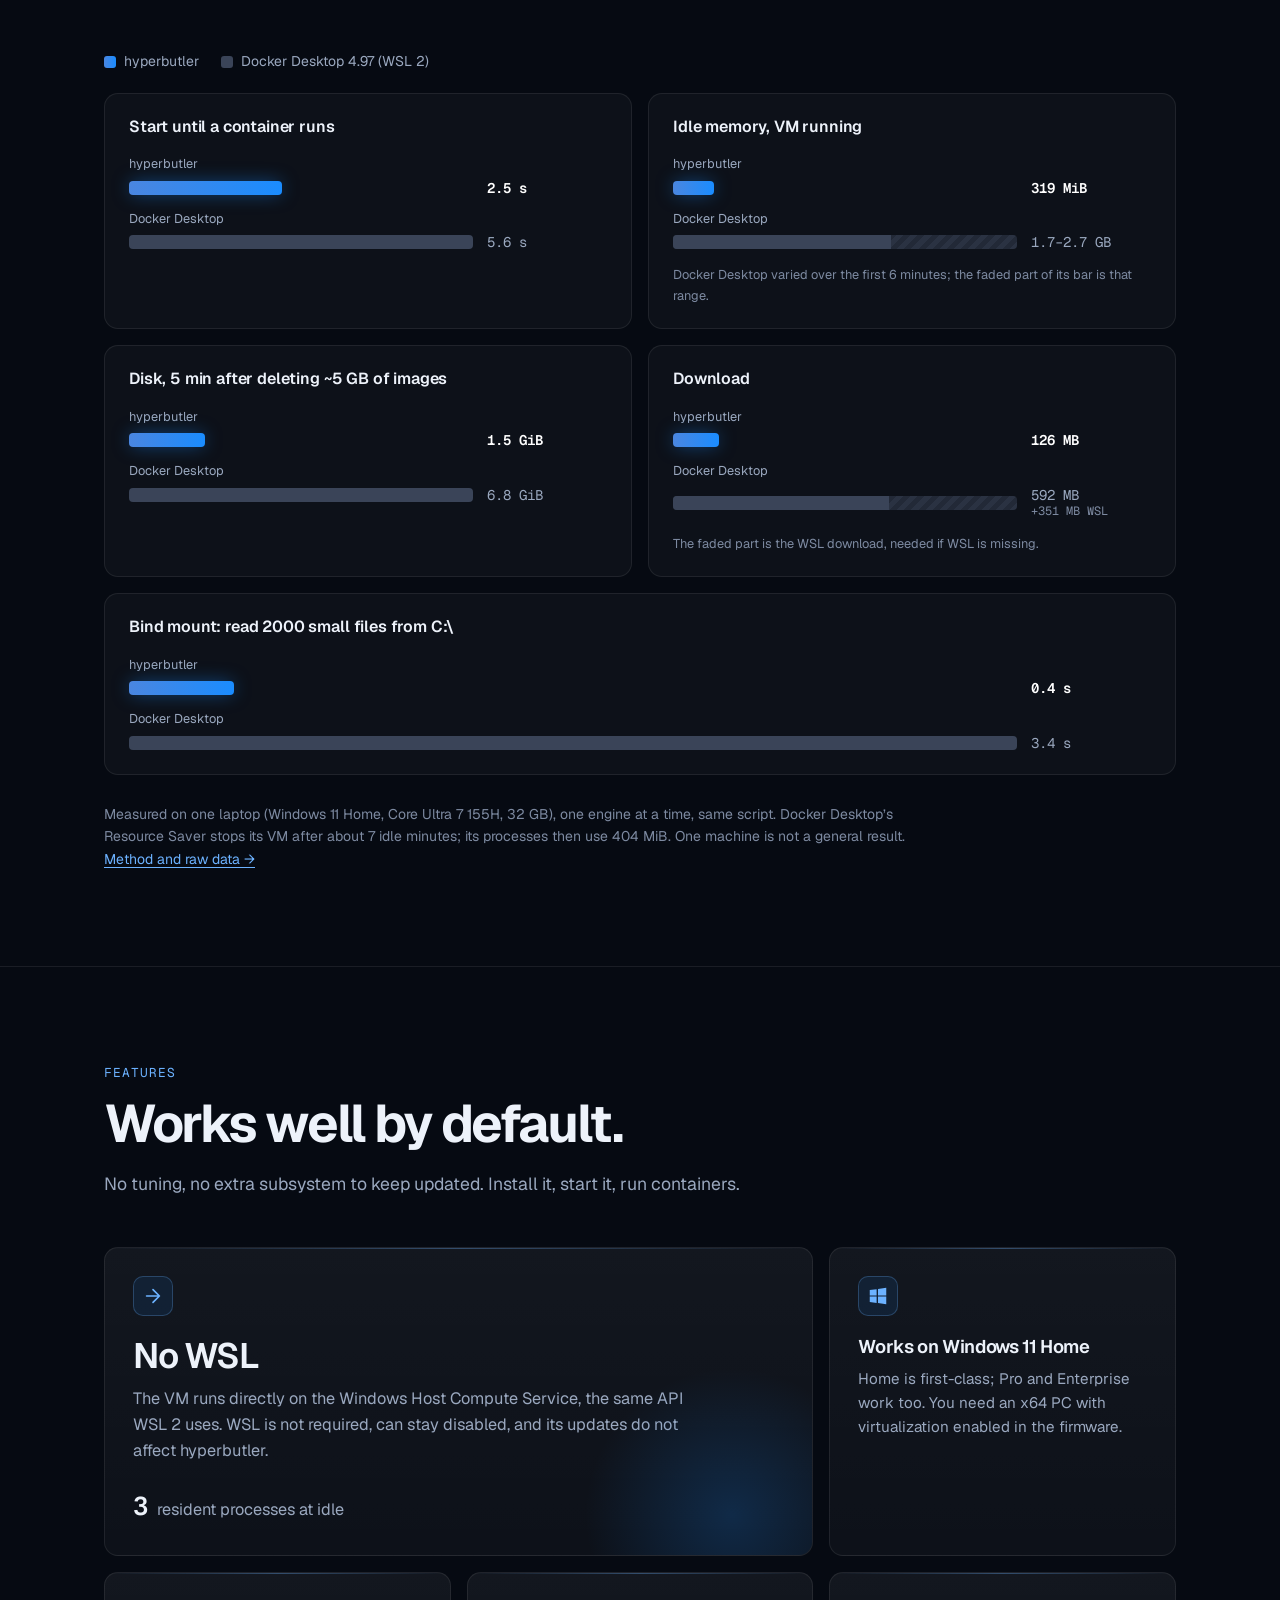
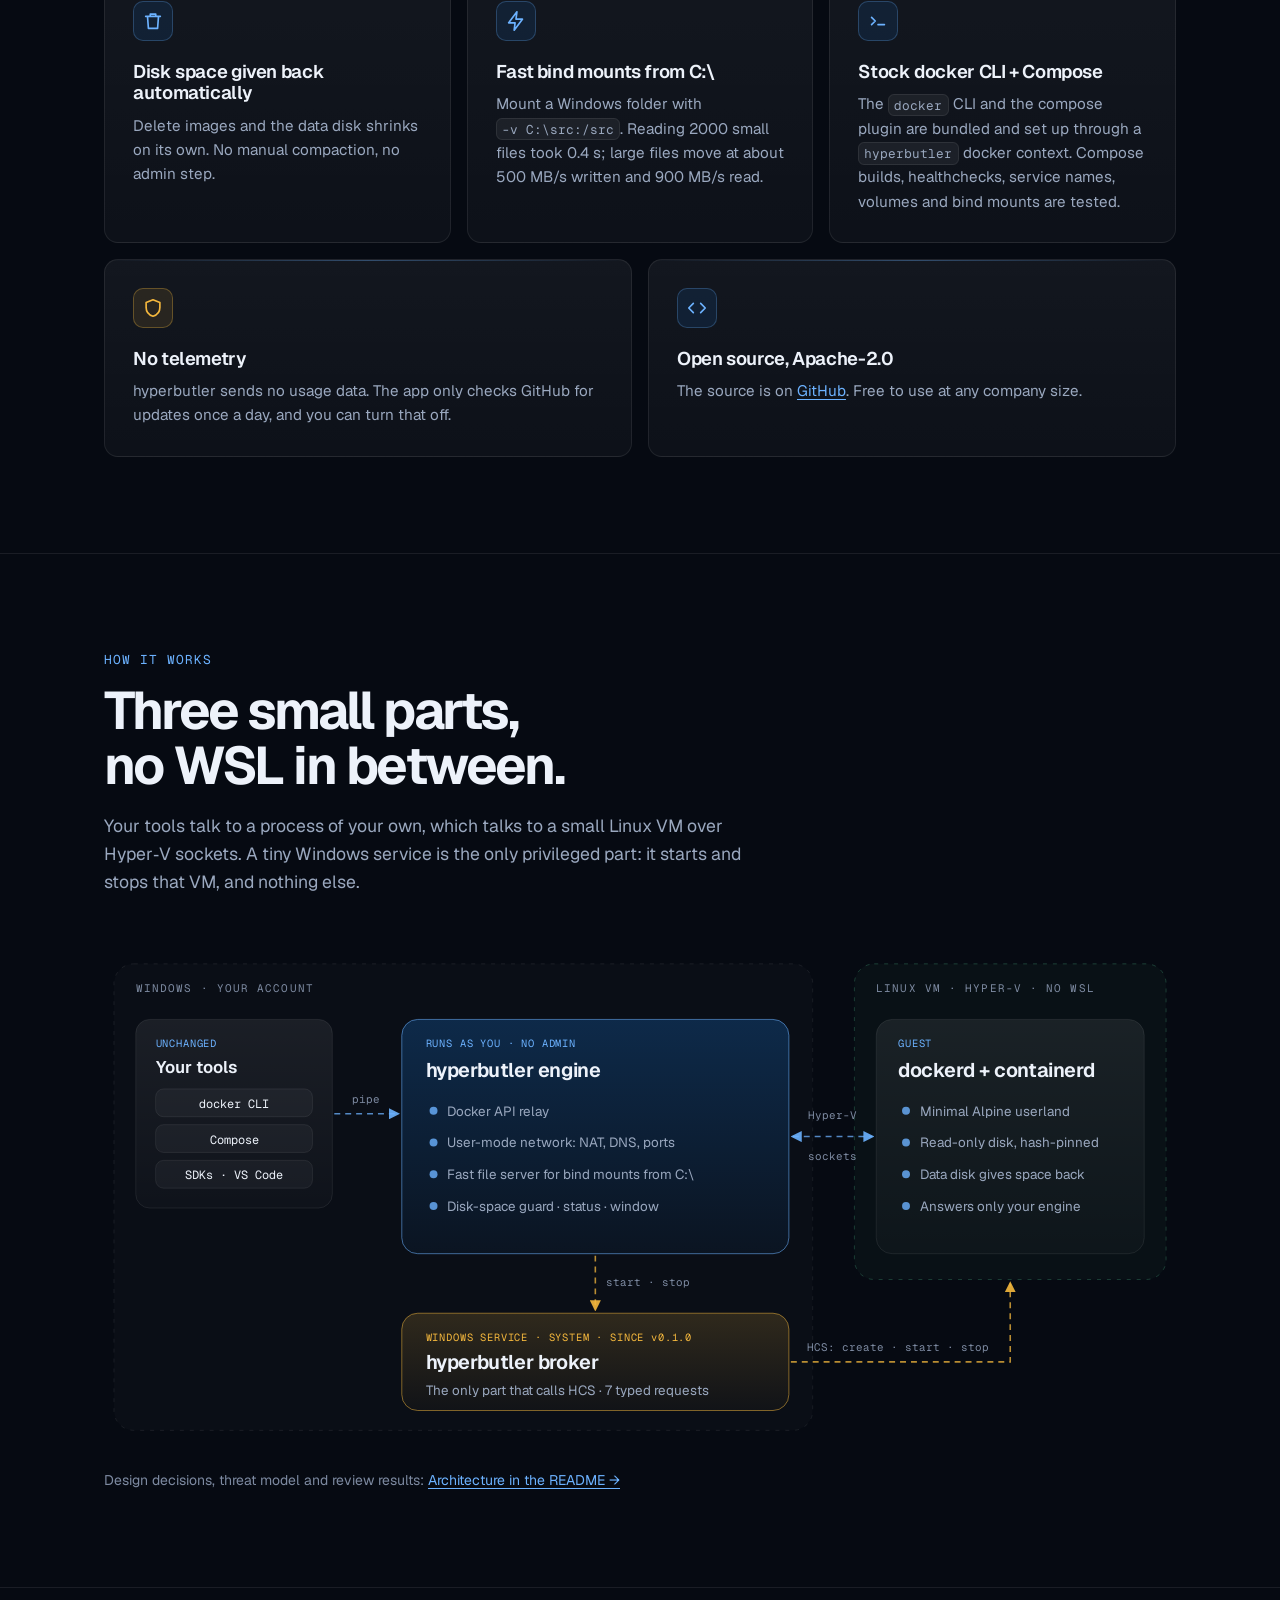
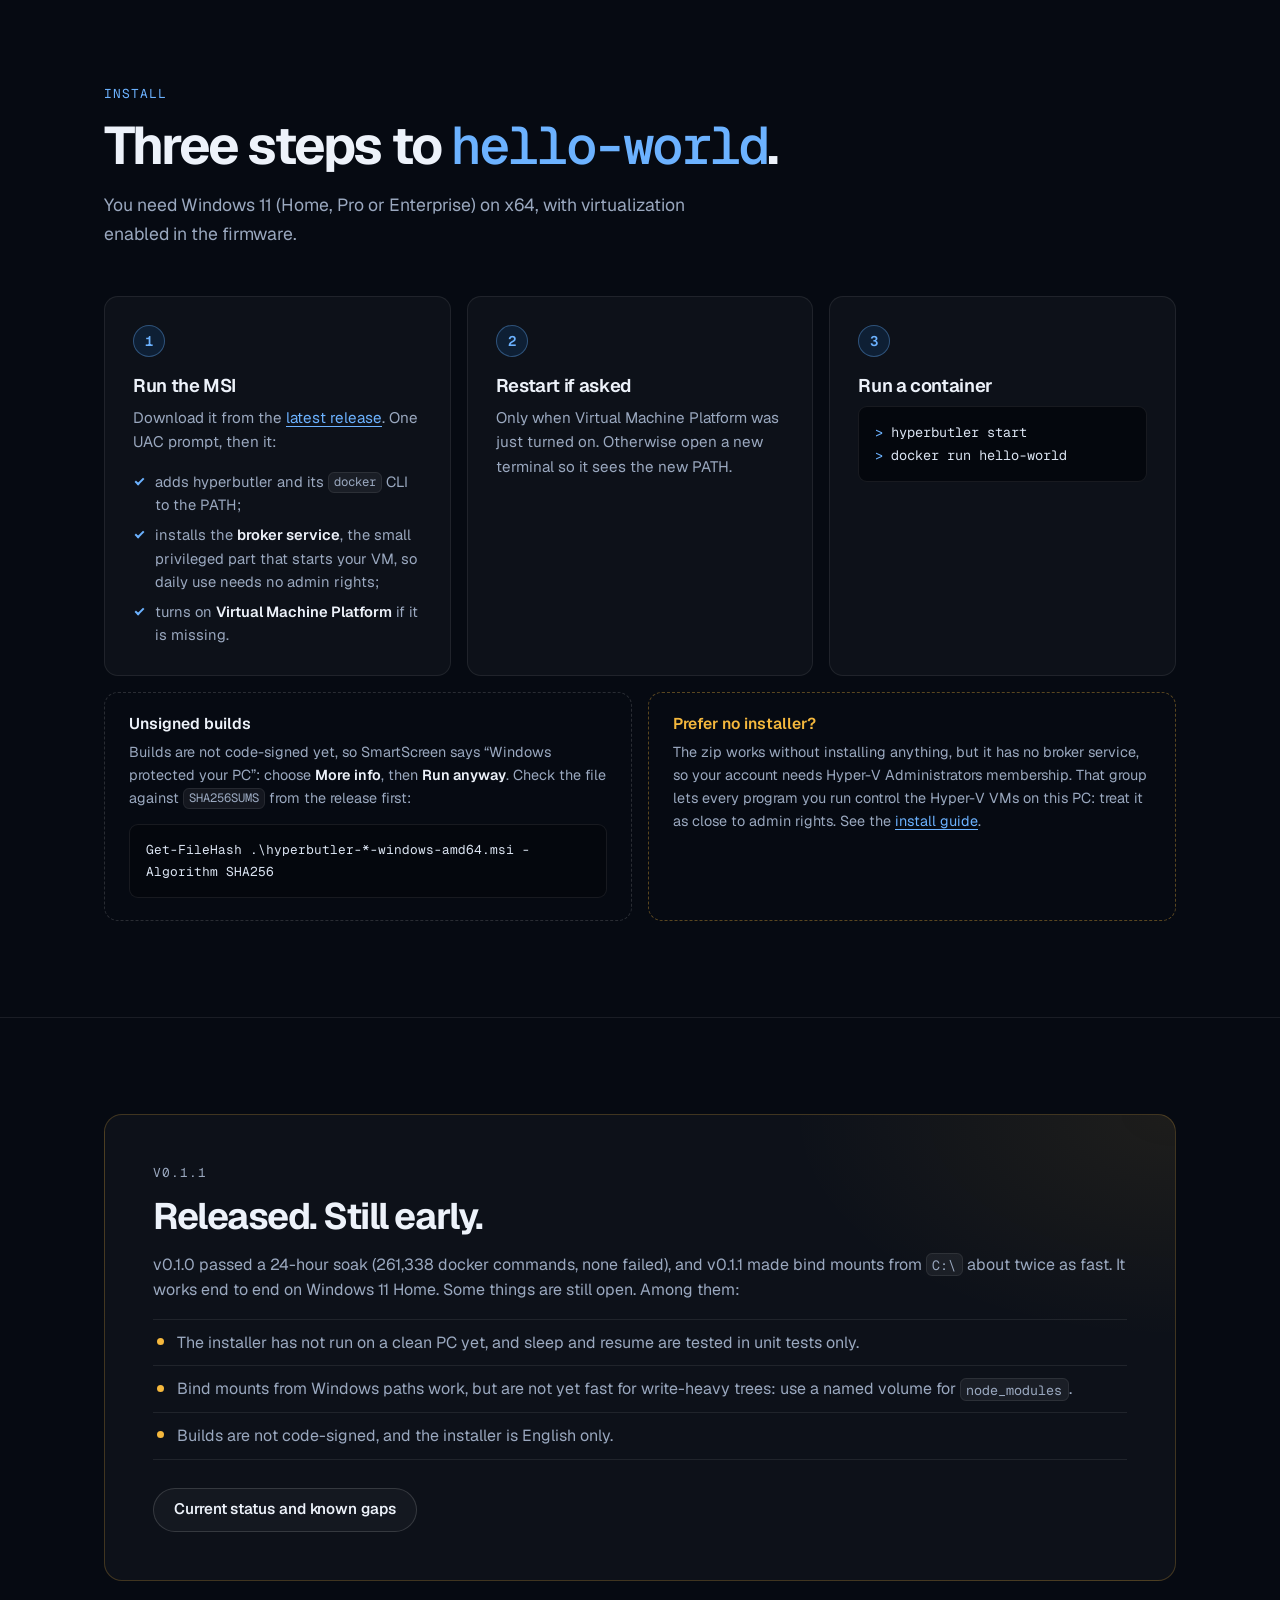
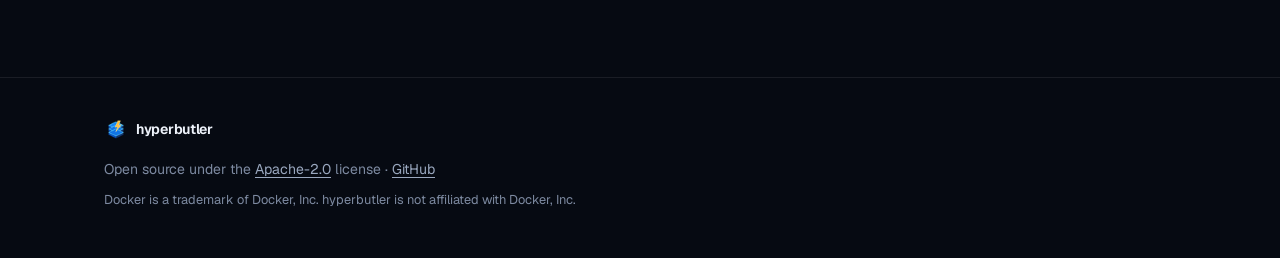
==== commit bcef7f3a: "site: v0.1.1, bind mounts twice as fast The hero pill, the bind-mount tile and the status card name " ====
--- a/public/index.html
+++ b/public/index.html
@@ -60,7 +60,7 @@
         <div class="hero-copy">
           <a class="pill" href="#status">
             <span class="pill-tag">New</span>
-            <span>v0.1.0, the first release</span>
+            <span>v0.1.1: bind mounts twice as fast</span>
             <span class="pill-arrow" aria-hidden="true">&rarr;</span>
           </a>
           <h1 id="hero-title" class="hero-title">Docker on Windows.<br><span class="grad">Less&nbsp;RAM. Less&nbsp;disk. No&nbsp;WSL.</span></h1>
@@ -244,7 +244,7 @@
               <svg viewBox="0 0 24 24" width="22" height="22"><path d="M13 2 4 14h7l-1 8 9-12h-7z" fill="none" stroke="currentColor" stroke-width="1.8" stroke-linejoin="round"/></svg>
             </span>
             <h3>Fast bind mounts from C:\</h3>
-            <p>Mount a Windows folder with <code>-v C:\src:/src</code>. Reading 2000 small files took 0.4&nbsp;s.</p>
+            <p>Mount a Windows folder with <code>-v C:\src:/src</code>. Reading 2000 small files took 0.4&nbsp;s; large files move at about 500&nbsp;MB/s written and 900&nbsp;MB/s read.</p>
           </li>
           <li class="tile">
             <span class="tile-ico" aria-hidden="true">
@@ -458,9 +458,9 @@
     <section id="status" class="section" aria-labelledby="status-title">
       <div class="wrap">
         <div class="preview-card">
-          <p class="eyebrow eyebrow-amber">v0.1.0</p>
-          <h2 id="status-title" class="h2 h2-sm">The first release. Still early.</h2>
-          <p>It passed a 24-hour soak (261,338 docker commands, none failed) and works end to end on Windows 11 Home. Some things are still open. Among them:</p>
+          <p class="eyebrow eyebrow-amber">v0.1.1</p>
+          <h2 id="status-title" class="h2 h2-sm">Released. Still early.</h2>
+          <p>v0.1.0 passed a 24-hour soak (261,338 docker commands, none failed), and v0.1.1 made bind mounts from <code>C:\</code> about twice as fast. It works end to end on Windows 11 Home. Some things are still open. Among them:</p>
           <ul class="gaps">
             <li>The installer has not run on a clean PC yet, and sleep and resume are tested in unit tests only.</li>
             <li>Bind mounts from Windows paths work, but are not yet fast for write-heavy trees: use a named volume for <code>node_modules</code>.</li>
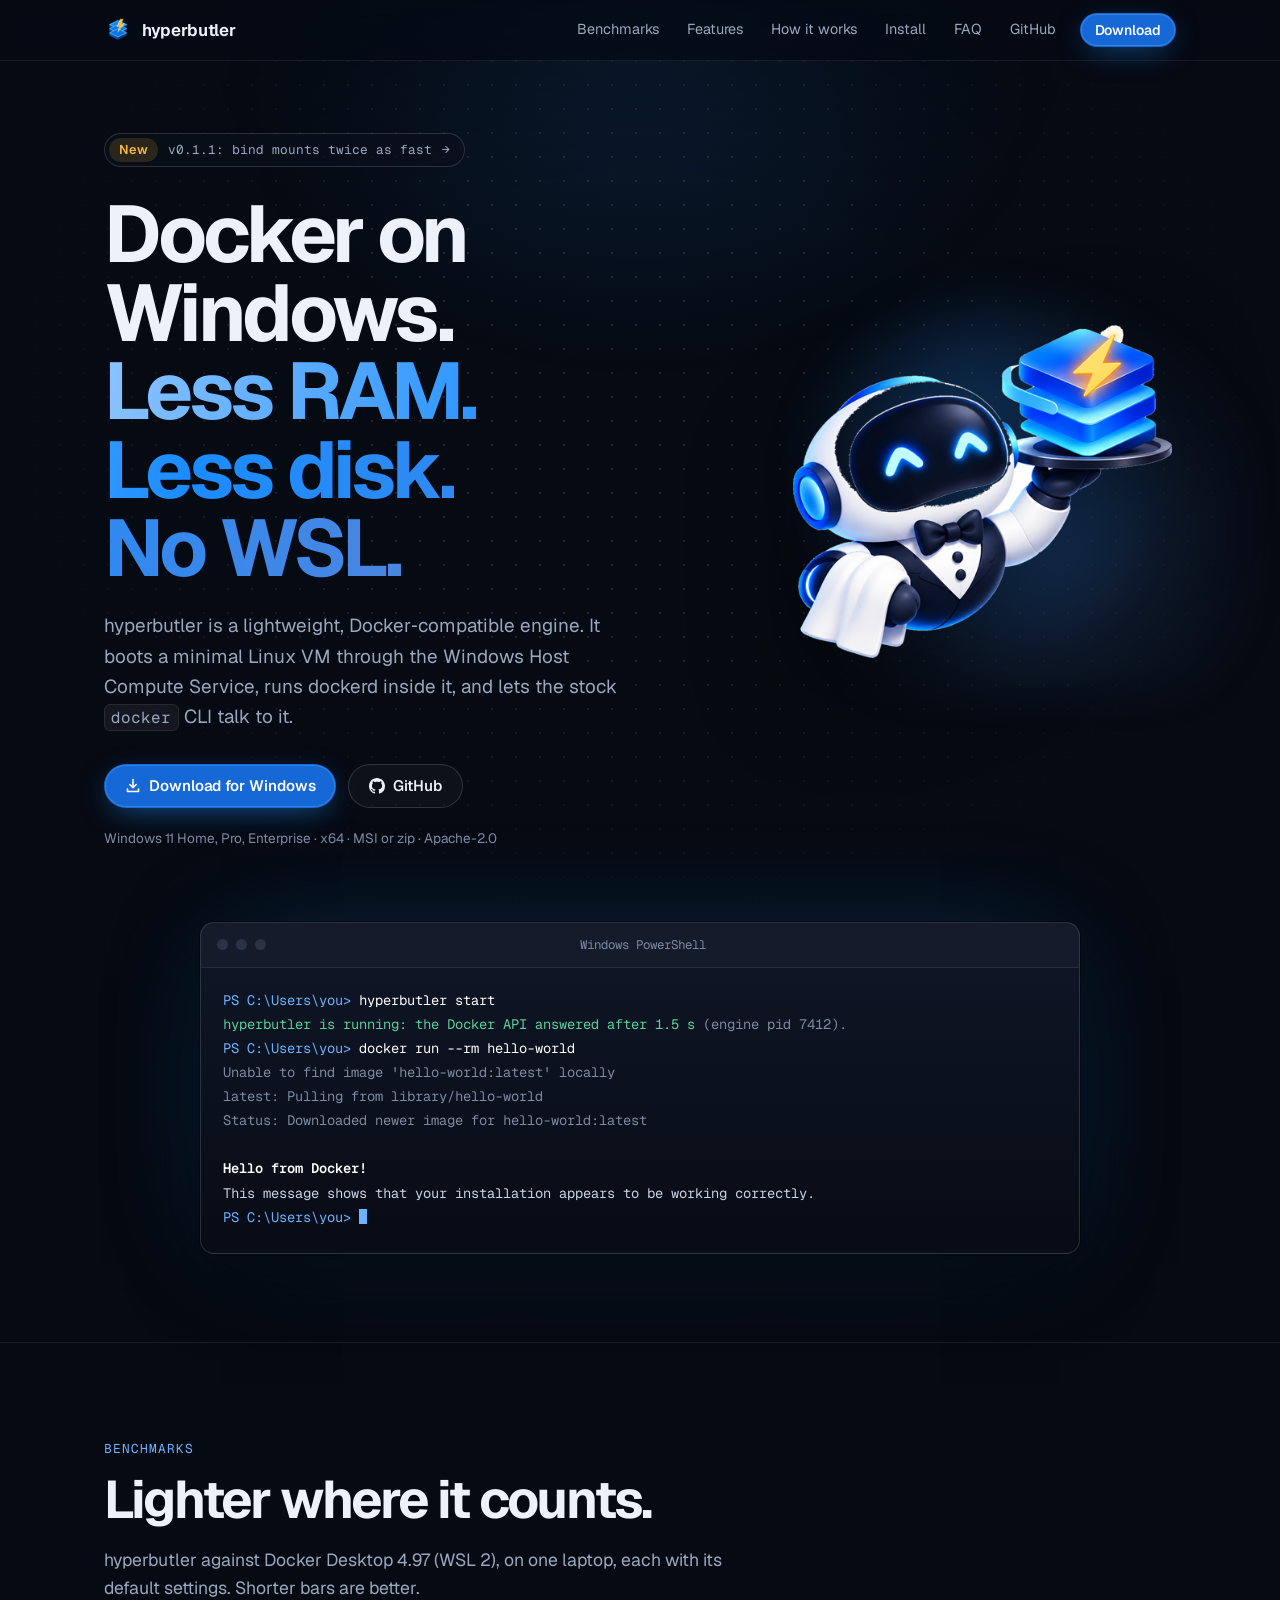
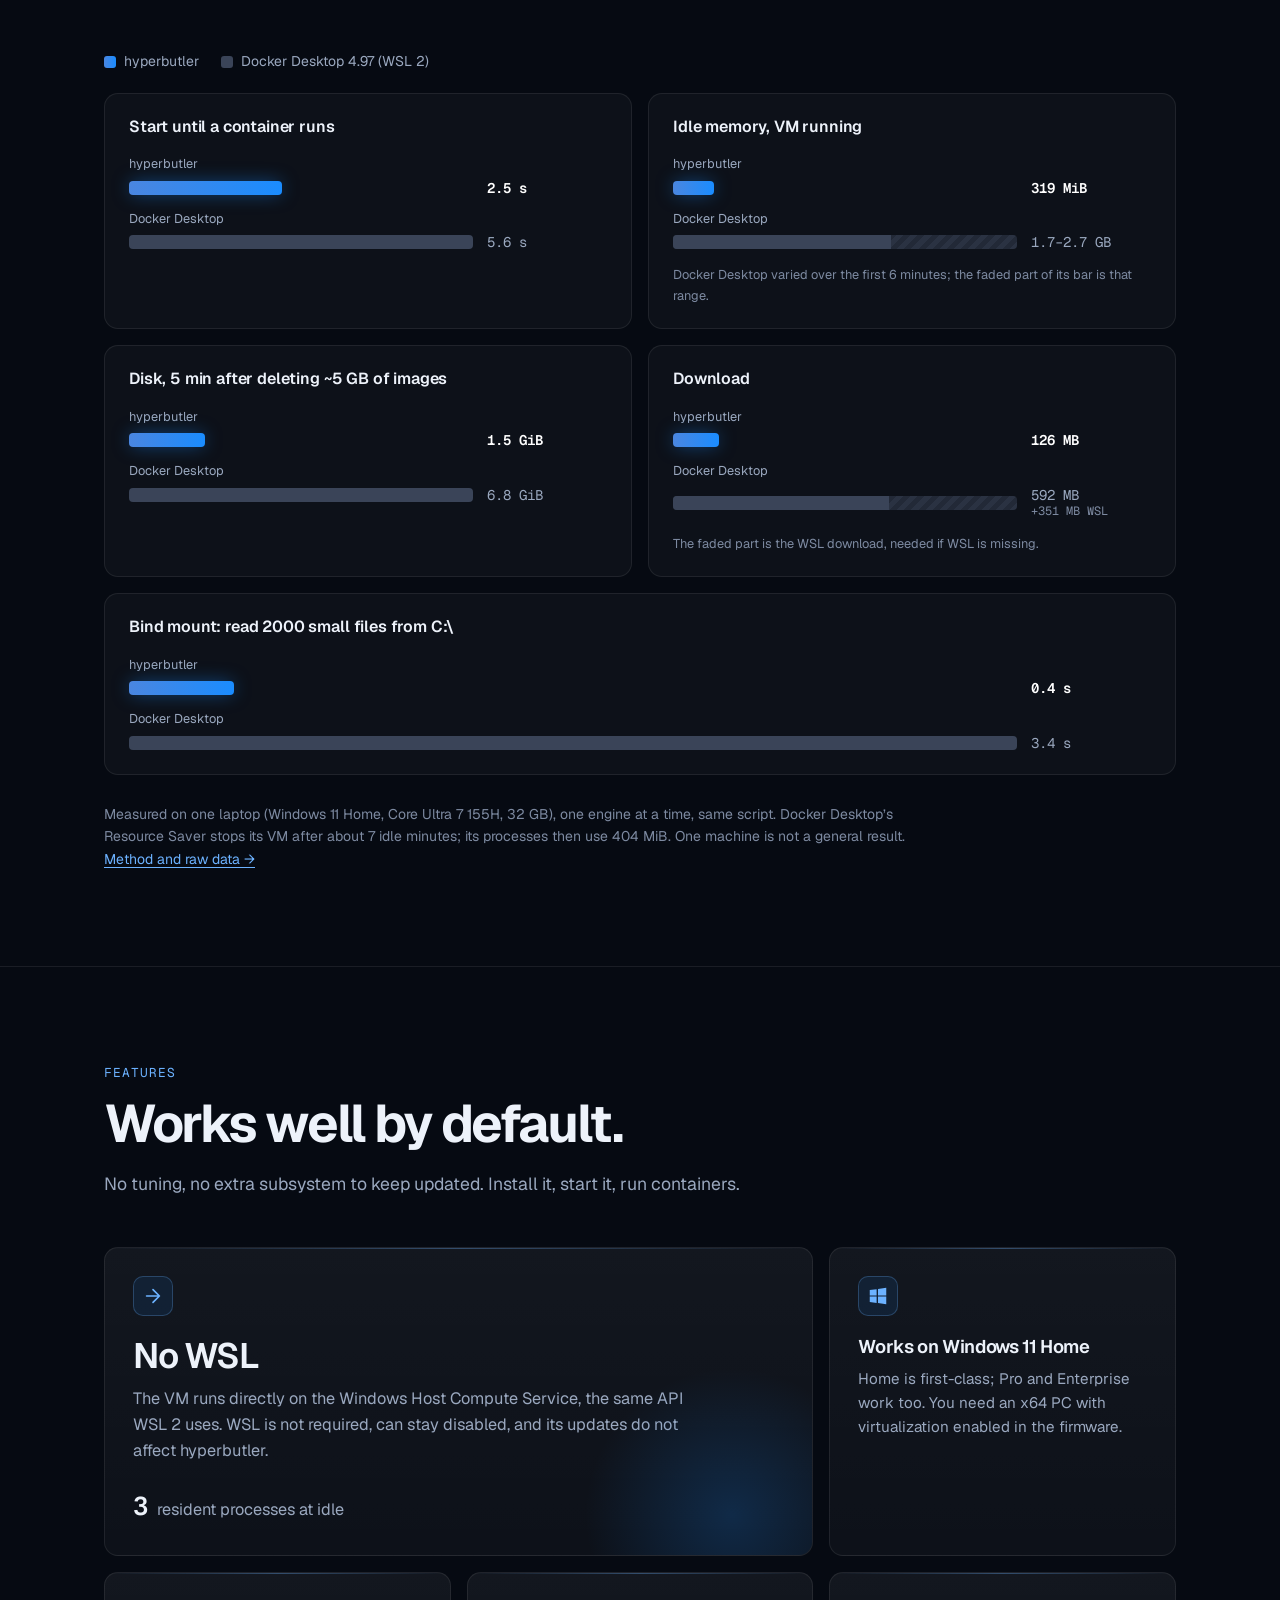
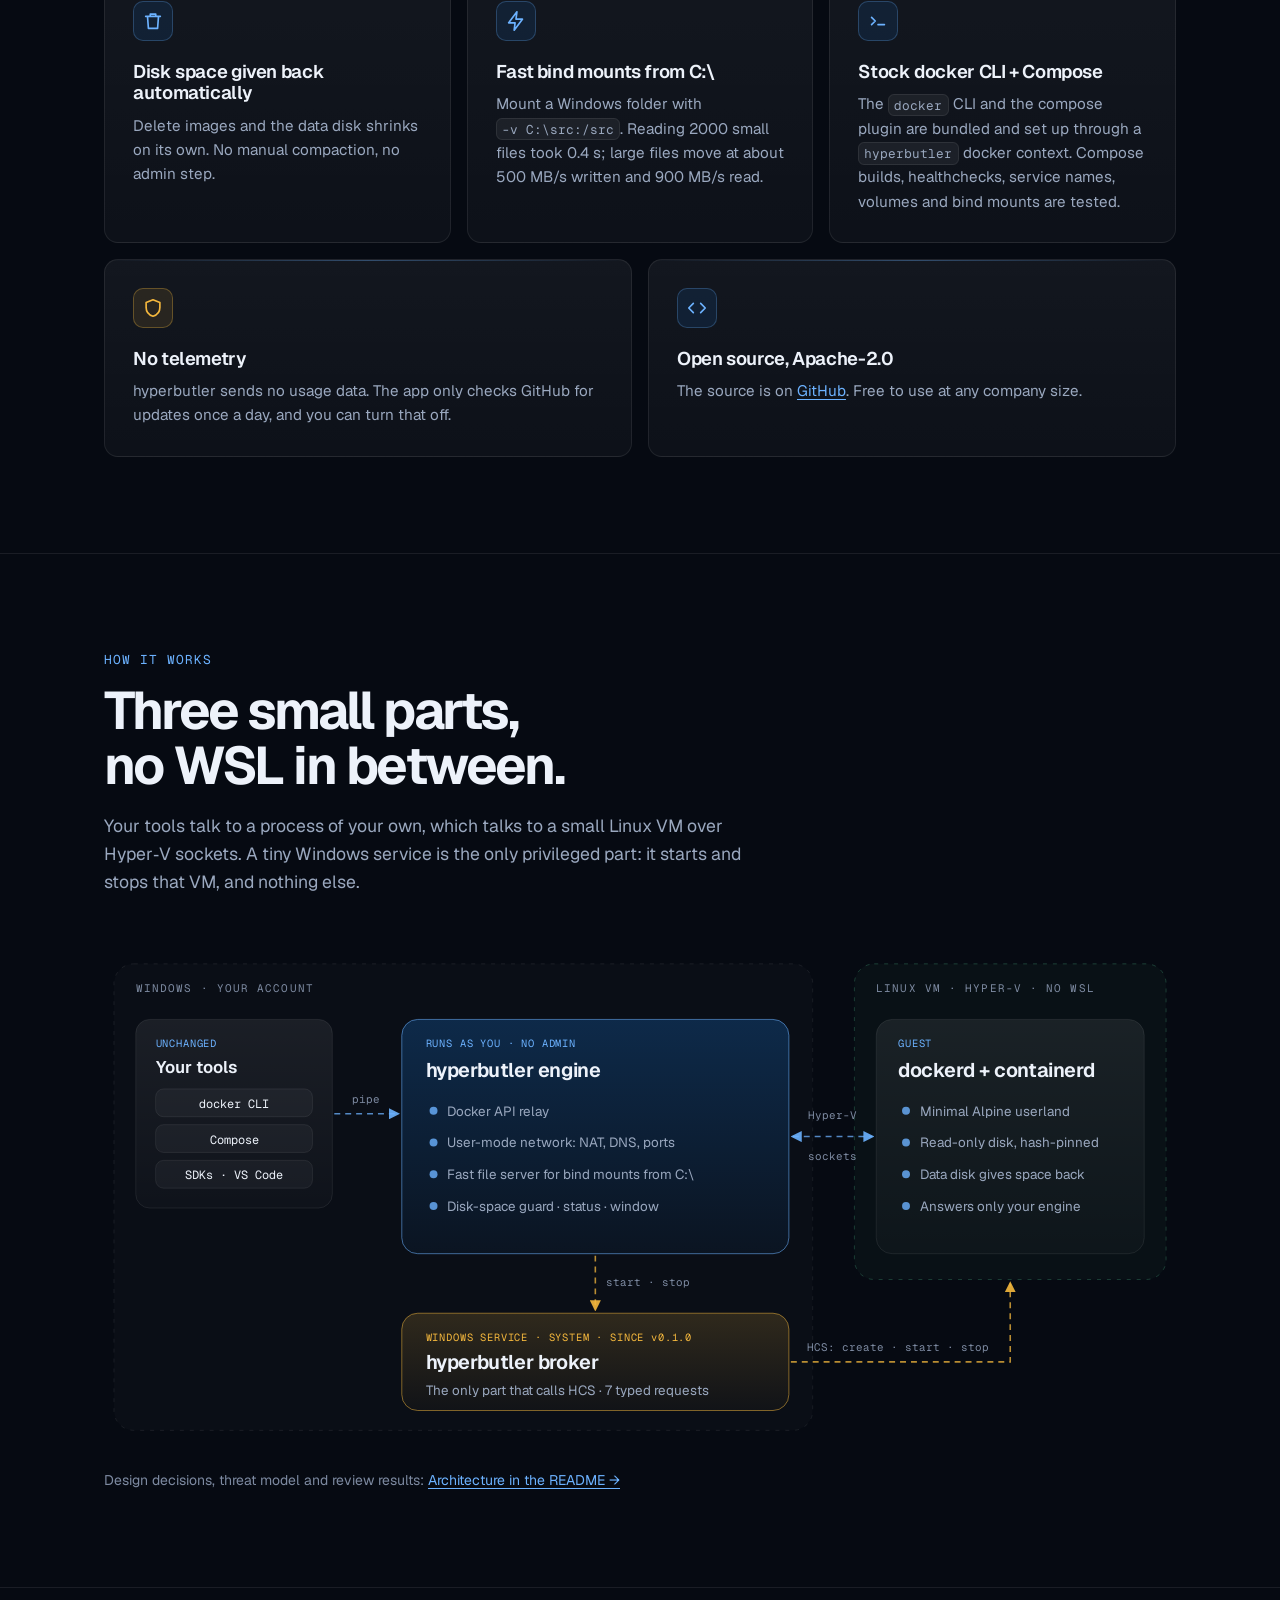
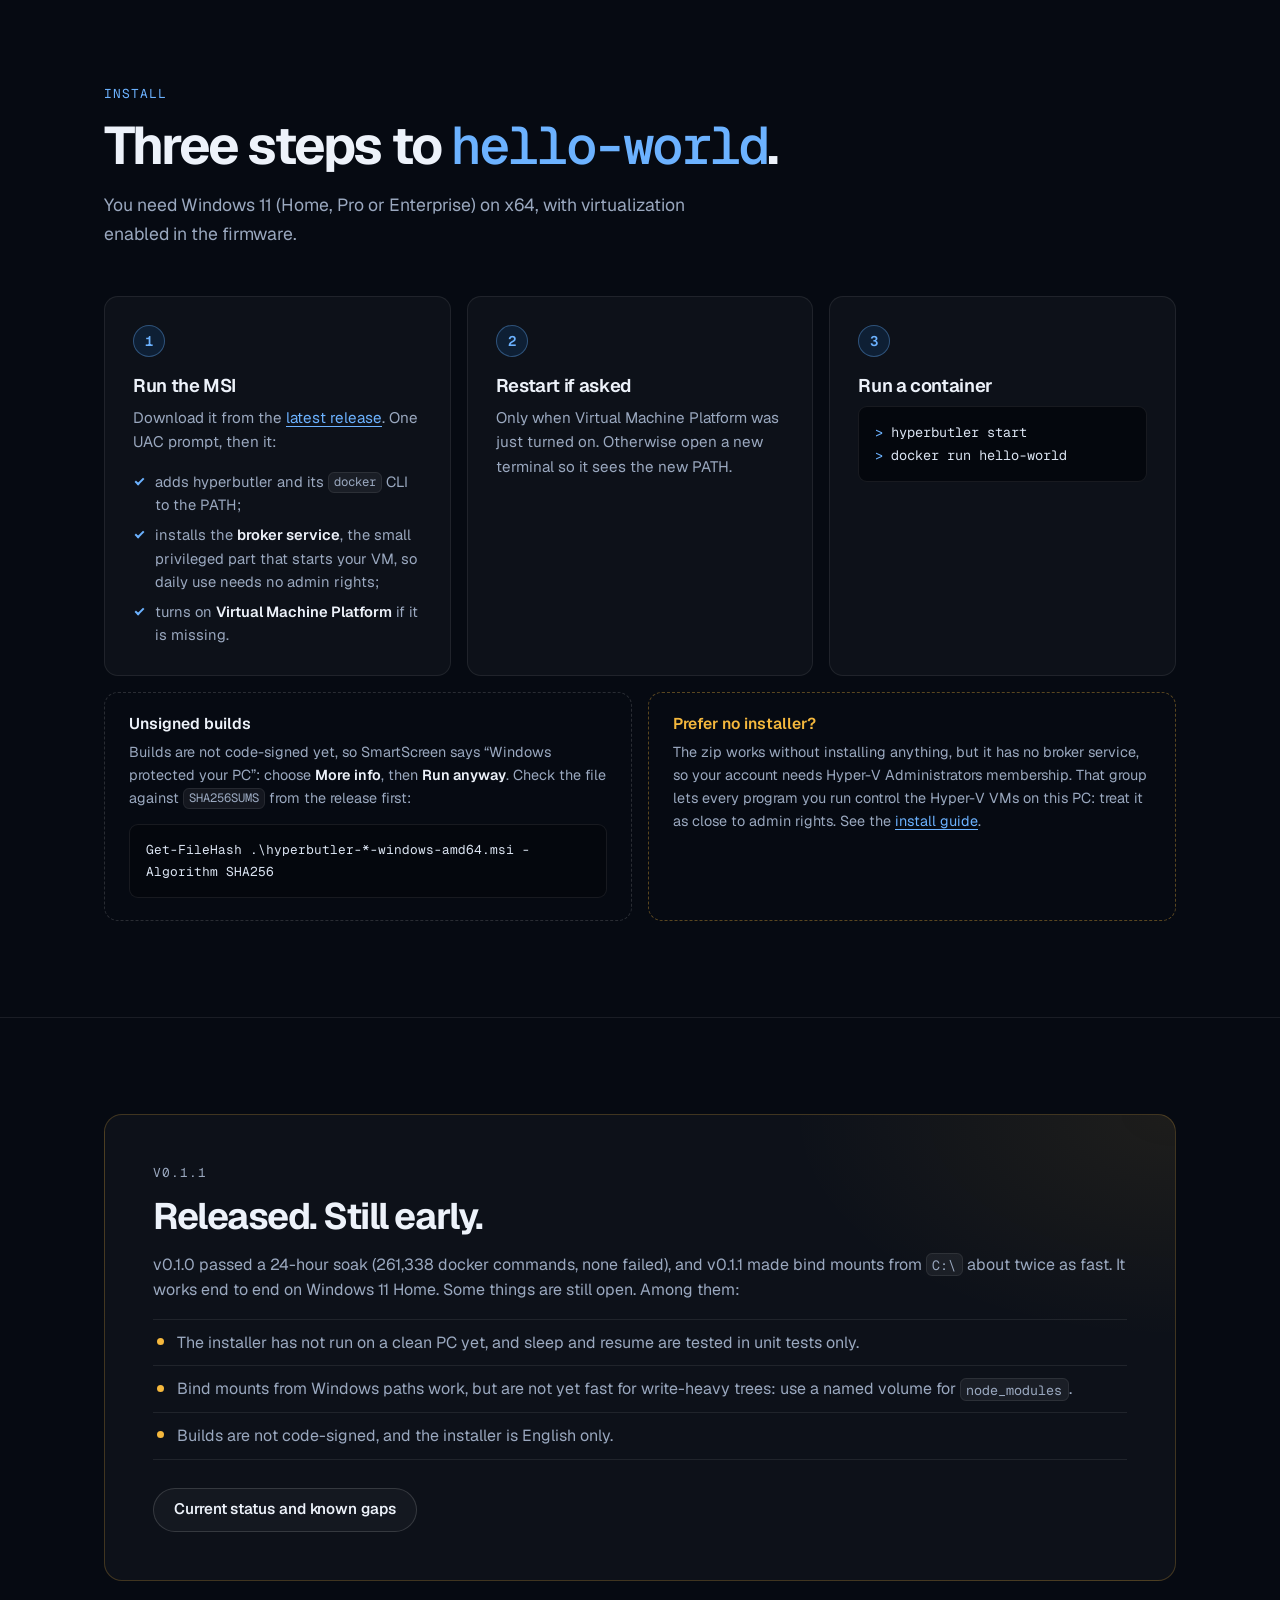
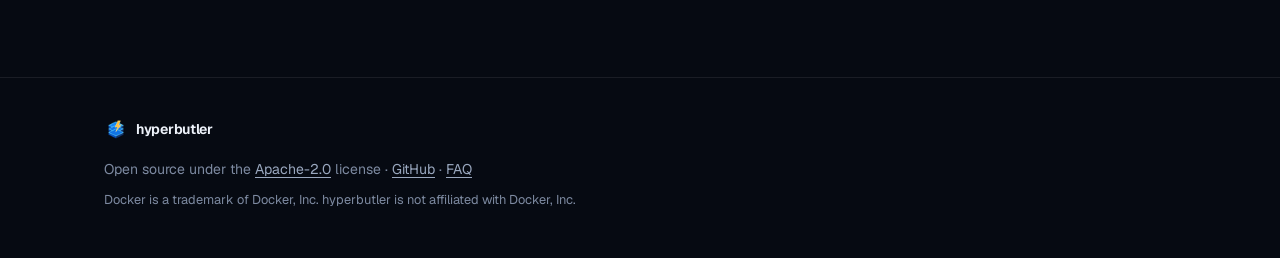
==== commit 61678b53: "site: FAQ and comparison page, llms.txt, structured data - /faq answers the questions people ask a s" ====
--- a/public/index.html
+++ b/public/index.html
@@ -30,6 +30,24 @@
   <link rel="apple-touch-icon" href="img/icon-256.png">
   <link rel="preload" href="fonts/Geist-Variable.woff2" as="font" type="font/woff2" crossorigin>
   <link rel="stylesheet" href="style.css">
+  <script type="application/ld+json">
+  {
+    "@context": "https://schema.org",
+    "@type": "SoftwareApplication",
+    "name": "hyperbutler",
+    "description": "An open-source, Docker-compatible engine for Windows 11 that runs dockerd in a small Hyper-V VM through the Host Compute Service, without WSL or Docker Desktop. Works with the stock docker CLI and Docker Compose.",
+    "url": "https://hyperbutler.dev/",
+    "downloadUrl": "https://github.com/Higangssh/hyperbutler/releases/latest",
+    "codeRepository": "https://github.com/Higangssh/hyperbutler",
+    "applicationCategory": "DeveloperApplication",
+    "operatingSystem": "Windows 11",
+    "softwareVersion": "0.1.1",
+    "license": "https://www.apache.org/licenses/LICENSE-2.0",
+    "isAccessibleForFree": true,
+    "offers": {"@type": "Offer", "price": "0", "priceCurrency": "USD"},
+    "image": "https://hyperbutler.dev/img/icon-256.png"
+  }
+  </script>
 </head>
 <body>
   <a class="skip" href="#main">Skip to content</a>
@@ -46,6 +64,7 @@
           <li class="nav-sec"><a href="#features">Features</a></li>
           <li class="nav-sec"><a href="#how">How it works</a></li>
           <li class="nav-sec"><a href="#install">Install</a></li>
+          <li class="nav-sec"><a href="faq">FAQ</a></li>
           <li><a href="https://github.com/Higangssh/hyperbutler">GitHub</a></li>
           <li><a class="btn btn-sm btn-primary" href="https://github.com/Higangssh/hyperbutler/releases/latest">Download</a></li>
         </ul>
@@ -482,6 +501,7 @@
         Open source under the
         <a href="https://github.com/Higangssh/hyperbutler/blob/main/LICENSE">Apache-2.0</a> license
         &middot; <a href="https://github.com/Higangssh/hyperbutler">GitHub</a>
+        &middot; <a href="faq">FAQ</a>
       </p>
       <p class="fine">Docker is a trademark of Docker, Inc. hyperbutler is not affiliated with Docker, Inc.</p>
     </div>
--- a/public/style.css
+++ b/public/style.css
@@ -911,6 +911,31 @@
   .tile-hero { grid-column: 1 / -1; }
 }
 
+/* The FAQ page: long text and tables. */
+.doc { padding: 64px 0 96px; }
+.doc-wrap { max-width: 780px; }
+.doc h1 { max-width: none; margin-bottom: 18px; }
+.doc h2 {
+  margin: 48px 0 12px;
+  font-size: 1.35rem;
+  font-weight: 640;
+  letter-spacing: -0.02em;
+  line-height: 1.25;
+}
+.doc p { margin: 0 0 14px; color: var(--muted); line-height: 1.7; }
+.doc p a, .doc td a { color: var(--blue-text); }
+.doc code { font-family: var(--mono); font-size: 0.88em; color: var(--text); }
+.doc .code { margin: 8px 0 18px; overflow-x: auto; }
+.doc .cta { margin-top: 48px; }
+.table-scroll { margin: 8px 0 18px; overflow-x: auto; border: 1px solid var(--line); border-radius: var(--radius-sm); }
+.doc table { width: 100%; border-collapse: collapse; font-size: 0.9rem; }
+.doc th, .doc td { padding: 10px 14px; border-bottom: 1px solid var(--line); text-align: left; vertical-align: top; }
+.doc thead th { color: var(--text); font-weight: 620; background: var(--surface-2); white-space: nowrap; }
+.doc tbody th { color: var(--text); font-weight: 560; }
+.doc td { color: var(--muted); }
+.doc td:nth-child(2) { color: var(--text); }
+.doc tbody tr:last-child th, .doc tbody tr:last-child td { border-bottom: 0; }
+
 @media (max-width: 720px) {
   .nav-sec { display: none; }
   .hero { padding: 32px 0 64px; }
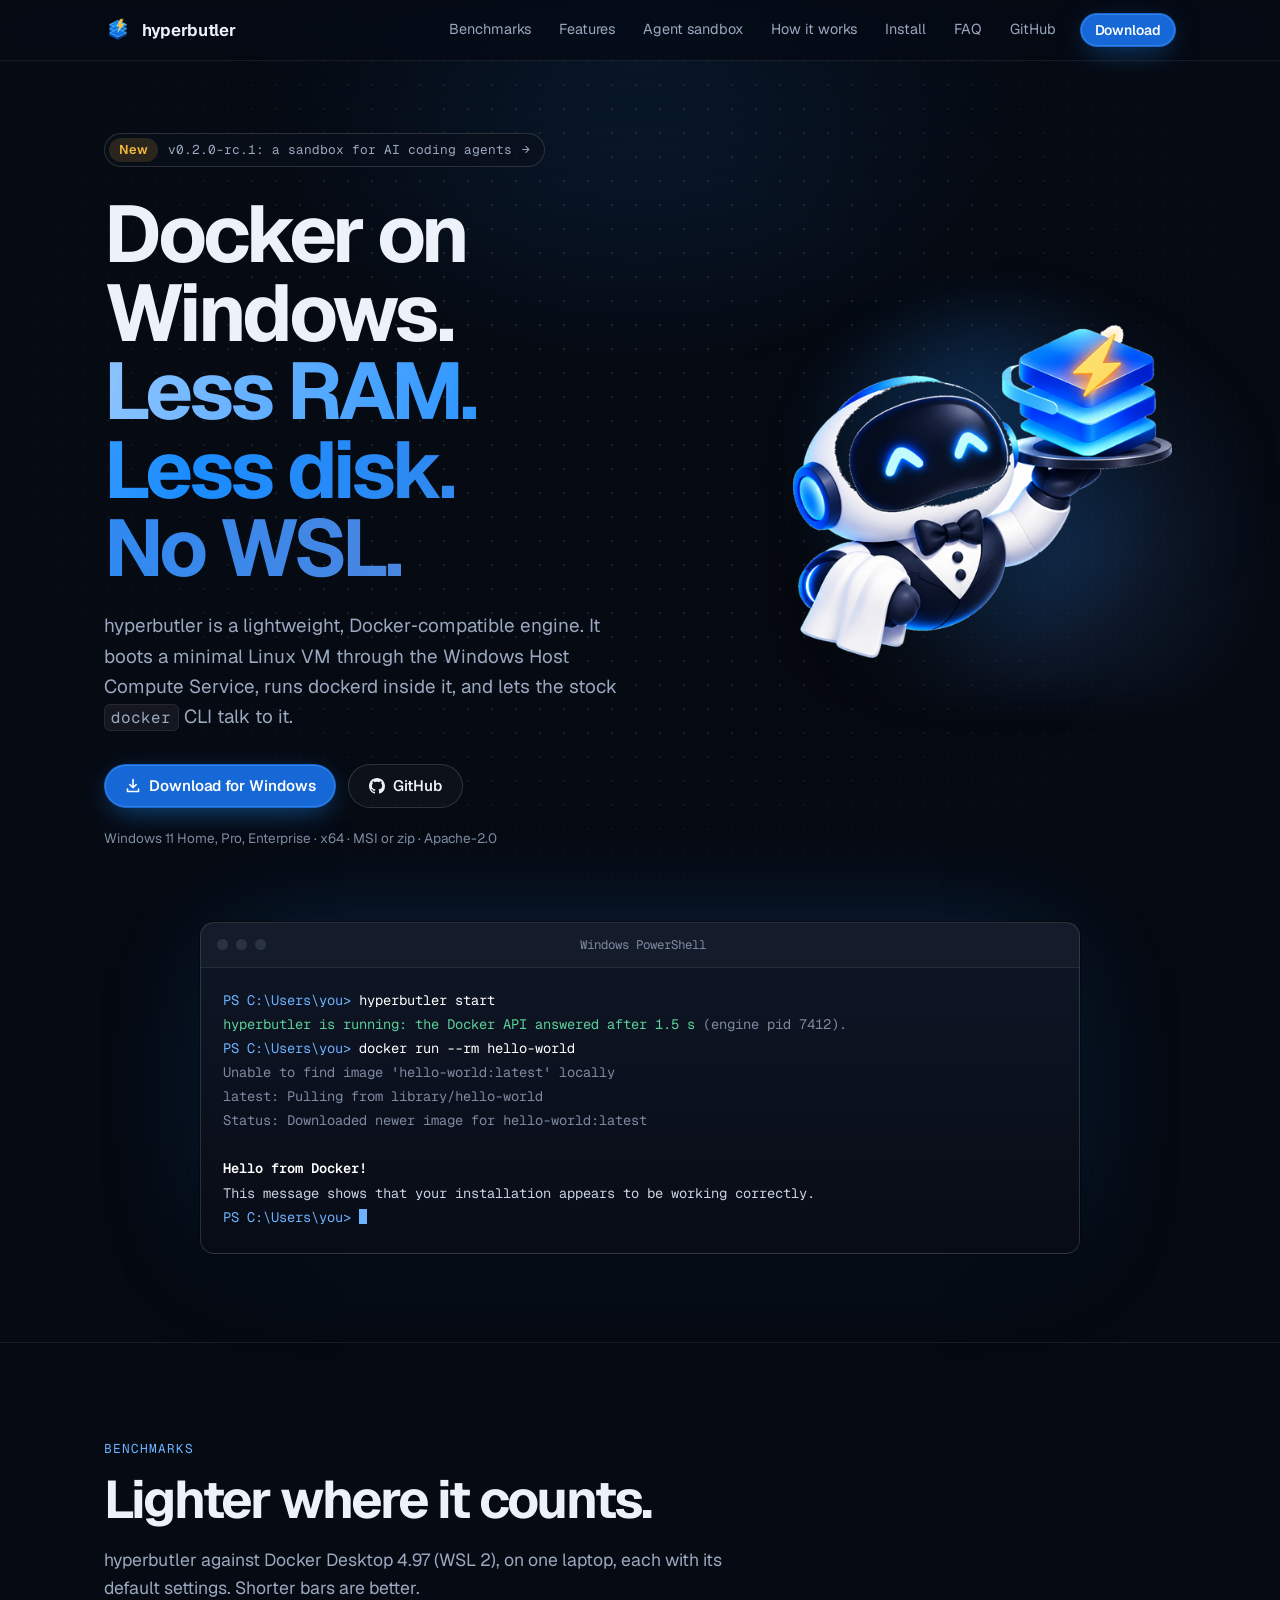
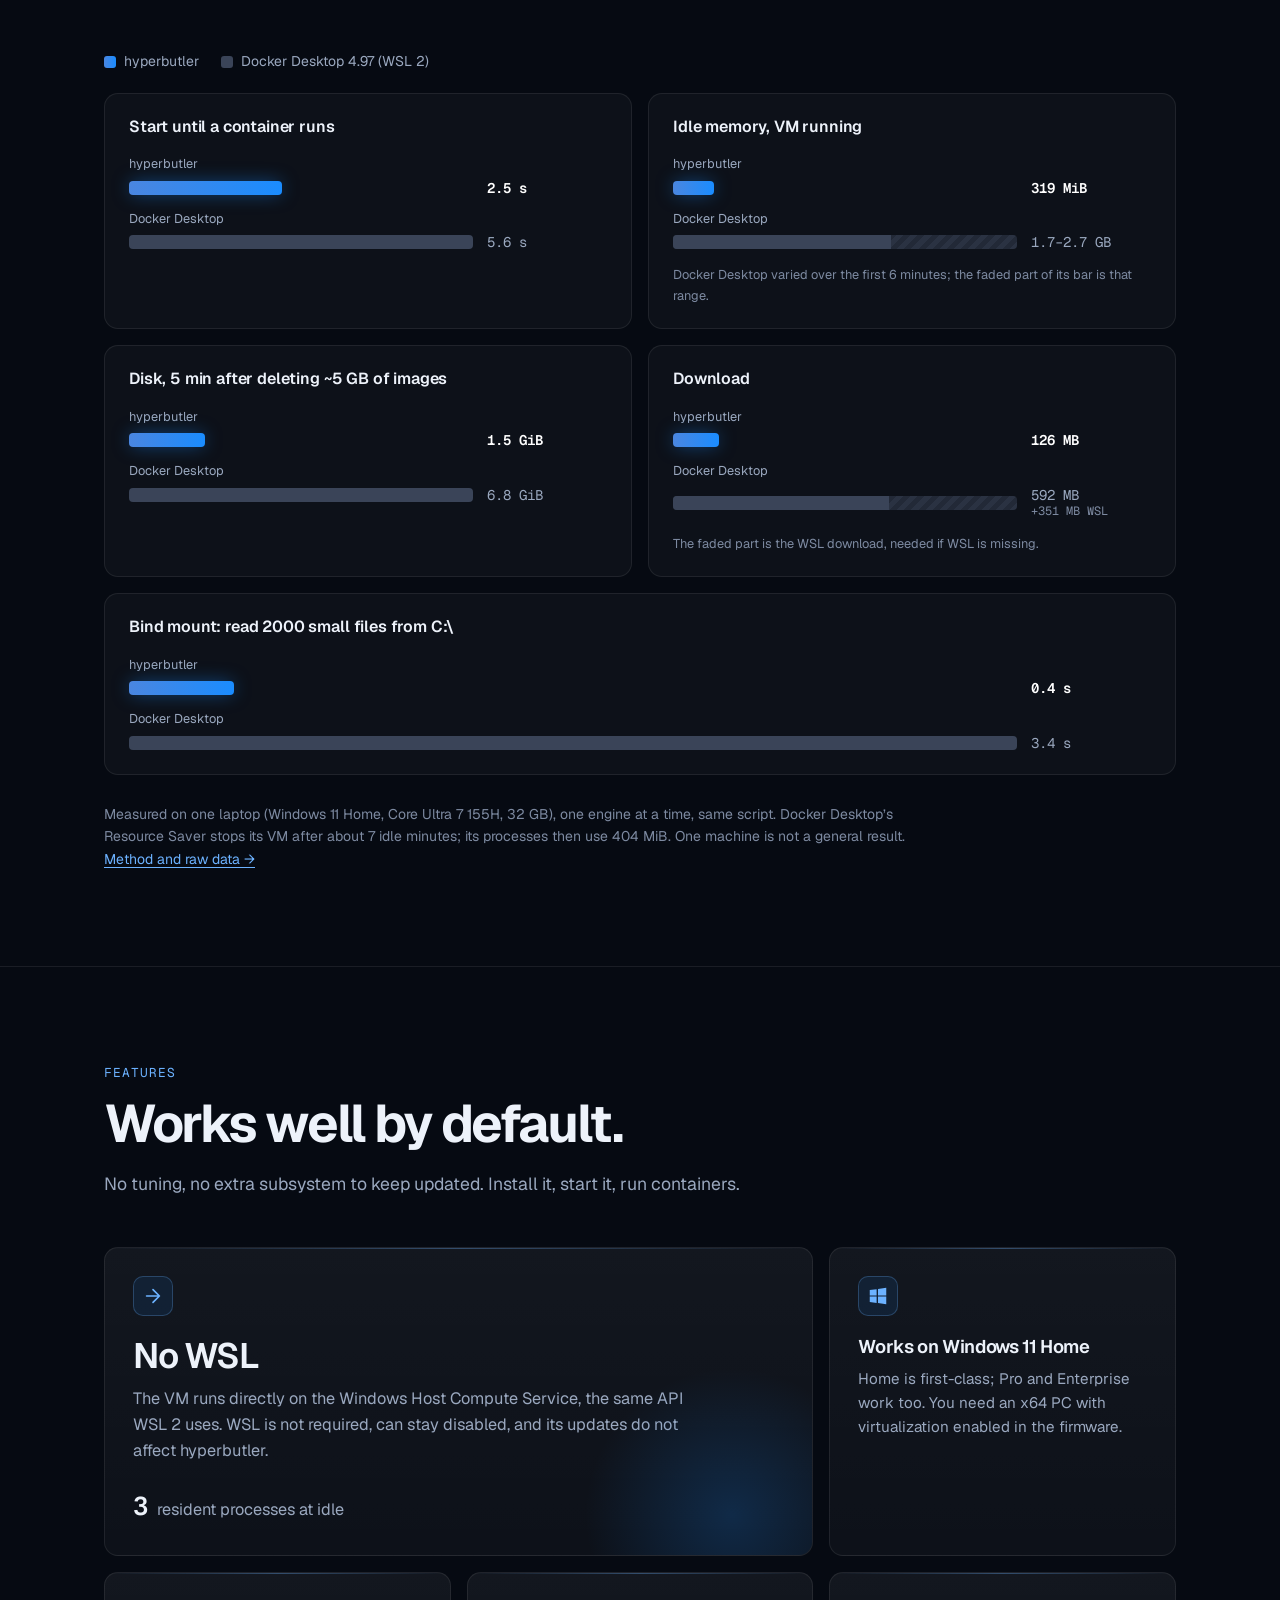
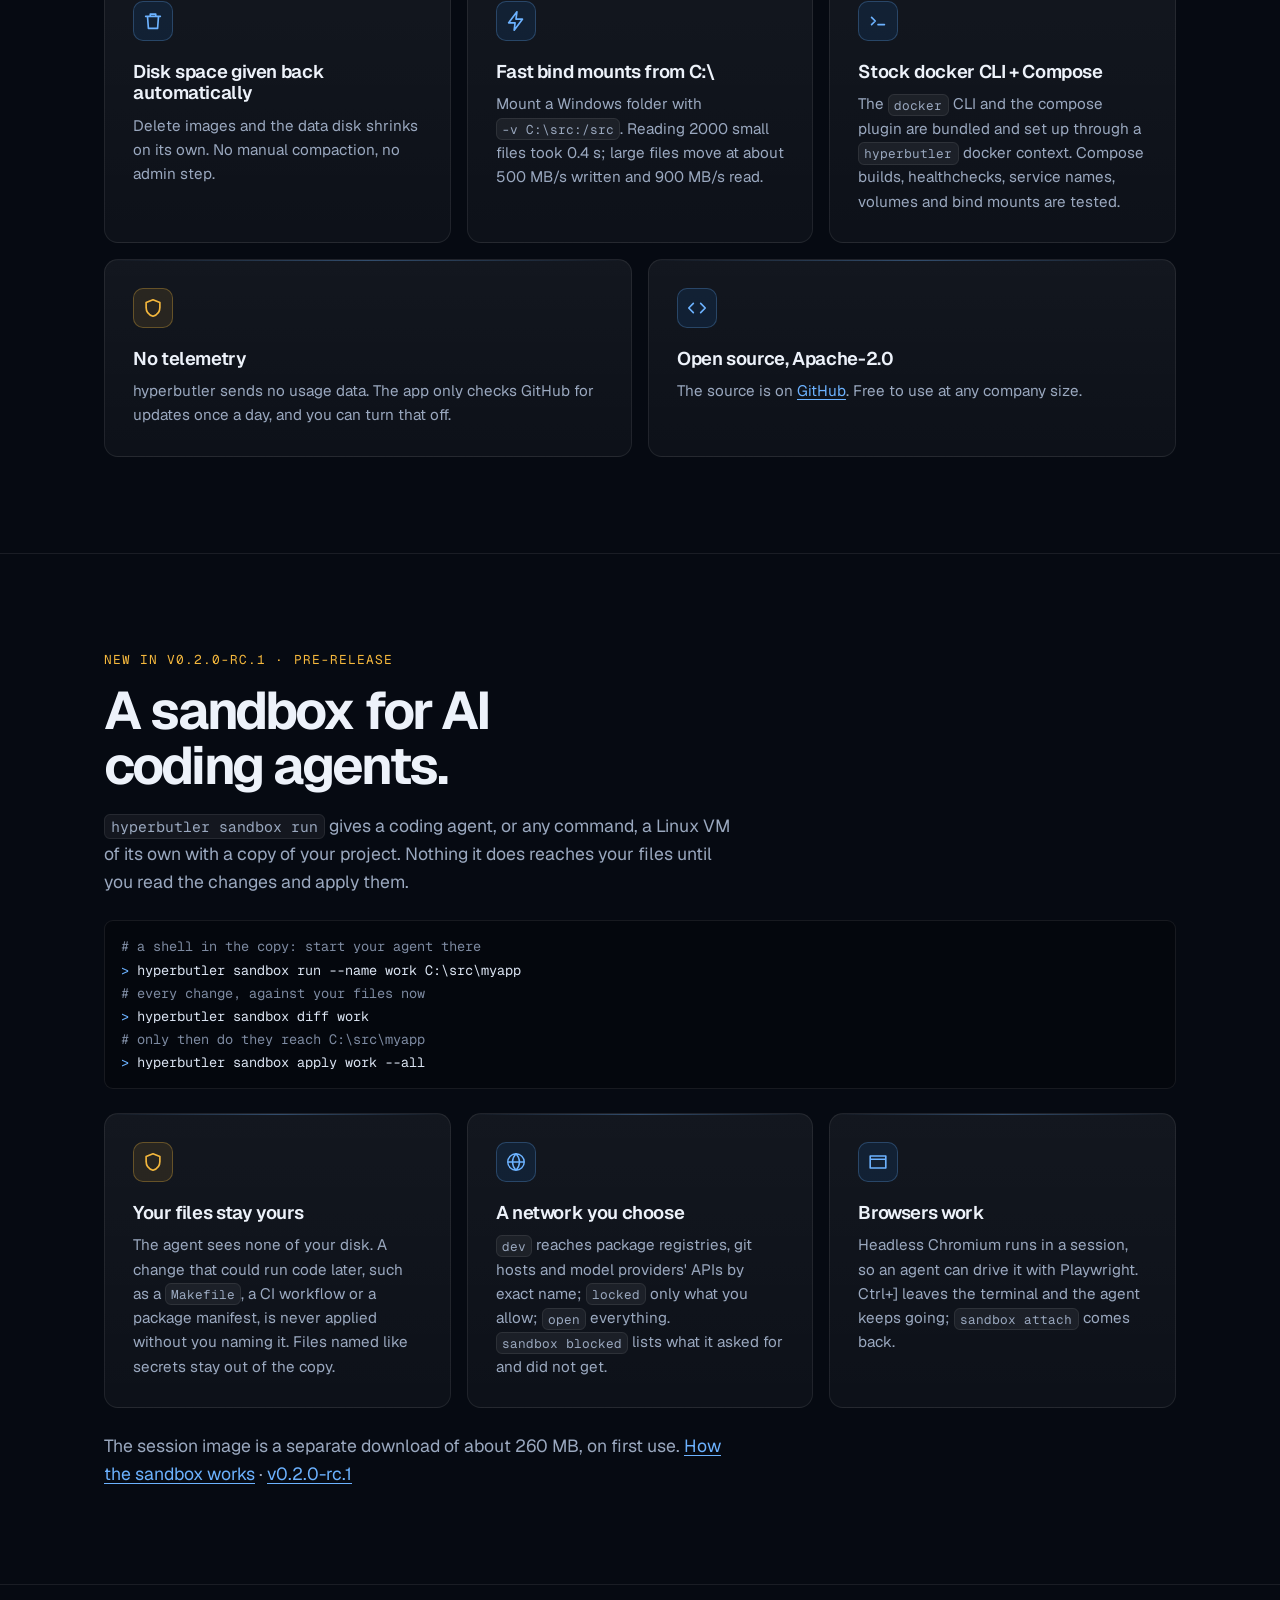
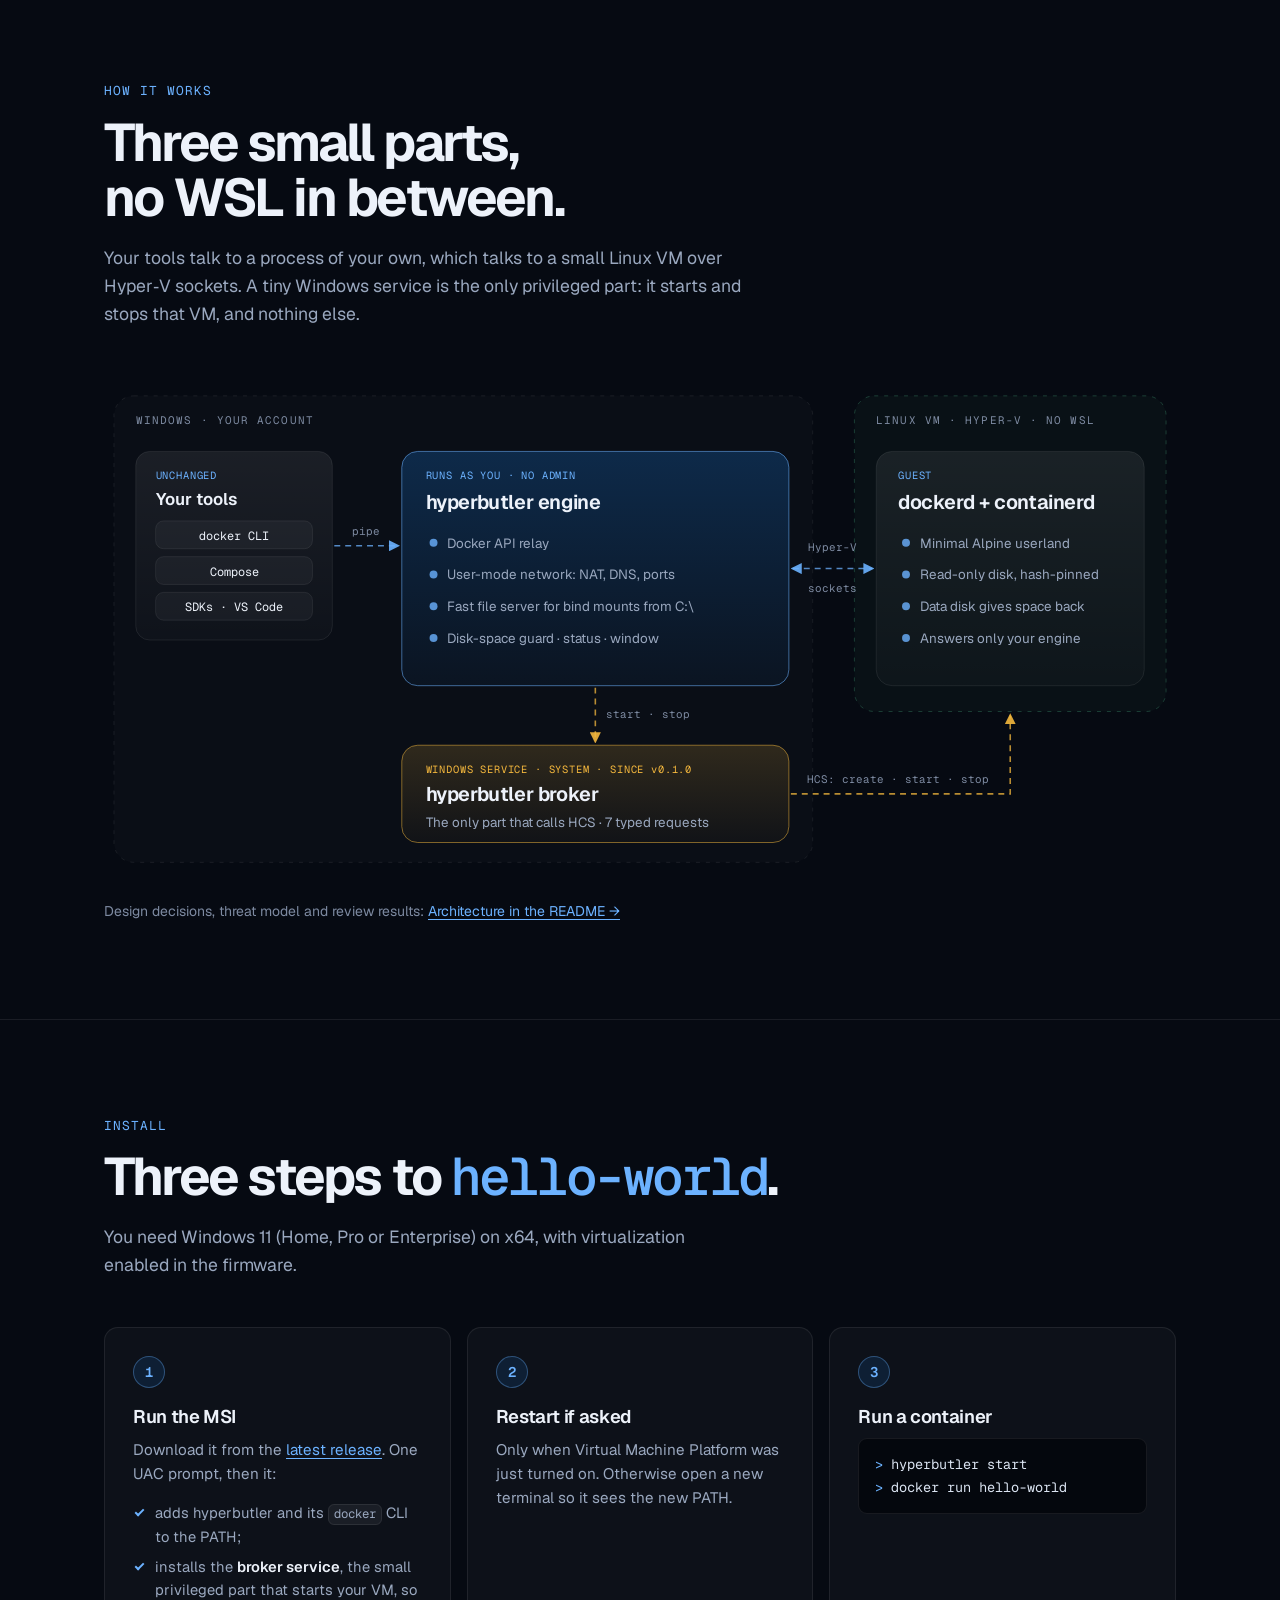
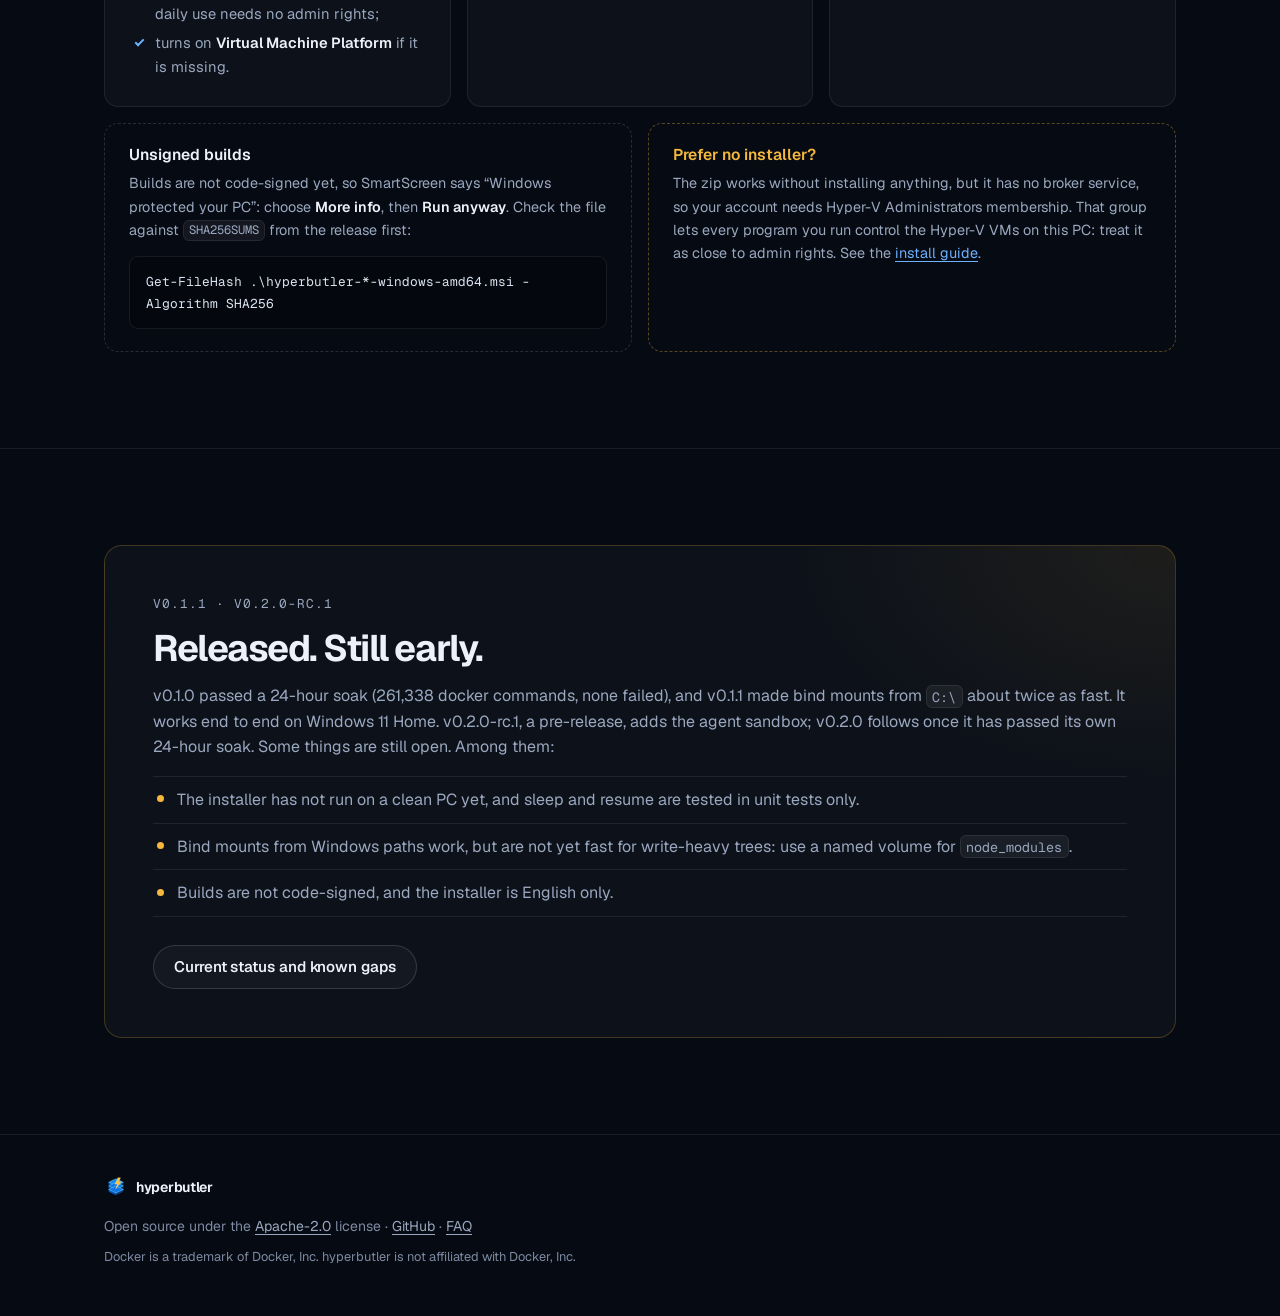
==== commit 8cdb5c05: "site: v0.2.0-rc.1 and the agent sandbox A section for the sandbox (review before apply, network mode" ====
--- a/public/index.html
+++ b/public/index.html
@@ -62,6 +62,7 @@
         <ul>
           <li class="nav-sec"><a href="#benchmarks">Benchmarks</a></li>
           <li class="nav-sec"><a href="#features">Features</a></li>
+          <li class="nav-sec"><a href="#sandbox">Agent sandbox</a></li>
           <li class="nav-sec"><a href="#how">How it works</a></li>
           <li class="nav-sec"><a href="#install">Install</a></li>
           <li class="nav-sec"><a href="faq">FAQ</a></li>
@@ -77,9 +78,9 @@
       <div class="hero-bg" aria-hidden="true"></div>
       <div class="wrap hero-grid">
         <div class="hero-copy">
-          <a class="pill" href="#status">
+          <a class="pill" href="#sandbox">
             <span class="pill-tag">New</span>
-            <span>v0.1.1: bind mounts twice as fast</span>
+            <span>v0.2.0-rc.1: a sandbox for AI coding agents</span>
             <span class="pill-arrow" aria-hidden="true">&rarr;</span>
           </a>
           <h1 id="hero-title" class="hero-title">Docker on Windows.<br><span class="grad">Less&nbsp;RAM. Less&nbsp;disk. No&nbsp;WSL.</span></h1>
@@ -287,6 +288,53 @@
             <p>The source is on <a href="https://github.com/Higangssh/hyperbutler">GitHub</a>. Free to use at any company size.</p>
           </li>
         </ul>
+      </div>
+    </section>
+
+    <section id="sandbox" class="section" aria-labelledby="sandbox-title">
+      <div class="wrap">
+        <p class="eyebrow eyebrow-amber">New in v0.2.0-rc.1 &middot; pre-release</p>
+        <h2 id="sandbox-title" class="h2">A sandbox for AI coding agents.</h2>
+        <p class="lead">
+          <code>hyperbutler sandbox run</code> gives a coding agent, or any command, a Linux VM of
+          its own with a copy of your project. Nothing it does reaches your files until you read
+          the changes and apply them.
+        </p>
+<pre class="code code-sandbox"><code><span class="dim"># a shell in the copy: start your agent there</span>
+<span class="ps">&gt;</span> hyperbutler sandbox run --name work C:\src\myapp
+<span class="dim"># every change, against your files now</span>
+<span class="ps">&gt;</span> hyperbutler sandbox diff work
+<span class="dim"># only then do they reach C:\src\myapp</span>
+<span class="ps">&gt;</span> hyperbutler sandbox apply work --all</code></pre>
+
+        <ul class="bento bento-after">
+          <li class="tile">
+            <span class="tile-ico tile-ico-amber" aria-hidden="true">
+              <svg viewBox="0 0 24 24" width="22" height="22"><path d="M12 3 4.5 6v5.5c0 4.5 3.2 8.2 7.5 9.5 4.3-1.3 7.5-5 7.5-9.5V6z" fill="none" stroke="currentColor" stroke-width="1.8" stroke-linejoin="round"/></svg>
+            </span>
+            <h3>Your files stay yours</h3>
+            <p>The agent sees none of your disk. A change that could run code later, such as a <code>Makefile</code>, a CI workflow or a package manifest, is never applied without you naming it. Files named like secrets stay out of the copy.</p>
+          </li>
+          <li class="tile">
+            <span class="tile-ico" aria-hidden="true">
+              <svg viewBox="0 0 24 24" width="22" height="22"><path d="M12 3a9 9 0 1 0 0 18 9 9 0 0 0 0-18Zm-9 9h18M12 3c2.5 2.6 3.8 5.6 3.8 9s-1.3 6.4-3.8 9c-2.5-2.6-3.8-5.6-3.8-9S9.5 5.6 12 3Z" fill="none" stroke="currentColor" stroke-width="1.6" stroke-linejoin="round"/></svg>
+            </span>
+            <h3>A network you choose</h3>
+            <p><code>dev</code> reaches package registries, git hosts and model providers' APIs by exact name; <code>locked</code> only what you allow; <code>open</code> everything. <code>sandbox blocked</code> lists what it asked for and did not get.</p>
+          </li>
+          <li class="tile">
+            <span class="tile-ico" aria-hidden="true">
+              <svg viewBox="0 0 24 24" width="22" height="22"><path d="M3.5 5.5h17v13h-17zM3.5 9h17" fill="none" stroke="currentColor" stroke-width="1.8" stroke-linejoin="round"/></svg>
+            </span>
+            <h3>Browsers work</h3>
+            <p>Headless Chromium runs in a session, so an agent can drive it with Playwright. Ctrl+] leaves the terminal and the agent keeps going; <code>sandbox attach</code> comes back.</p>
+          </li>
+        </ul>
+        <p class="lead lead-after">
+          The session image is a separate download of about 260&nbsp;MB, on first use.
+          <a href="https://github.com/Higangssh/hyperbutler/blob/main/docs/sandbox.md">How the sandbox works</a>
+          &middot; <a href="https://github.com/Higangssh/hyperbutler/releases/tag/v0.2.0-rc.1">v0.2.0-rc.1</a>
+        </p>
       </div>
     </section>
 
@@ -477,9 +525,9 @@
     <section id="status" class="section" aria-labelledby="status-title">
       <div class="wrap">
         <div class="preview-card">
-          <p class="eyebrow eyebrow-amber">v0.1.1</p>
+          <p class="eyebrow eyebrow-amber">v0.1.1 &middot; v0.2.0-rc.1</p>
           <h2 id="status-title" class="h2 h2-sm">Released. Still early.</h2>
-          <p>v0.1.0 passed a 24-hour soak (261,338 docker commands, none failed), and v0.1.1 made bind mounts from <code>C:\</code> about twice as fast. It works end to end on Windows 11 Home. Some things are still open. Among them:</p>
+          <p>v0.1.0 passed a 24-hour soak (261,338 docker commands, none failed), and v0.1.1 made bind mounts from <code>C:\</code> about twice as fast. It works end to end on Windows 11 Home. v0.2.0-rc.1, a pre-release, adds the agent sandbox; v0.2.0 follows once it has passed its own 24-hour soak. Some things are still open. Among them:</p>
           <ul class="gaps">
             <li>The installer has not run on a clean PC yet, and sleep and resume are tested in unit tests only.</li>
             <li>Bind mounts from Windows paths work, but are not yet fast for write-heavy trees: use a named volume for <code>node_modules</code>.</li>
--- a/public/style.css
+++ b/public/style.css
@@ -784,6 +784,13 @@
 }
 .code code { font-size: inherit; }
 
+/* The agent sandbox section: a command block, then tiles, then a closing line. */
+#sandbox .lead { margin-bottom: 24px; }
+#sandbox .lead-after { margin: 24px 0 0; }
+.bento-after { margin-top: 24px; }
+/* Commands stay one line each; on a phone the block scrolls sideways, not the page. */
+.code.code-sandbox { white-space: pre; overflow-wrap: normal; overflow-x: auto; }
+
 .callouts {
   display: grid;
   grid-template-columns: repeat(2, minmax(0, 1fr));
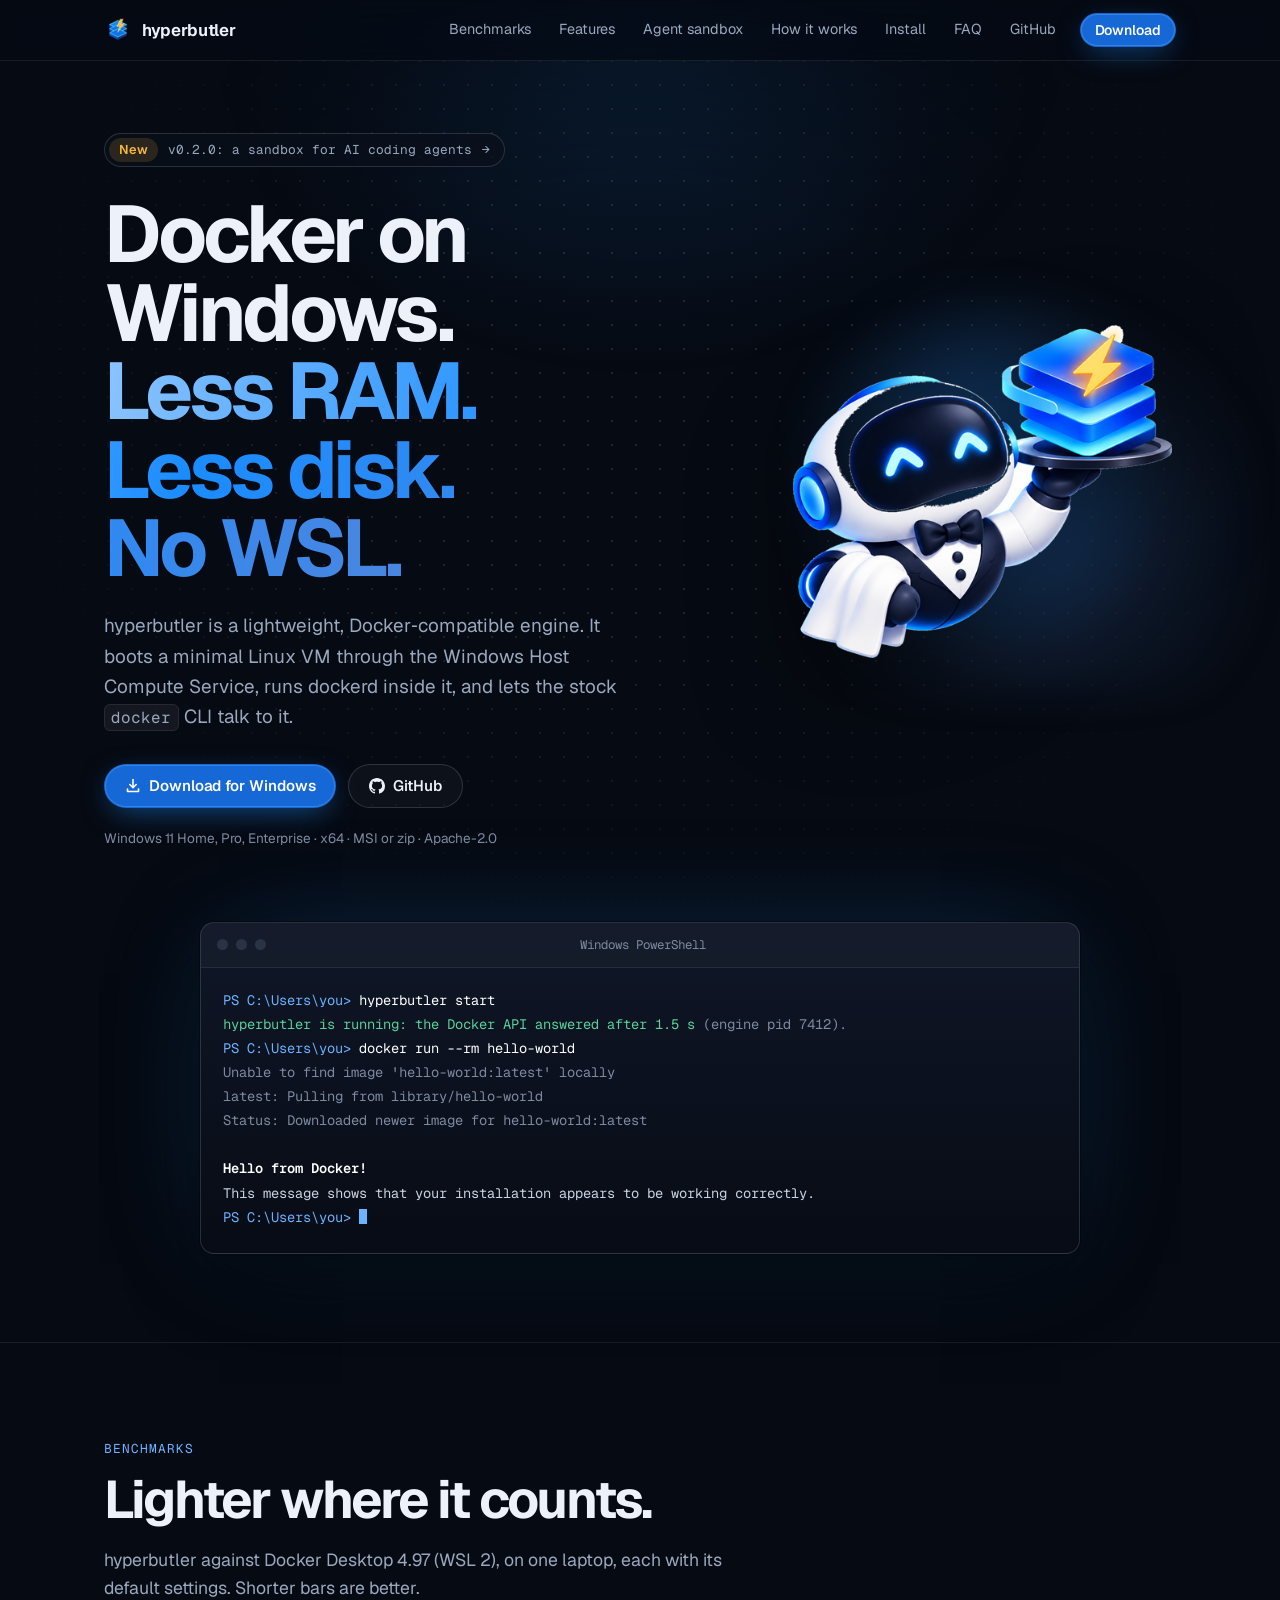
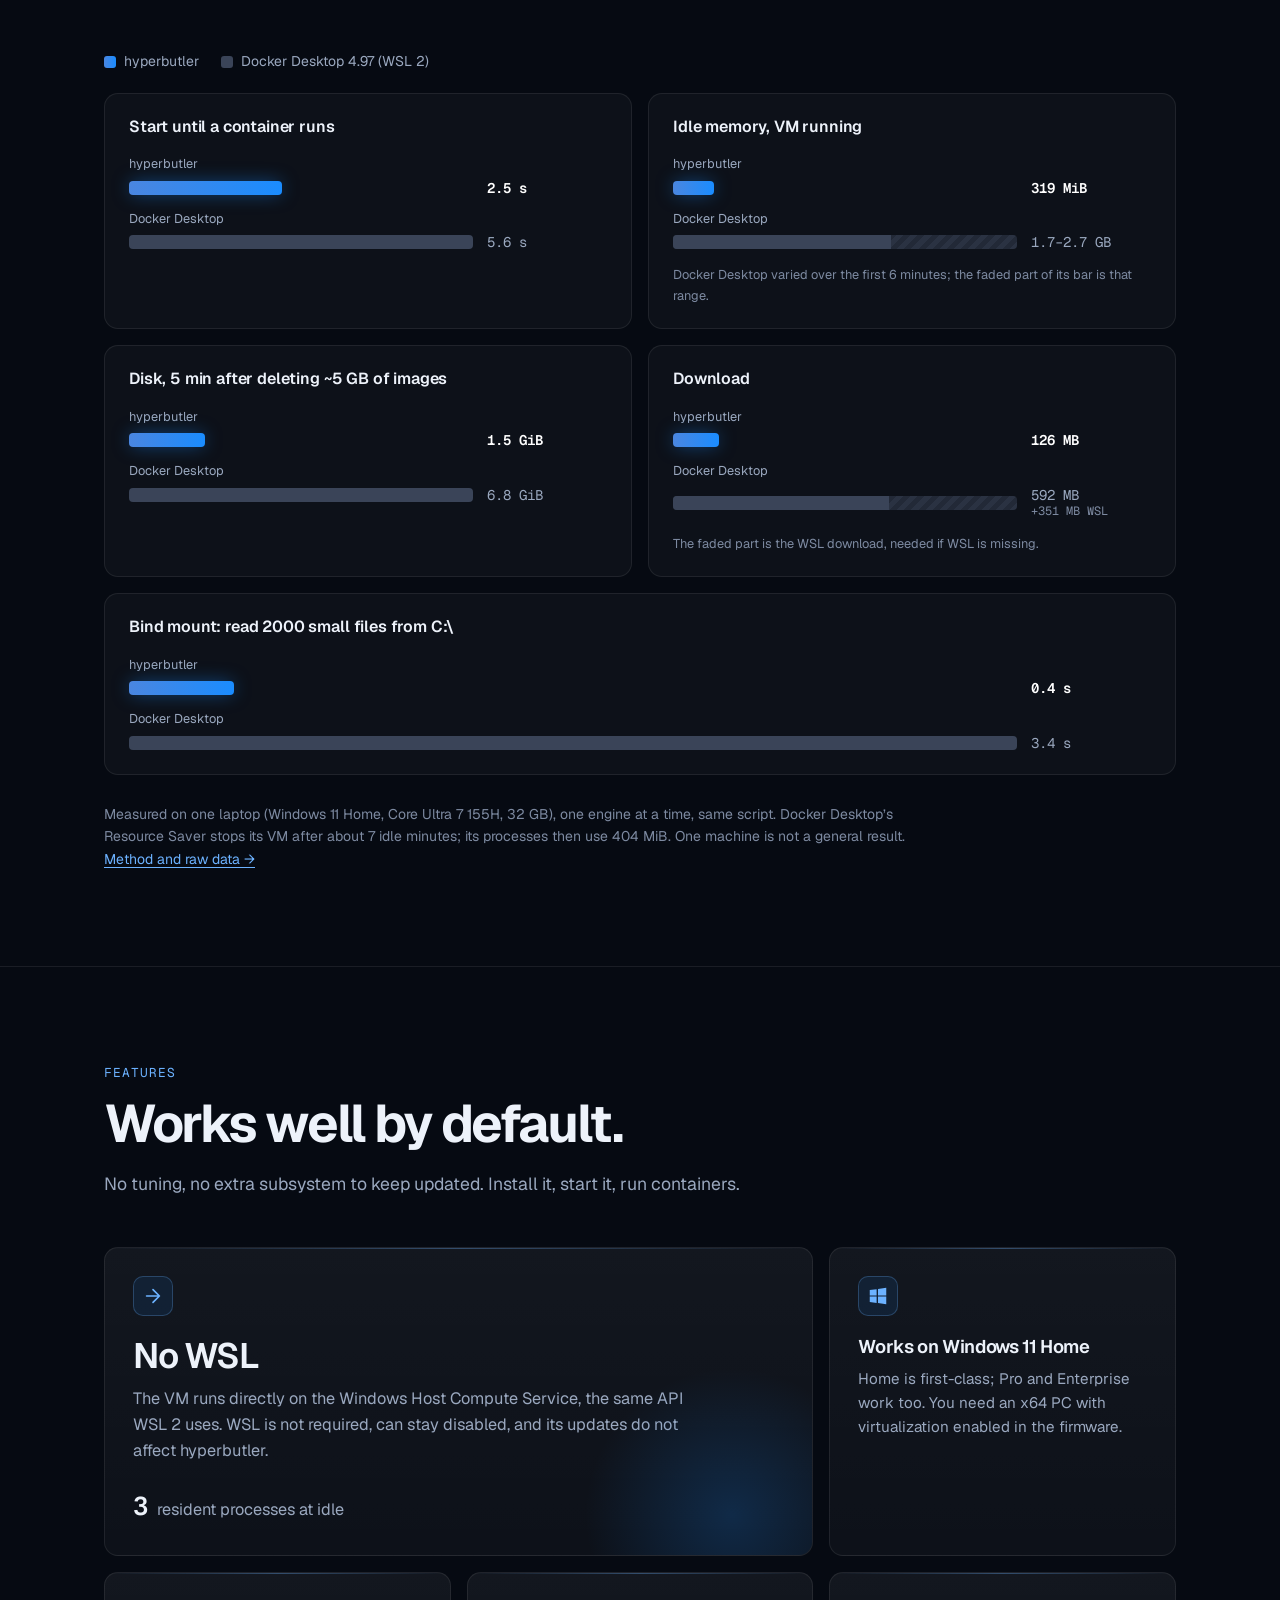
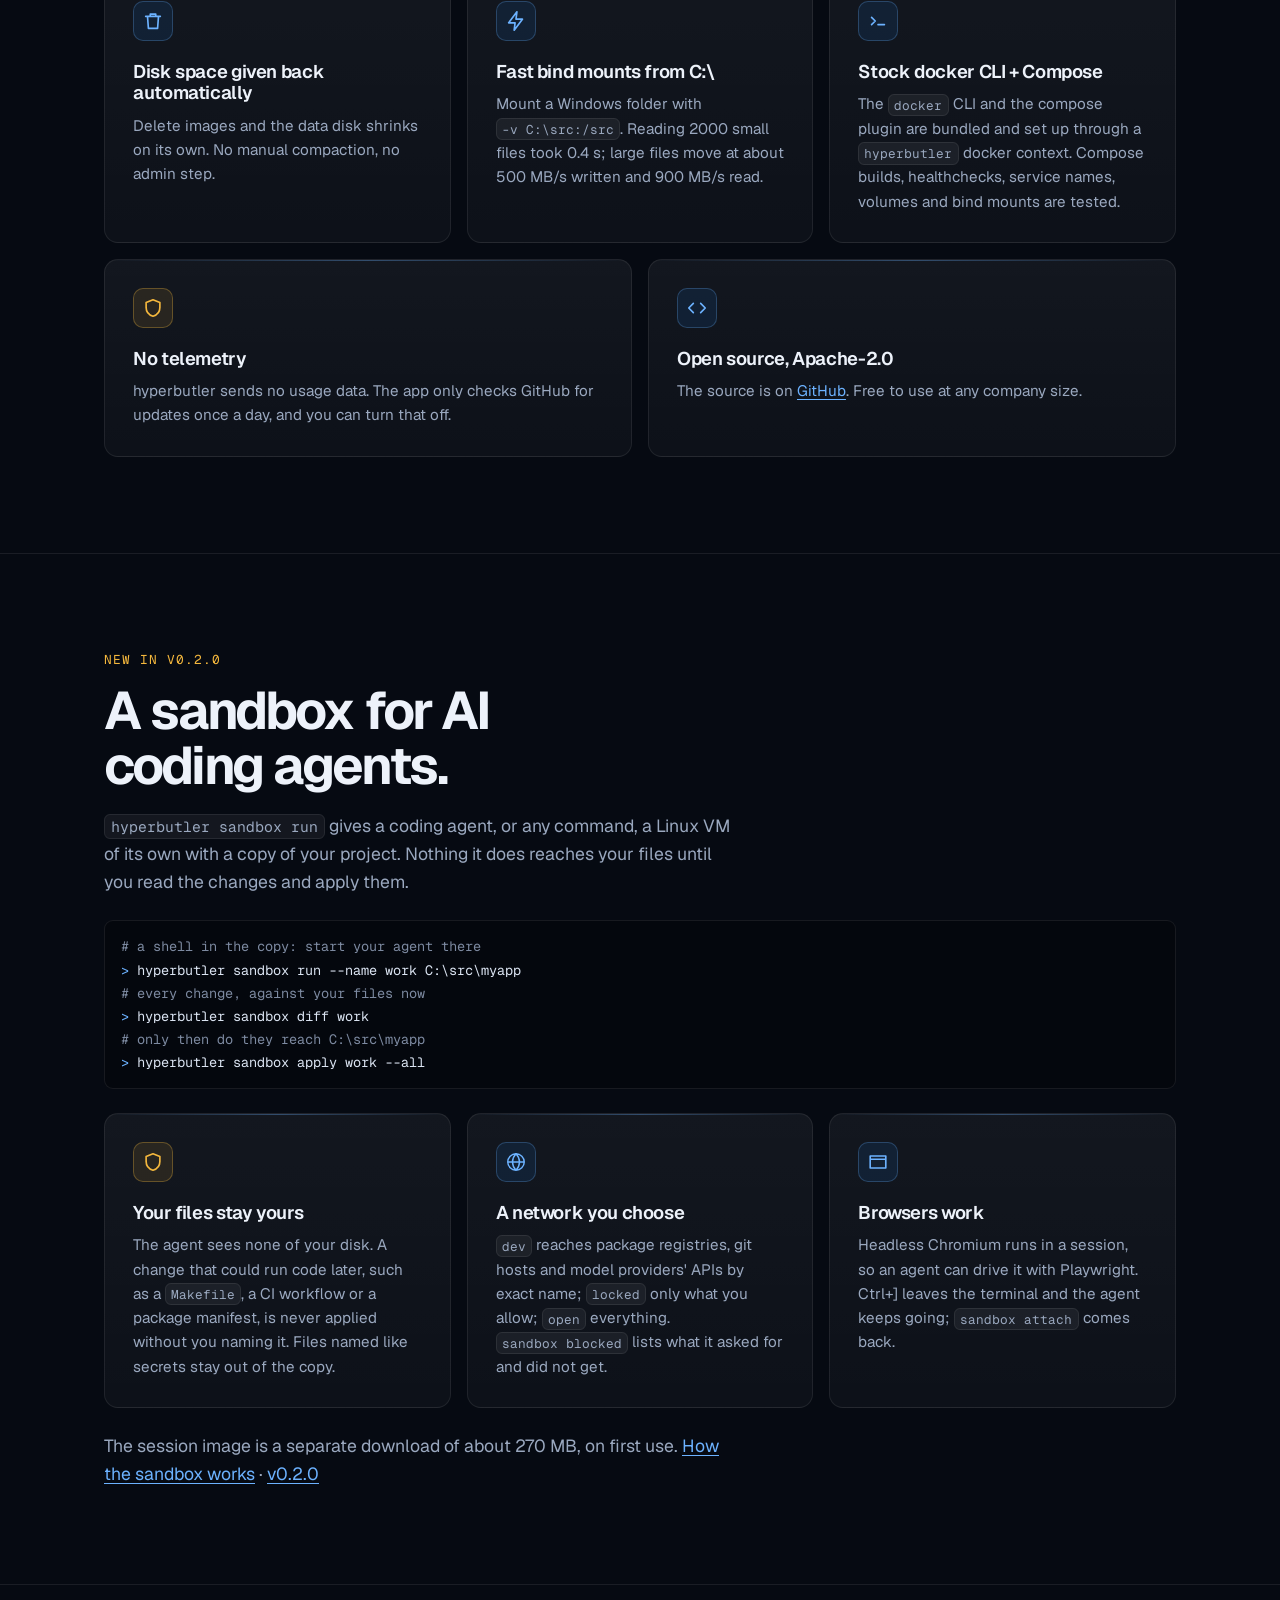
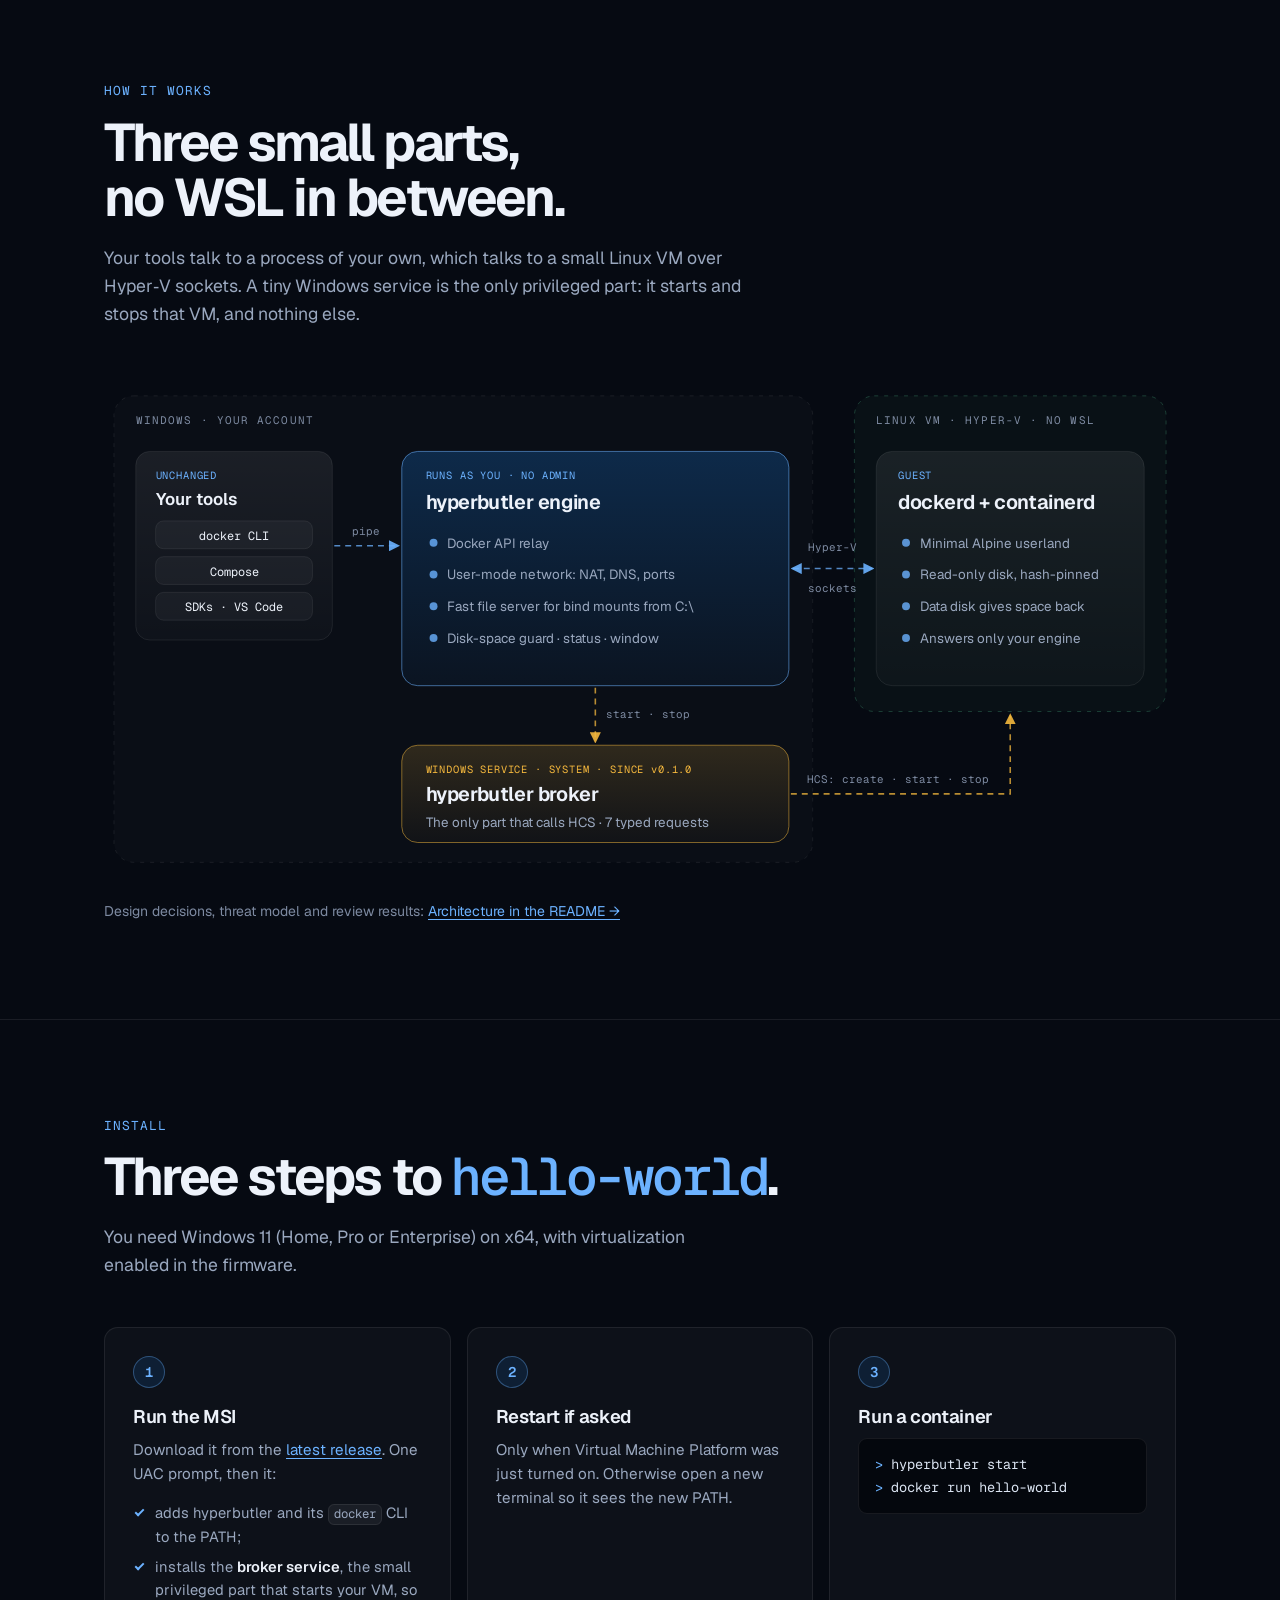
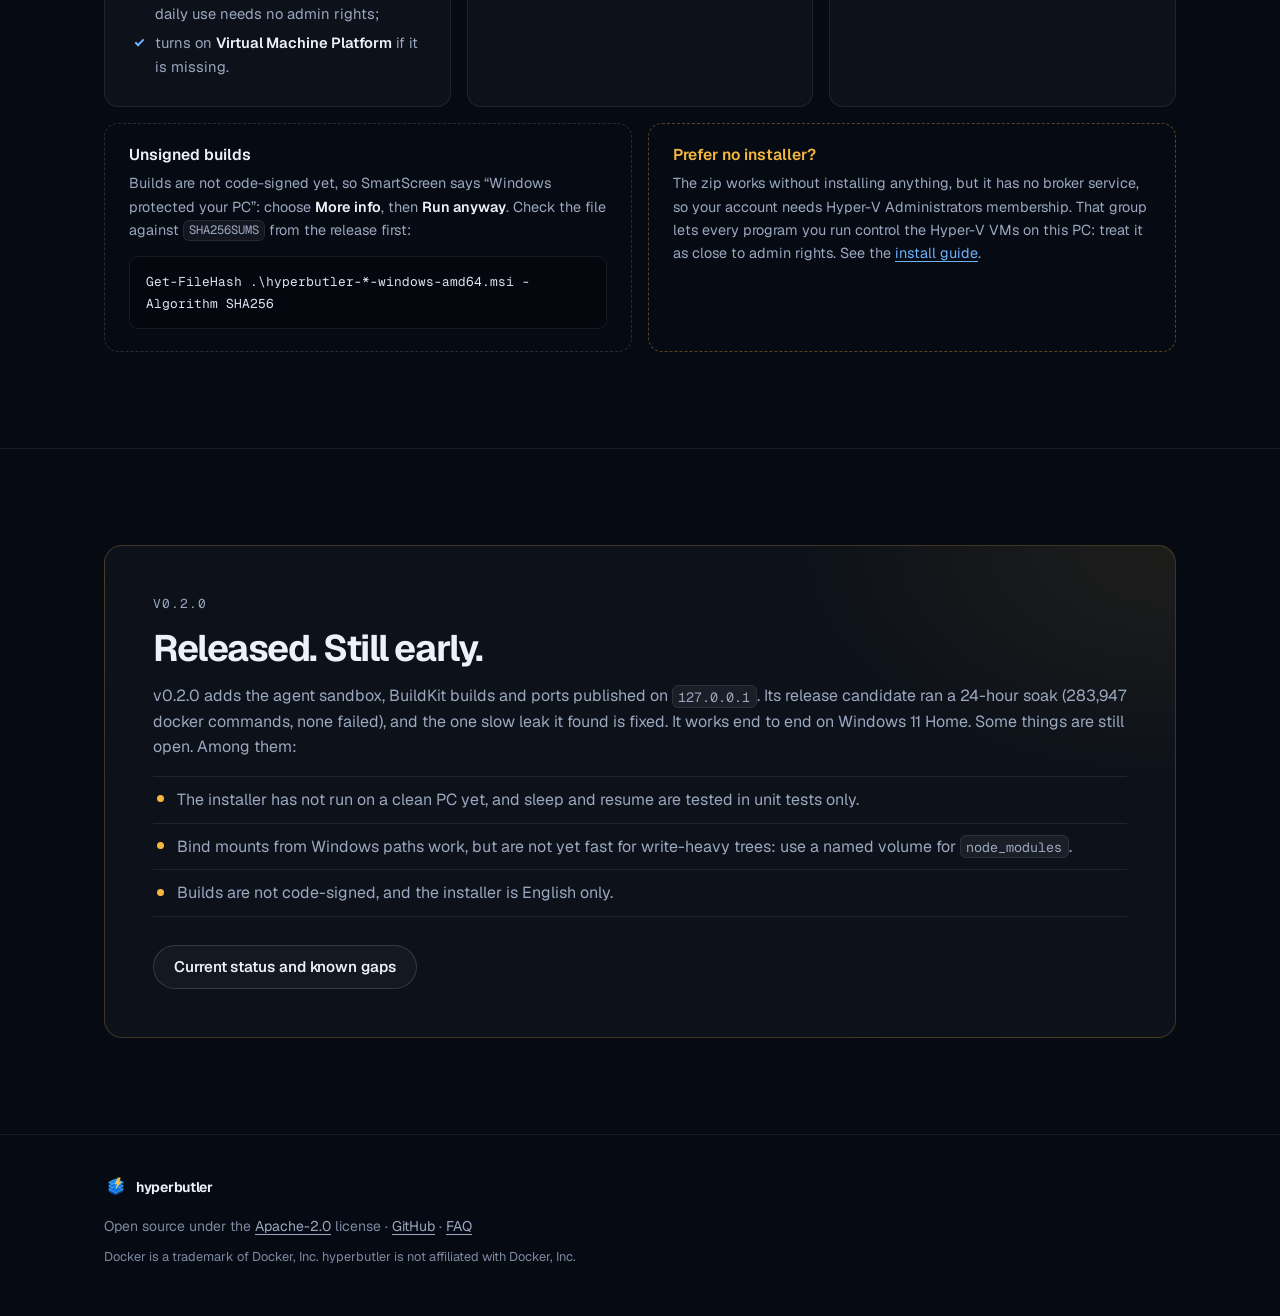
==== commit 8bdd021b: "site: v0.2.0 is the latest release The sandbox is no longer a pre-release, the status card describes" ====
--- a/public/index.html
+++ b/public/index.html
@@ -41,7 +41,7 @@
     "codeRepository": "https://github.com/Higangssh/hyperbutler",
     "applicationCategory": "DeveloperApplication",
     "operatingSystem": "Windows 11",
-    "softwareVersion": "0.1.1",
+    "softwareVersion": "0.2.0",
     "license": "https://www.apache.org/licenses/LICENSE-2.0",
     "isAccessibleForFree": true,
     "offers": {"@type": "Offer", "price": "0", "priceCurrency": "USD"},
@@ -80,7 +80,7 @@
         <div class="hero-copy">
           <a class="pill" href="#sandbox">
             <span class="pill-tag">New</span>
-            <span>v0.2.0-rc.1: a sandbox for AI coding agents</span>
+            <span>v0.2.0: a sandbox for AI coding agents</span>
             <span class="pill-arrow" aria-hidden="true">&rarr;</span>
           </a>
           <h1 id="hero-title" class="hero-title">Docker on Windows.<br><span class="grad">Less&nbsp;RAM. Less&nbsp;disk. No&nbsp;WSL.</span></h1>
@@ -293,7 +293,7 @@
 
     <section id="sandbox" class="section" aria-labelledby="sandbox-title">
       <div class="wrap">
-        <p class="eyebrow eyebrow-amber">New in v0.2.0-rc.1 &middot; pre-release</p>
+        <p class="eyebrow eyebrow-amber">New in v0.2.0</p>
         <h2 id="sandbox-title" class="h2">A sandbox for AI coding agents.</h2>
         <p class="lead">
           <code>hyperbutler sandbox run</code> gives a coding agent, or any command, a Linux VM of
@@ -331,9 +331,9 @@
           </li>
         </ul>
         <p class="lead lead-after">
-          The session image is a separate download of about 260&nbsp;MB, on first use.
+          The session image is a separate download of about 270&nbsp;MB, on first use.
           <a href="https://github.com/Higangssh/hyperbutler/blob/main/docs/sandbox.md">How the sandbox works</a>
-          &middot; <a href="https://github.com/Higangssh/hyperbutler/releases/tag/v0.2.0-rc.1">v0.2.0-rc.1</a>
+          &middot; <a href="https://github.com/Higangssh/hyperbutler/releases/tag/v0.2.0">v0.2.0</a>
         </p>
       </div>
     </section>
@@ -525,9 +525,9 @@
     <section id="status" class="section" aria-labelledby="status-title">
       <div class="wrap">
         <div class="preview-card">
-          <p class="eyebrow eyebrow-amber">v0.1.1 &middot; v0.2.0-rc.1</p>
+          <p class="eyebrow eyebrow-amber">v0.2.0</p>
           <h2 id="status-title" class="h2 h2-sm">Released. Still early.</h2>
-          <p>v0.1.0 passed a 24-hour soak (261,338 docker commands, none failed), and v0.1.1 made bind mounts from <code>C:\</code> about twice as fast. It works end to end on Windows 11 Home. v0.2.0-rc.1, a pre-release, adds the agent sandbox; v0.2.0 follows once it has passed its own 24-hour soak. Some things are still open. Among them:</p>
+          <p>v0.2.0 adds the agent sandbox, BuildKit builds and ports published on <code>127.0.0.1</code>. Its release candidate ran a 24-hour soak (283,947 docker commands, none failed), and the one slow leak it found is fixed. It works end to end on Windows 11 Home. Some things are still open. Among them:</p>
           <ul class="gaps">
             <li>The installer has not run on a clean PC yet, and sleep and resume are tested in unit tests only.</li>
             <li>Bind mounts from Windows paths work, but are not yet fast for write-heavy trees: use a named volume for <code>node_modules</code>.</li>
